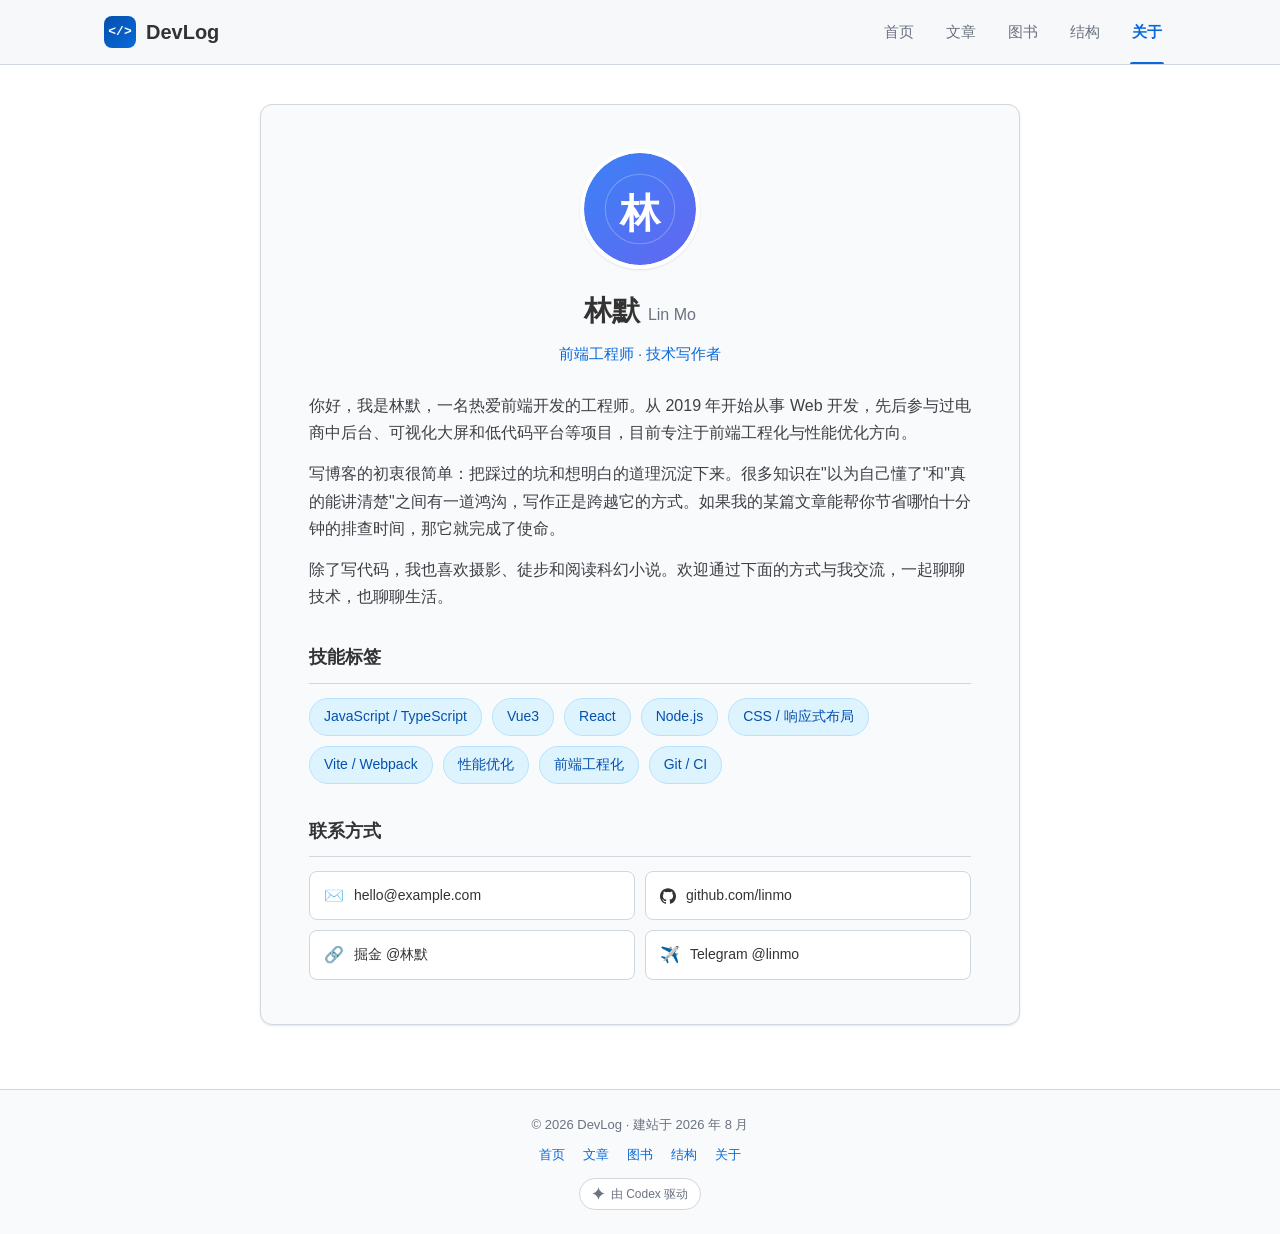
==== about.html @ 09d2078b "feat: 新增图书列表页（5 本书卡片，每行 3 个）" ====
<!DOCTYPE html>
<html lang="zh-CN">
<head>
  <meta charset="UTF-8">
  <meta name="viewport" content="width=device-width, initial-scale=1.0">
  <meta name="description" content="关于 DevLog 博主林默：个人简介、技能标签与联系方式。">
  <title>关于我 - DevLog</title>
  <link rel="icon" type="image/svg+xml" href="images/favicon.svg">
  <link rel="stylesheet" href="css/style.css">
</head>
<body data-page="about">

  <header class="site-header">
    <div class="container header-inner">
      <a class="logo" href="index.html">
        <span class="logo-mark">&lt;/&gt;</span>
        <span class="logo-name">DevLog</span>
      </a>
      <nav class="main-nav" aria-label="主导航">
        <a href="index.html" class="nav-link">首页</a>
        <a href="articles.html" class="nav-link">文章</a>
        <a href="books.html" class="nav-link">图书</a>
        <a href="structure.html" class="nav-link">结构</a>
        <a href="about.html" class="nav-link active">关于</a>
      </nav>
    </div>
  </header>

  <main class="container about-page">
    <article class="about-card">
      <img class="about-avatar" src="images/avatar.svg" alt="林默的头像">
      <h1 class="about-name">林默 <span class="about-en">Lin Mo</span></h1>
      <p class="about-role">前端工程师 · 技术写作者</p>

      <div class="about-intro">
        <p>你好，我是林默，一名热爱前端开发的工程师。从 2019 年开始从事 Web 开发，先后参与过电商中后台、可视化大屏和低代码平台等项目，目前专注于前端工程化与性能优化方向。</p>
        <p>写博客的初衷很简单：把踩过的坑和想明白的道理沉淀下来。很多知识在"以为自己懂了"和"真的能讲清楚"之间有一道鸿沟，写作正是跨越它的方式。如果我的某篇文章能帮你节省哪怕十分钟的排查时间，那它就完成了使命。</p>
        <p>除了写代码，我也喜欢摄影、徒步和阅读科幻小说。欢迎通过下面的方式与我交流，一起聊聊技术，也聊聊生活。</p>
      </div>

      <section class="about-section">
        <h2>技能标签</h2>
        <div class="skill-tags">
          <span class="skill-tag">JavaScript / TypeScript</span>
          <span class="skill-tag">Vue3</span>
          <span class="skill-tag">React</span>
          <span class="skill-tag">Node.js</span>
          <span class="skill-tag">CSS / 响应式布局</span>
          <span class="skill-tag">Vite / Webpack</span>
          <span class="skill-tag">性能优化</span>
          <span class="skill-tag">前端工程化</span>
          <span class="skill-tag">Git / CI</span>
        </div>
      </section>

      <section class="about-section">
        <h2>联系方式</h2>
        <ul class="contact-list">
          <li><span class="contact-icon">✉️</span><a href="mailto:hello@example.com">hello@example.com</a></li>
          <li>
            <span class="contact-icon">
              <svg viewBox="0 0 24 24" width="16" height="16" fill="currentColor" aria-hidden="true">
                <path d="M12 .297c-6.63 0-12 5.373-12 12 0 5.303 3.438 9.8 8.205 11.385.6.113.82-.258.82-.577 0-.285-.01-1.04-.015-2.04-3.338.724-4.042-1.61-4.042-1.61C4.422 18.07 3.633 17.7 3.633 17.7c-1.087-.744.084-.729.084-.729 1.205.084 1.838 1.236 1.838 1.236 1.07 1.835 2.809 1.305 3.495.998.108-.776.417-1.305.76-1.605-2.665-.3-5.466-1.332-5.466-5.93 0-1.31.465-2.38 1.235-3.22-.135-.303-.54-1.523.105-3.176 0 0 1.005-.322 3.3 1.23.96-.267 1.98-.399 3-.405 1.02.006 2.04.138 3 .405 2.28-1.552 3.285-1.23 3.285-1.23.645 1.653.24 2.873.12 3.176.765.84 1.23 1.91 1.23 3.22 0 4.61-2.805 5.625-5.475 5.92.42.36.81 1.096.81 2.22 0 1.606-.015 2.896-.015 3.286 0 .315.21.69.825.57C20.565 22.092 24 17.592 24 12.297c0-6.627-5.373-12-12-12"/>
              </svg>
            </span>
            <a href="https://github.com/" target="_blank" rel="noopener">github.com/linmo</a>
          </li>
          <li><span class="contact-icon">🔗</span><a href="https://juejin.cn/" target="_blank" rel="noopener">掘金 @林默</a></li>
          <li><span class="contact-icon">✈️</span><a href="https://t.me/" target="_blank" rel="noopener">Telegram @linmo</a></li>
        </ul>
      </section>
    </article>
  </main>

  <footer class="site-footer">
    <div class="container">
      <p class="footer-info">© 2026 DevLog · 建站于 2026 年 8 月</p>
      <p class="footer-links">
        <a href="index.html">首页</a>
        <a href="articles.html">文章</a>
        <a href="books.html">图书</a>
        <a href="structure.html">结构</a>
        <a href="about.html">关于</a>
      </p>
      <a class="codex-badge" href="https://openai.com/codex/" target="_blank" rel="noopener" aria-label="由 Codex 驱动">
        <svg viewBox="0 0 24 24" fill="currentColor" aria-hidden="true">
          <path d="M12 0C12.9 6.4 17.6 11.1 24 12 17.6 12.9 12.9 17.6 12 24 11.1 17.6 6.4 12.9 0 12 6.4 11.1 11.1 6.4 12 0Z"/>
        </svg>
        <span>由 Codex 驱动</span>
      </a>
    </div>
  </footer>

  <button id="back-to-top" class="back-to-top" type="button" aria-label="返回顶部" title="返回顶部">
    <svg viewBox="0 0 24 24" aria-hidden="true"><path d="M12 19V5M5 12l7-7 7 7"/></svg>
  </button>

  <script src="js/main.js"></script>
</body>
</html>
---- css/style.css ----
/* ============================================================
   DevLog - 个人技术博客样式表
   风格：简洁、专业、阅读舒适
   配色：白底 #ffffff / 主文字 #333333 / 强调柔和蓝 #0969da（GitHub 风格）
   适配：桌面双栏（7:3），移动端单栏（侧边栏下移）
   ============================================================ */

:root {
  --bg: #ffffff;
  --text: #333333;
  --text-muted: #6b7280;
  --text-light: #9ca3af;
  --accent: #0969da;
  --accent-dark: #0550ae;
  --accent-soft: #ddf4ff;
  --accent-soft-border: #b6e3ff;
  --card-bg: #f9fafb;
  --border: #d0d7de;
  --code-bg: #1f2937;
  --code-text: #e5e7eb;
  --radius: 12px;
  --radius-sm: 8px;
  --header-h: 64px;
  --shadow: 0 1px 3px rgba(17, 24, 39, 0.06), 0 1px 2px rgba(17, 24, 39, 0.04);
  --shadow-hover: 0 10px 24px rgba(17, 24, 39, 0.10);
  --font-stack: -apple-system, BlinkMacSystemFont, "Segoe UI", "PingFang SC",
    "Hiragino Sans GB", "Microsoft YaHei", "Helvetica Neue", Arial, sans-serif;
  --container-w: 1120px;
  --line-height: 1.7;
}

* {
  margin: 0;
  padding: 0;
  box-sizing: border-box;
}

html {
  scroll-behavior: smooth;
  scroll-padding-top: calc(var(--header-h) + 12px);
  -webkit-text-size-adjust: 100%;
}

body {
  padding-top: var(--header-h);
  font-family: var(--font-stack);
  background: var(--bg);
  color: var(--text);
  line-height: var(--line-height);
  font-size: 16px;
  -webkit-font-smoothing: antialiased;
}

img {
  max-width: 100%;
  display: block;
}

a {
  color: var(--accent);
  text-decoration: none;
  transition: color 0.2s ease;
}

a:hover {
  color: var(--accent-dark);
}

.container {
  max-width: var(--container-w);
  margin: 0 auto;
  padding: 0 24px;
}

/* ---------------- 顶部导航 ---------------- */

.site-header {
  position: fixed;
  top: 0;
  left: 0;
  right: 0;
  width: 100%;
  z-index: 50;
  background: rgba(246, 248, 250, 0.92);
  backdrop-filter: blur(8px);
  border-bottom: 1px solid var(--border);
  transition: box-shadow 0.2s ease;
}

.site-header.scrolled {
  box-shadow: 0 2px 10px rgba(17, 24, 39, 0.08);
}

.header-inner {
  display: flex;
  align-items: center;
  justify-content: space-between;
  height: 64px;
}

.logo {
  display: inline-flex;
  align-items: center;
  gap: 10px;
  color: var(--text);
  font-weight: 700;
  font-size: 20px;
}

.logo:hover {
  color: var(--text);
}

.logo-mark {
  display: inline-flex;
  align-items: center;
  justify-content: center;
  width: 32px;
  height: 32px;
  border-radius: 8px;
  background: linear-gradient(135deg, #0550ae, var(--accent));
  color: #fff;
  font-family: ui-monospace, SFMono-Regular, Consolas, monospace;
  font-size: 13px;
}

.main-nav {
  display: flex;
  align-self: stretch;
  align-items: stretch;
  gap: 4px;
}

.nav-link {
  position: relative;
  display: inline-flex;
  align-items: center;
  padding: 0 14px;
  color: var(--text-muted);
  font-size: 15px;
  font-weight: 500;
}

.nav-link::after {
  content: "";
  position: absolute;
  left: 12px;
  right: 12px;
  bottom: 0;
  height: 2px;
  border-radius: 2px 2px 0 0;
  background: transparent;
  transition: background 0.2s ease;
}

.nav-link:hover {
  color: var(--accent);
}

.nav-link:hover::after {
  background: var(--accent-soft-border);
}

.nav-link.active {
  color: var(--accent);
  font-weight: 600;
}

.nav-link.active::after {
  background: var(--accent);
}

/* ---------------- 页面主体：双栏布局 ---------------- */

.page-layout {
  display: grid;
  grid-template-columns: minmax(0, 7fr) minmax(0, 3fr);
  gap: 36px;
  padding-top: 36px;
  padding-bottom: 64px;
  align-items: start;
}

.content-main {
  min-width: 0;
}

.sidebar {
  display: flex;
  flex-direction: column;
  gap: 20px;
  position: sticky;
  top: 88px;
}

.page-heading {
  margin-bottom: 24px;
}

.page-heading h1 {
  font-size: 28px;
  font-weight: 700;
  letter-spacing: 0.5px;
}

.page-subtitle {
  margin-top: 6px;
  color: var(--text-muted);
  font-size: 15px;
}

/* ---------------- 文章卡片 ---------------- */

.post-list {
  display: grid;
  grid-template-columns: repeat(2, minmax(0, 1fr));
  gap: 24px;
  align-items: stretch;
}

.post-card {
  display: flex;
  flex-direction: column;
  background: var(--card-bg);
  border: 1px solid var(--border);
  border-radius: var(--radius);
  overflow: hidden;
  box-shadow: var(--shadow);
  transition: transform 0.2s ease, box-shadow 0.2s ease, border-color 0.2s ease;
}

.post-card:hover {
  transform: translateY(-6px);
  box-shadow: var(--shadow-hover);
  border-color: var(--accent-soft-border);
}

.card-cover {
  display: block;
  aspect-ratio: 16 / 7;
  overflow: hidden;
  background: var(--accent-soft);
}

.card-cover img {
  width: 100%;
  height: 100%;
  object-fit: cover;
  transition: transform 0.35s ease;
}

.post-card:hover .card-cover img {
  transform: scale(1.03);
}

.card-body {
  flex: 1;
  padding: 20px 24px 24px;
}

.card-meta {
  display: flex;
  align-items: center;
  flex-wrap: wrap;
  gap: 10px;
  margin-bottom: 10px;
  font-size: 13px;
  color: var(--text-muted);
}

.tag {
  display: inline-block;
  padding: 3px 10px;
  border-radius: 999px;
  background: var(--accent-soft);
  color: var(--accent);
  font-size: 13px;
  font-weight: 500;
  transition: background 0.2s ease;
}

a.tag:hover {
  background: var(--accent-soft-border);
  color: var(--accent-dark);
}

.card-meta time::before {
  content: "·";
  margin-right: 10px;
  color: var(--text-light);
}

.card-meta .read-time::before {
  content: "·";
  margin-right: 10px;
  color: var(--text-light);
}

.card-title {
  font-size: 20px;
  font-weight: 700;
  line-height: 1.4;
  margin-bottom: 8px;
}

.card-title a {
  color: var(--text);
}

.card-title a:hover {
  color: var(--accent);
}

.card-summary {
  color: var(--text-muted);
  font-size: 15px;
  line-height: 1.7;
  display: -webkit-box;
  -webkit-line-clamp: 3;
  -webkit-box-orient: vertical;
  overflow: hidden;
}

.list-empty {
  padding: 48px 24px;
  text-align: center;
  color: var(--text-muted);
  background: var(--card-bg);
  border: 1px dashed var(--border);
  border-radius: var(--radius);
}

/* ---------------- 侧边栏组件 ---------------- */

.widget {
  background: var(--card-bg);
  border: 1px solid var(--border);
  border-radius: var(--radius);
  padding: 20px;
}

.widget-title {
  font-size: 15px;
  font-weight: 700;
  margin-bottom: 14px;
  padding-bottom: 10px;
  border-bottom: 1px solid var(--border);
}

.profile-card {
  text-align: center;
}

.avatar {
  width: 76px;
  height: 76px;
  margin: 0 auto 12px;
  border-radius: 50%;
  border: 3px solid #fff;
  box-shadow: var(--shadow);
}

.profile-name {
  font-size: 17px;
  font-weight: 700;
}

.profile-bio {
  margin-top: 6px;
  font-size: 13px;
  color: var(--text-muted);
  line-height: 1.6;
}

.profile-links {
  margin-top: 14px;
  display: flex;
  justify-content: center;
  gap: 14px;
  font-size: 13px;
  font-weight: 500;
}

.category-list {
  list-style: none;
  display: flex;
  flex-direction: column;
  gap: 2px;
}

.category-list li a {
  display: flex;
  align-items: center;
  justify-content: space-between;
  padding: 7px 10px;
  border-radius: var(--radius-sm);
  color: var(--text-muted);
  font-size: 14px;
  transition: background 0.15s ease, color 0.15s ease;
}

.category-list li a:hover {
  background: #fff;
  color: var(--accent);
}

.category-list li a.active {
  background: var(--accent-soft);
  color: var(--accent);
  font-weight: 600;
}

.category-list .count {
  font-size: 12px;
  color: var(--text-light);
  background: #fff;
  border-radius: 999px;
  padding: 1px 8px;
}

.recent-list {
  list-style: none;
  display: flex;
  flex-direction: column;
  gap: 12px;
}

.recent-list a {
  display: flex;
  gap: 10px;
  align-items: flex-start;
  color: var(--text);
  font-size: 14px;
  line-height: 1.5;
}

.recent-list a:hover {
  color: var(--accent);
}

.recent-thumb {
  flex: none;
  width: 46px;
  height: 46px;
  border-radius: var(--radius-sm);
  object-fit: cover;
}

.recent-title {
  display: -webkit-box;
  -webkit-line-clamp: 2;
  -webkit-box-orient: vertical;
  overflow: hidden;
}

.recent-date {
  display: block;
  margin-top: 2px;
  font-size: 12px;
  color: var(--text-light);
}

/* ---------------- 文章详情页 ---------------- */

.article-card {
  background: var(--card-bg);
  border: 1px solid var(--border);
  border-radius: var(--radius);
  padding: 32px 36px 28px;
  box-shadow: var(--shadow);
}

.article-header {
  margin-bottom: 24px;
}

.article-header h1 {
  font-size: 28px;
  font-weight: 700;
  line-height: 1.35;
  margin: 14px 0 12px;
}

.article-meta {
  display: flex;
  align-items: center;
  flex-wrap: wrap;
  gap: 12px;
  color: var(--text-muted);
  font-size: 14px;
}

.author-line {
  display: inline-flex;
  align-items: center;
  gap: 8px;
}

.author-line img {
  width: 26px;
  height: 26px;
  border-radius: 50%;
}

.article-meta time::before,
.read-time::before {
  content: "·";
  margin-right: 12px;
  color: var(--text-light);
}

.article-cover {
  aspect-ratio: 16 / 8;
  border-radius: var(--radius-sm);
  overflow: hidden;
  margin-bottom: 24px;
}

.article-cover img {
  width: 100%;
  height: 100%;
  object-fit: cover;
}

.article-body {
  font-size: 16px;
  line-height: var(--line-height);
}

.article-body h2 {
  font-size: 21px;
  font-weight: 700;
  margin: 32px 0 14px;
  padding-left: 12px;
  border-left: 4px solid var(--accent);
  line-height: 1.4;
}

.article-body h3 {
  font-size: 18px;
  font-weight: 700;
  margin: 26px 0 12px;
}

.article-body p {
  margin: 14px 0;
  color: #3f3f46;
}

.article-body ul,
.article-body ol {
  margin: 14px 0 14px 24px;
}

.article-body li {
  margin: 6px 0;
}

.article-body blockquote {
  margin: 20px 0;
  padding: 14px 18px;
  border-left: 4px solid var(--accent);
  background: var(--accent-soft);
  color: #374151;
  border-radius: 0 var(--radius-sm) var(--radius-sm) 0;
}

.article-body blockquote p {
  margin: 0;
}

.article-body strong {
  font-weight: 700;
}

.article-body a {
  border-bottom: 1px dashed var(--accent);
}

/* 项目结构页：目录树与表格 */

.doc-tree {
  list-style: none;
  font-family: ui-monospace, SFMono-Regular, Consolas, "Courier New", monospace;
  font-size: 14px;
  line-height: 1.9;
  margin: 16px 0;
  padding: 18px 20px;
  background: #fff;
  border: 1px solid var(--border);
  border-radius: var(--radius-sm);
  overflow-x: auto;
}

.doc-tree ul {
  list-style: none;
  margin: 0 0 0 18px;
  padding: 0 0 0 16px;
  border-left: 1px dashed var(--border);
}

.doc-tree li {
  padding: 2px 0;
  white-space: nowrap;
}

.doc-tree .tree-icon {
  margin-right: 6px;
}

.doc-tree .note {
  color: var(--text-light);
  font-size: 12px;
  margin-left: 8px;
  font-family: var(--font-stack);
  white-space: normal;
}

.doc-table {
  width: 100%;
  border-collapse: collapse;
  margin: 14px 0 24px;
  font-size: 14px;
}

.doc-table th {
  text-align: left;
  padding: 8px 12px;
  background: var(--accent-soft);
  color: var(--accent-dark);
  font-weight: 600;
  border: 1px solid var(--border);
}

.doc-table td {
  padding: 8px 12px;
  border: 1px solid var(--border);
  vertical-align: top;
  color: #3f3f46;
}

.doc-table tr:nth-child(even) td {
  background: var(--card-bg);
}

.doc-table code {
  font-family: ui-monospace, SFMono-Regular, Consolas, monospace;
  background: #f3f4f6;
  padding: 1px 6px;
  border-radius: 4px;
  font-size: 13px;
}

/* 代码块 */

.code-block {
  margin: 20px 0;
  border-radius: var(--radius-sm);
  overflow: hidden;
  background: var(--code-bg);
  box-shadow: var(--shadow);
}

.code-header {
  display: flex;
  align-items: center;
  justify-content: space-between;
  padding: 8px 14px;
  background: #111827;
  border-bottom: 1px solid #374151;
  font-size: 12px;
  color: #9ca3af;
}

.code-lang {
  font-family: ui-monospace, SFMono-Regular, Consolas, monospace;
  text-transform: uppercase;
  letter-spacing: 0.5px;
}

.copy-btn {
  border: 1px solid #4b5563;
  background: transparent;
  color: #d1d5db;
  border-radius: 6px;
  padding: 3px 10px;
  font-size: 12px;
  cursor: pointer;
  transition: background 0.15s ease, color 0.15s ease;
}

.copy-btn:hover {
  background: #374151;
  color: #fff;
}

.copy-btn.copied {
  border-color: #10b981;
  color: #10b981;
}

.code-block pre {
  padding: 16px 18px;
  overflow-x: auto;
  font-size: 14px;
  line-height: 1.6;
}

.code-block code {
  font-family: ui-monospace, SFMono-Regular, Consolas, "Courier New", monospace;
  color: var(--code-text);
  white-space: pre;
}

.content-img {
  margin: 24px 0;
}

.content-img img {
  border-radius: var(--radius-sm);
  border: 1px solid var(--border);
}

.content-img figcaption {
  margin-top: 8px;
  text-align: center;
  font-size: 13px;
  color: var(--text-muted);
}

/* 上一篇 / 下一篇 */

.post-nav {
  margin-top: 28px;
  display: grid;
  grid-template-columns: 1fr 1fr;
  gap: 16px;
}

.post-nav a {
  background: var(--card-bg);
  border: 1px solid var(--border);
  border-radius: var(--radius);
  padding: 14px 18px;
  transition: border-color 0.2s ease, box-shadow 0.2s ease;
}

.post-nav a:hover {
  border-color: var(--accent);
  box-shadow: var(--shadow);
}

.post-nav .nav-label {
  display: block;
  font-size: 12px;
  color: var(--text-light);
  margin-bottom: 4px;
}

.post-nav .nav-title {
  font-size: 14px;
  font-weight: 600;
  color: var(--text);
  line-height: 1.4;
}

.post-nav a:hover .nav-title {
  color: var(--accent);
}

.post-nav .next {
  text-align: right;
}

.article-error {
  text-align: center;
  padding: 80px 20px;
}

.article-error h1 {
  font-size: 26px;
  margin-bottom: 12px;
}

/* ---------------- 关于我 ---------------- */

.about-page {
  padding-top: 40px;
  padding-bottom: 64px;
}

.about-card {
  max-width: 760px;
  margin: 0 auto;
  background: var(--card-bg);
  border: 1px solid var(--border);
  border-radius: var(--radius);
  padding: 44px 48px;
  box-shadow: var(--shadow);
  text-align: center;
}

.about-avatar {
  width: 120px;
  height: 120px;
  margin: 0 auto 18px;
  border-radius: 50%;
  border: 4px solid #fff;
  box-shadow: var(--shadow);
}

.about-name {
  font-size: 28px;
  font-weight: 700;
}

.about-en {
  font-size: 16px;
  color: var(--text-muted);
  font-weight: 400;
}

.about-role {
  margin-top: 6px;
  color: var(--accent);
  font-size: 15px;
  font-weight: 500;
}

.about-intro {
  margin-top: 26px;
  text-align: left;
  color: #3f3f46;
}

.about-intro p {
  margin: 14px 0;
}

.about-section {
  margin-top: 32px;
  text-align: left;
}

.about-section h2 {
  font-size: 18px;
  font-weight: 700;
  margin-bottom: 14px;
  padding-bottom: 10px;
  border-bottom: 1px solid var(--border);
}

.skill-tags {
  display: flex;
  flex-wrap: wrap;
  gap: 10px;
}

.skill-tag {
  display: inline-block;
  padding: 6px 14px;
  border-radius: 999px;
  background: var(--accent-soft);
  border: 1px solid var(--accent-soft-border);
  color: var(--accent-dark);
  font-size: 14px;
  font-weight: 500;
}

.contact-list {
  list-style: none;
  display: grid;
  grid-template-columns: 1fr 1fr;
  gap: 10px;
}

.contact-list li {
  display: flex;
  align-items: center;
  gap: 10px;
  padding: 10px 14px;
  background: #fff;
  border: 1px solid var(--border);
  border-radius: var(--radius-sm);
  font-size: 14px;
}

.contact-list a {
  color: var(--text);
  word-break: break-all;
}

.contact-list a:hover {
  color: var(--accent);
}

.contact-icon {
  flex: none;
  font-size: 16px;
}

.contact-icon svg {
  display: block;
}

/* ---------------- 页脚 ---------------- */

.site-footer {
  border-top: 1px solid var(--border);
  background: var(--card-bg);
  padding: 24px 0;
  text-align: center;
  color: var(--text-muted);
  font-size: 13px;
}

.site-footer .container {
  display: flex;
  flex-direction: column;
  gap: 8px;
}

.footer-info {
  font-weight: 500;
}

.footer-links {
  display: flex;
  justify-content: center;
  gap: 18px;
}

.codex-badge {
  display: inline-flex;
  align-items: center;
  justify-content: center;
  gap: 6px;
  margin: 4px auto 0;
  padding: 5px 12px;
  border-radius: 999px;
  border: 1px solid var(--border);
  background: #fff;
  color: var(--text-muted);
  font-size: 12px;
  font-weight: 500;
  transition: border-color 0.2s ease, color 0.2s ease, box-shadow 0.2s ease;
}

.codex-badge svg {
  width: 13px;
  height: 13px;
  flex: none;
}

.codex-badge:hover {
  color: var(--accent);
  border-color: var(--accent-soft-border);
  box-shadow: var(--shadow);
}

/* ---------------- 返回顶部按钮 ---------------- */

.back-to-top {
  position: fixed;
  right: 28px;
  bottom: 28px;
  z-index: 60;
  width: 44px;
  height: 44px;
  border: none;
  border-radius: 50%;
  background: var(--accent);
  color: #fff;
  box-shadow: 0 4px 14px rgba(9, 105, 218, 0.35);
  cursor: pointer;
  display: inline-flex;
  align-items: center;
  justify-content: center;
  opacity: 0;
  visibility: hidden;
  transform: translateY(8px);
  transition: opacity 0.25s ease, transform 0.25s ease, background 0.2s ease, visibility 0.25s;
}

.back-to-top svg {
  width: 20px;
  height: 20px;
  fill: none;
  stroke: #fff;
  stroke-width: 2.2;
  stroke-linecap: round;
  stroke-linejoin: round;
}

.back-to-top:hover {
  background: var(--accent-dark);
}

.back-to-top.visible {
  opacity: 1;
  visibility: visible;
  transform: translateY(0);
}

.back-to-top.visible:hover {
  transform: translateY(-2px);
}

.back-to-top:focus-visible {
  outline: 3px solid var(--accent-soft-border);
  outline-offset: 2px;
}

/* ---------------- 首页（落地页） ---------------- */

.hero {
  text-align: center;
  padding: 56px 0 48px;
  background: linear-gradient(180deg, #f8fbff 0%, #ffffff 100%);
  border-bottom: 1px solid var(--border);
}

.hero-avatar {
  width: 96px;
  height: 96px;
  margin: 0 auto 18px;
  border-radius: 50%;
  border: 4px solid #fff;
  box-shadow: var(--shadow-hover);
}

.hero h1 {
  font-size: 34px;
  font-weight: 700;
  letter-spacing: 0.5px;
}

.hero-lead {
  margin-top: 10px;
  font-size: 17px;
  font-weight: 600;
  color: var(--accent-dark);
}

.hero-desc {
  max-width: 560px;
  margin: 14px auto 0;
  color: var(--text-muted);
  font-size: 15px;
}

.hero-actions {
  margin-top: 26px;
  display: flex;
  justify-content: center;
  gap: 14px;
  flex-wrap: wrap;
}

.btn {
  display: inline-flex;
  align-items: center;
  justify-content: center;
  gap: 6px;
  padding: 10px 24px;
  border-radius: 999px;
  font-size: 15px;
  font-weight: 600;
  cursor: pointer;
  transition: background 0.2s ease, color 0.2s ease, border-color 0.2s ease,
    transform 0.2s ease, box-shadow 0.2s ease;
}

.btn-primary {
  background: var(--accent);
  color: #fff;
  border: 1px solid var(--accent);
}

.btn-primary:hover {
  background: var(--accent-dark);
  border-color: var(--accent-dark);
  color: #fff;
  transform: translateY(-1px);
  box-shadow: 0 6px 16px rgba(9, 105, 218, 0.25);
}

.btn-ghost {
  background: #fff;
  color: var(--text);
  border: 1px solid var(--border);
}

.btn-ghost:hover {
  color: var(--accent);
  border-color: var(--accent);
  background: var(--accent-soft);
}

.hero-stats {
  margin-top: 30px;
  display: flex;
  justify-content: center;
  gap: 48px;
}

.hero-stat b {
  display: block;
  font-size: 26px;
  font-weight: 700;
  color: var(--accent-dark);
  line-height: 1.2;
}

.hero-stat span {
  font-size: 13px;
  color: var(--text-muted);
}

.home-main {
  padding: 48px 0 64px;
}

.home-section {
  margin-bottom: 48px;
}

.home-section-head {
  text-align: center;
  margin-bottom: 26px;
}

.home-section h2 {
  font-size: 24px;
  font-weight: 700;
}

.home-section h2::after {
  content: "";
  display: block;
  width: 40px;
  height: 3px;
  border-radius: 2px;
  background: var(--accent);
  margin: 10px auto 0;
}

.home-section .sub {
  margin-top: 8px;
  color: var(--text-muted);
  font-size: 14px;
}

.featured-grid {
  display: grid;
  grid-template-columns: repeat(3, minmax(0, 1fr));
  gap: 24px;
}

.home-latest {
  max-width: 640px;
  margin: 0 auto;
}

.section-more {
  margin-top: 24px;
  text-align: center;
}

.cta-banner {
  background: var(--accent-soft);
  border: 1px solid var(--accent-soft-border);
  border-radius: var(--radius);
  padding: 36px 28px;
  text-align: center;
}

.cta-banner h3 {
  font-size: 20px;
  font-weight: 700;
}

.cta-banner p {
  margin-top: 8px;
  color: var(--text-muted);
  font-size: 14px;
}

/* ---------------- 图书列表页 ---------------- */

.books-main {
  padding: 36px 0 64px;
}

.books-heading {
  text-align: center;
  margin-bottom: 28px;
}

.book-grid {
  display: grid;
  grid-template-columns: repeat(3, minmax(0, 1fr));
  gap: 24px;
}

.book-card {
  display: flex;
  flex-direction: column;
  background: var(--card-bg);
  border: 1px solid var(--border);
  border-radius: var(--radius);
  overflow: hidden;
  box-shadow: var(--shadow);
  transition: transform 0.2s ease, box-shadow 0.2s ease, border-color 0.2s ease;
}

.book-card:hover {
  transform: translateY(-4px);
  box-shadow: var(--shadow-hover);
  border-color: var(--accent-soft-border);
}

.book-cover {
  height: 96px;
  display: flex;
  align-items: center;
  justify-content: center;
}

.book-cover-1 {
  background: linear-gradient(135deg, #ddf4ff, #b6e3ff);
}

.book-cover-2 {
  background: linear-gradient(135deg, #ecfdf5, #a7f3d0);
}

.book-cover-3 {
  background: linear-gradient(135deg, #fef3c7, #fde68a);
}

.book-cover-4 {
  background: linear-gradient(135deg, #fce7f3, #fbcfe8);
}

.book-cover-5 {
  background: linear-gradient(135deg, #ede9fe, #ddd6fe);
}

.book-emoji {
  font-size: 44px;
  line-height: 1;
}

.book-body {
  flex: 1;
  display: flex;
  flex-direction: column;
  padding: 18px 20px 20px;
}

.book-title {
  font-size: 16px;
  font-weight: 700;
  line-height: 1.45;
}

.book-author {
  margin-top: 6px;
  font-size: 13px;
  color: var(--text-muted);
}

.book-desc {
  margin-top: 10px;
  font-size: 14px;
  color: #3f3f46;
  line-height: 1.7;
  display: -webkit-box;
  -webkit-line-clamp: 2;
  -webkit-box-orient: vertical;
  overflow: hidden;
}

.book-footer {
  margin-top: 14px;
  display: flex;
  justify-content: flex-end;
}

.book-price {
  background: var(--accent-soft);
  color: var(--accent-dark);
  border: 1px solid var(--accent-soft-border);
  font-weight: 700;
  font-size: 14px;
  padding: 4px 12px;
  border-radius: 999px;
}

/* ---------------- 响应式适配 ---------------- */

@media (max-width: 920px) {
  .page-layout {
    grid-template-columns: 1fr;
    gap: 28px;
  }

  .featured-grid {
    grid-template-columns: repeat(2, minmax(0, 1fr));
  }

  .book-grid {
    grid-template-columns: repeat(2, minmax(0, 1fr));
  }

  .sidebar {
    position: static;
    order: 2;
    display: grid;
    grid-template-columns: 1fr;
    gap: 16px;
  }
}

@media (max-width: 640px) {
  :root {
    --header-h: 56px;
  }

  .container {
    padding: 0 16px;
  }

  .post-list {
    grid-template-columns: 1fr;
  }

  .featured-grid {
    grid-template-columns: 1fr;
  }

  .book-grid {
    grid-template-columns: 1fr;
  }

  .hero {
    padding: 40px 0 36px;
  }

  .hero h1 {
    font-size: 26px;
  }

  .hero-stats {
    gap: 28px;
  }

  .cta-banner {
    padding: 28px 20px;
  }

  .header-inner {
    height: 56px;
  }

  .logo-name {
    display: none;
  }

  .nav-link {
    padding: 0 10px;
    font-size: 14px;
  }

  .page-heading h1 {
    font-size: 24px;
  }

  .card-body {
    padding: 16px;
  }

  .card-title {
    font-size: 18px;
  }

  .card-cover {
    aspect-ratio: 16 / 8;
  }

  .article-card {
    padding: 22px 18px;
  }

  .article-header h1 {
    font-size: 22px;
  }

  .post-nav {
    grid-template-columns: 1fr;
  }

  .post-nav .next {
    text-align: left;
  }

  .about-card {
    padding: 28px 20px;
  }

  .contact-list {
    grid-template-columns: 1fr;
  }

  .back-to-top {
    right: 16px;
    bottom: 20px;
    width: 40px;
    height: 40px;
  }
}

@media (prefers-reduced-motion: reduce) {
  * {
    animation: none !important;
    transition: none !important;
  }

  html {
    scroll-behavior: auto;
  }
}
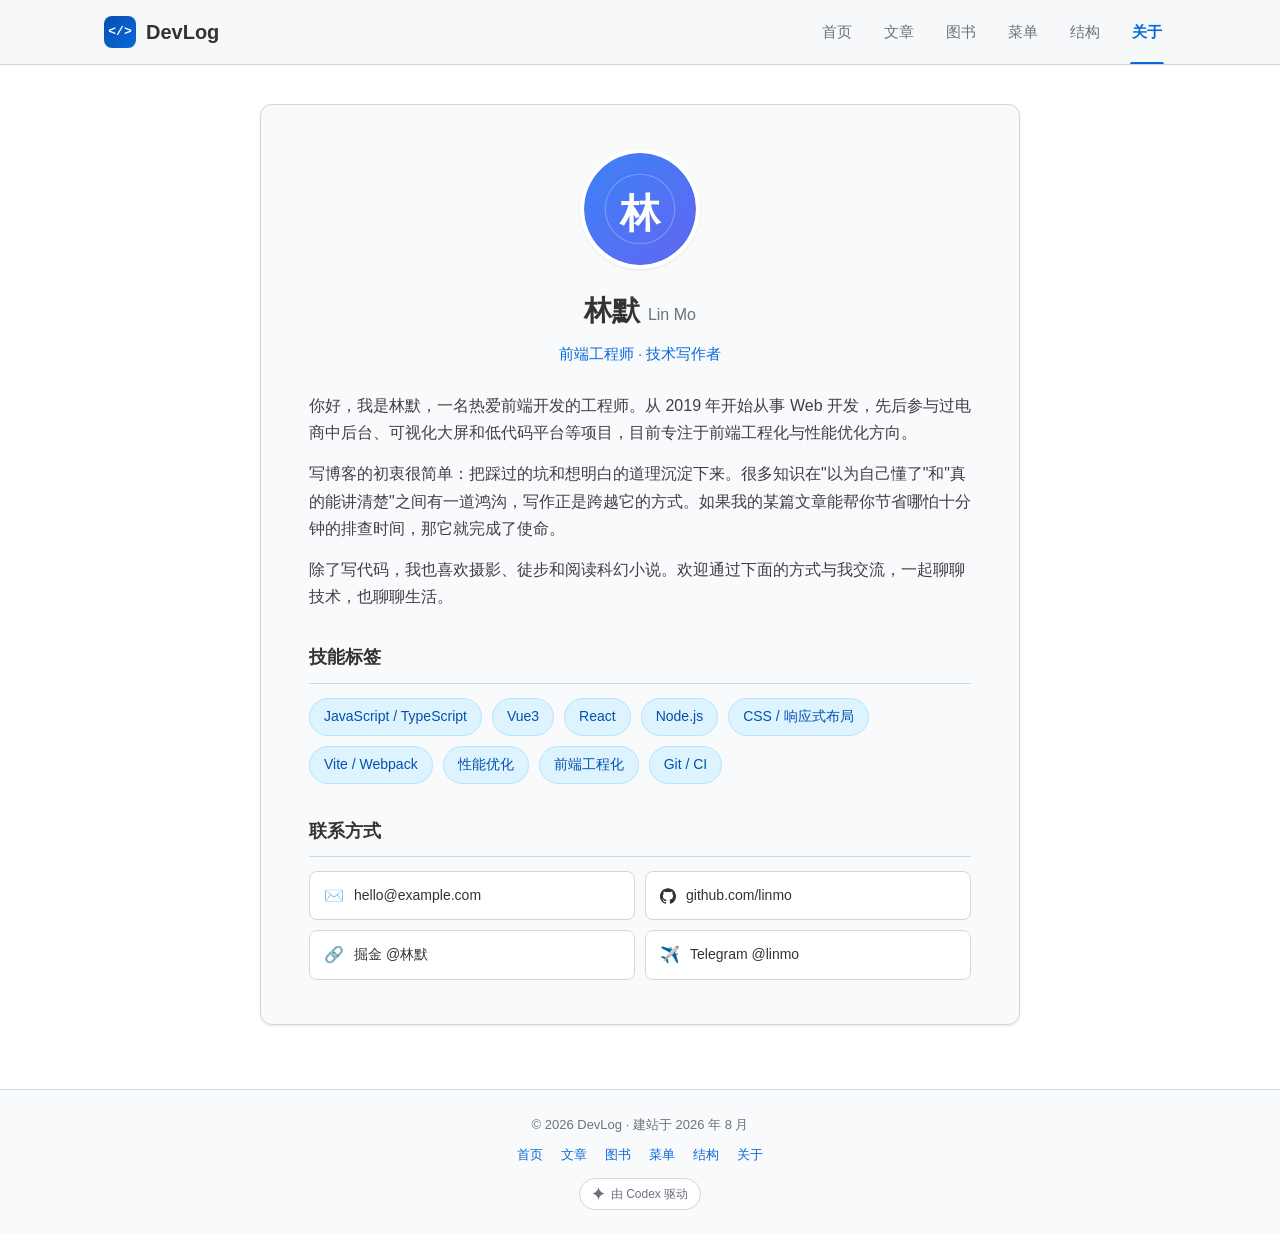
==== commit 5fe9df55: "feat: 新增在线点菜单页面（美味小厨）" ====
--- a/about.html
+++ b/about.html
@@ -20,6 +20,7 @@
         <a href="index.html" class="nav-link">首页</a>
         <a href="articles.html" class="nav-link">文章</a>
         <a href="books.html" class="nav-link">图书</a>
+        <a href="menu.html" class="nav-link">菜单</a>
         <a href="structure.html" class="nav-link">结构</a>
         <a href="about.html" class="nav-link active">关于</a>
       </nav>
@@ -79,6 +80,7 @@
         <a href="index.html">首页</a>
         <a href="articles.html">文章</a>
         <a href="books.html">图书</a>
+        <a href="menu.html">菜单</a>
         <a href="structure.html">结构</a>
         <a href="about.html">关于</a>
       </p>
--- a/css/style.css
+++ b/css/style.css
@@ -226,11 +226,11 @@
   border-radius: var(--radius);
   overflow: hidden;
   box-shadow: var(--shadow);
-  transition: transform 0.2s ease, box-shadow 0.2s ease, border-color 0.2s ease;
+  transition: transform 0.3s ease, box-shadow 0.3s ease, border-color 0.3s ease;
 }
 
 .post-card:hover {
-  transform: translateY(-6px);
+  transform: translateY(-5px);
   box-shadow: var(--shadow-hover);
   border-color: var(--accent-soft-border);
 }
@@ -1188,13 +1188,65 @@
 
 /* ---------------- 图书列表页 ---------------- */
 
+.title-bar {
+  text-align: center;
+  padding: 44px 0 36px;
+  background: linear-gradient(180deg, #f8fbff 0%, #ffffff 100%);
+  border-bottom: 1px solid var(--border);
+}
+
+.title-bar h1 {
+  font-size: 34px;
+  font-weight: 700;
+  letter-spacing: 1px;
+}
+
+.title-bar .title-bar-sub {
+  margin-top: 10px;
+  color: var(--text-muted);
+  font-size: 15px;
+}
+
 .books-main {
-  padding: 36px 0 64px;
-}
-
-.books-heading {
-  text-align: center;
-  margin-bottom: 28px;
+  padding: 32px 0 64px;
+}
+
+.book-search-box {
+  position: relative;
+  width: 100%;
+  max-width: 420px;
+  margin: 0 auto 28px;
+}
+
+.book-search-box .search-icon {
+  position: absolute;
+  left: 16px;
+  top: 50%;
+  transform: translateY(-50%);
+  font-size: 15px;
+  color: var(--text-light);
+  pointer-events: none;
+}
+
+.book-search {
+  width: 100%;
+  padding: 11px 18px 11px 40px;
+  font-size: 14px;
+  color: var(--text);
+  border: 1px solid var(--border);
+  border-radius: 999px;
+  background: #fff;
+  outline: none;
+  transition: border-color 0.2s ease, box-shadow 0.2s ease;
+}
+
+.book-search::placeholder {
+  color: var(--text-light);
+}
+
+.book-search:focus {
+  border-color: var(--accent);
+  box-shadow: 0 0 0 3px var(--accent-soft);
 }
 
 .book-grid {
@@ -1210,12 +1262,12 @@
   border: 1px solid var(--border);
   border-radius: var(--radius);
   overflow: hidden;
-  box-shadow: var(--shadow);
-  transition: transform 0.2s ease, box-shadow 0.2s ease, border-color 0.2s ease;
+  box-shadow: 0 2px 8px rgba(17, 24, 39, 0.08);
+  transition: transform 0.3s ease, box-shadow 0.3s ease, border-color 0.3s ease;
 }
 
 .book-card:hover {
-  transform: translateY(-4px);
+  transform: translateY(-5px);
   box-shadow: var(--shadow-hover);
   border-color: var(--accent-soft-border);
 }
@@ -1283,19 +1335,239 @@
 }
 
 .book-footer {
-  margin-top: 14px;
+  margin-top: auto;
+  padding-top: 14px;
   display: flex;
   justify-content: flex-end;
 }
 
-.book-price {
+.fav-btn {
+  display: inline-flex;
+  align-items: center;
+  gap: 6px;
+  padding: 7px 16px;
+  font-size: 13px;
+  font-weight: 600;
+  color: var(--accent);
+  background: #fff;
+  border: 1px solid var(--accent-soft-border);
+  border-radius: 999px;
+  cursor: pointer;
+  transition: color 0.2s ease, background 0.2s ease, border-color 0.2s ease;
+}
+
+.fav-btn:hover {
+  background: var(--accent-soft);
+  border-color: var(--accent);
+}
+
+.fav-btn.faved {
+  color: #dc2626;
+  border-color: #fecaca;
+  background: #fef2f2;
+}
+
+.fav-btn.faved:hover {
+  background: #fee2e2;
+  border-color: #dc2626;
+}
+
+/* ---------------- 在线点菜单 ---------------- */
+
+.menu-main {
+  padding: 32px 0 64px;
+}
+
+.dish-grid {
+  display: grid;
+  grid-template-columns: repeat(3, minmax(0, 1fr));
+  gap: 24px;
+}
+
+.dish-card {
+  display: flex;
+  flex-direction: column;
+  background: var(--card-bg);
+  border: 1px solid var(--border);
+  border-radius: var(--radius);
+  overflow: hidden;
+  box-shadow: var(--shadow);
+  transition: transform 0.3s ease, box-shadow 0.3s ease, border-color 0.3s ease;
+}
+
+.dish-card:hover {
+  transform: translateY(-5px);
+  box-shadow: var(--shadow-hover);
+  border-color: var(--accent-soft-border);
+}
+
+.dish-cover {
+  height: 92px;
+  display: flex;
+  align-items: center;
+  justify-content: center;
+}
+
+.dish-cover-1 {
+  background: linear-gradient(135deg, #ffedd5, #fdba74);
+}
+
+.dish-cover-2 {
+  background: linear-gradient(135deg, #fef2f2, #fca5a5);
+}
+
+.dish-cover-3 {
+  background: linear-gradient(135deg, #fef9c3, #fde047);
+}
+
+.dish-cover-4 {
+  background: linear-gradient(135deg, #ecfdf5, #6ee7b7);
+}
+
+.dish-emoji {
+  font-size: 40px;
+  line-height: 1;
+}
+
+.dish-body {
+  flex: 1;
+  display: flex;
+  flex-direction: column;
+  padding: 16px 18px 18px;
+}
+
+.dish-name {
+  font-size: 16px;
+  font-weight: 700;
+}
+
+.dish-desc {
+  margin-top: 6px;
+  font-size: 13px;
+  color: var(--text-muted);
+  line-height: 1.6;
+  display: -webkit-box;
+  -webkit-line-clamp: 2;
+  -webkit-box-orient: vertical;
+  overflow: hidden;
+}
+
+.dish-footer {
+  margin-top: auto;
+  padding-top: 12px;
+  display: flex;
+  align-items: center;
+  justify-content: space-between;
+  gap: 10px;
+}
+
+.dish-price {
+  font-size: 15px;
+  font-weight: 700;
+  color: #ea580c;
+}
+
+.add-btn {
+  padding: 7px 14px;
+  border-radius: 999px;
+  background: var(--accent);
+  color: #fff;
+  border: 1px solid var(--accent);
+  font-size: 13px;
+  font-weight: 600;
+  cursor: pointer;
+  transition: background 0.2s ease, border-color 0.2s ease, transform 0.2s ease;
+}
+
+.add-btn:hover {
+  background: var(--accent-dark);
+  border-color: var(--accent-dark);
+}
+
+.add-btn:active {
+  transform: scale(0.96);
+}
+
+.order-section {
+  margin-top: 44px;
+}
+
+.order-head {
+  display: flex;
+  align-items: center;
+  justify-content: space-between;
+  margin-bottom: 16px;
+}
+
+.order-head h2 {
+  font-size: 22px;
+  font-weight: 700;
+}
+
+.order-empty {
+  padding: 36px 24px;
+  text-align: center;
+  color: var(--text-muted);
+  font-size: 14px;
+  background: var(--card-bg);
+  border: 1px dashed var(--border);
+  border-radius: var(--radius);
+}
+
+.order-table-wrap {
+  overflow-x: auto;
+  background: #fff;
+  border: 1px solid var(--border);
+  border-radius: var(--radius);
+}
+
+.order-table {
+  width: 100%;
+  border-collapse: collapse;
+  font-size: 14px;
+  min-width: 520px;
+}
+
+.order-table th,
+.order-table td {
+  padding: 11px 16px;
+  border-bottom: 1px solid var(--border);
+  text-align: left;
+}
+
+.order-table th {
   background: var(--accent-soft);
   color: var(--accent-dark);
-  border: 1px solid var(--accent-soft-border);
-  font-weight: 700;
-  font-size: 14px;
-  padding: 4px 12px;
-  border-radius: 999px;
+  font-weight: 600;
+}
+
+.order-table tbody tr:nth-child(even) td {
+  background: var(--card-bg);
+}
+
+.order-table .order-total-row td {
+  background: var(--accent-soft);
+  font-weight: 700;
+  border-bottom: none;
+}
+
+.order-total {
+  color: #ea580c;
+  font-size: 17px;
+}
+
+.remove-item {
+  border: none;
+  background: none;
+  padding: 0;
+  color: var(--text-muted);
+  font-size: 13px;
+  text-decoration: underline;
+  cursor: pointer;
+}
+
+.remove-item:hover {
+  color: #dc2626;
 }
 
 /* ---------------- 响应式适配 ---------------- */
@@ -1311,6 +1583,10 @@
   }
 
   .book-grid {
+    grid-template-columns: repeat(2, minmax(0, 1fr));
+  }
+
+  .dish-grid {
     grid-template-columns: repeat(2, minmax(0, 1fr));
   }
 
@@ -1344,6 +1620,18 @@
     grid-template-columns: 1fr;
   }
 
+  .dish-grid {
+    grid-template-columns: 1fr;
+  }
+
+  .title-bar {
+    padding: 34px 0 28px;
+  }
+
+  .title-bar h1 {
+    font-size: 26px;
+  }
+
   .hero {
     padding: 40px 0 36px;
   }
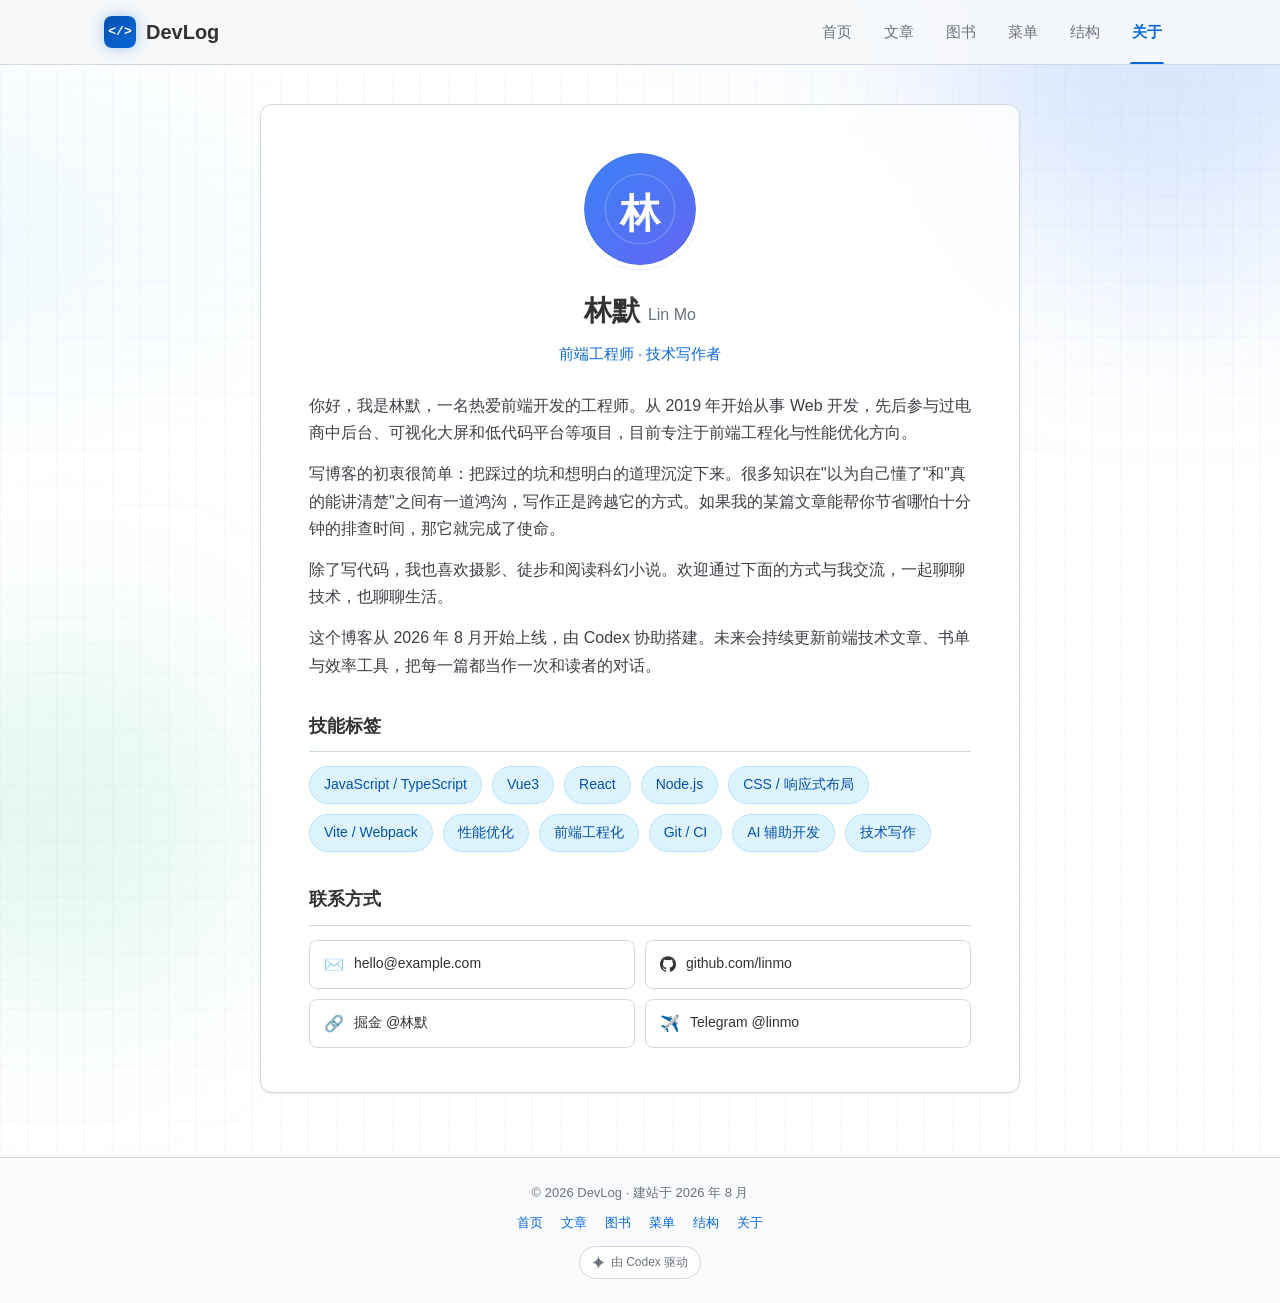
==== commit 977af38f: "feat: 内容更新（新增 2 篇文章/新封面/文案），增强科技感与设计感" ====
--- a/about.html
+++ b/about.html
@@ -28,7 +28,7 @@
   </header>
 
   <main class="container about-page">
-    <article class="about-card">
+    <article class="about-card" data-reveal>
       <img class="about-avatar" src="images/avatar.svg" alt="林默的头像">
       <h1 class="about-name">林默 <span class="about-en">Lin Mo</span></h1>
       <p class="about-role">前端工程师 · 技术写作者</p>
@@ -37,6 +37,7 @@
         <p>你好，我是林默，一名热爱前端开发的工程师。从 2019 年开始从事 Web 开发，先后参与过电商中后台、可视化大屏和低代码平台等项目，目前专注于前端工程化与性能优化方向。</p>
         <p>写博客的初衷很简单：把踩过的坑和想明白的道理沉淀下来。很多知识在"以为自己懂了"和"真的能讲清楚"之间有一道鸿沟，写作正是跨越它的方式。如果我的某篇文章能帮你节省哪怕十分钟的排查时间，那它就完成了使命。</p>
         <p>除了写代码，我也喜欢摄影、徒步和阅读科幻小说。欢迎通过下面的方式与我交流，一起聊聊技术，也聊聊生活。</p>
+        <p>这个博客从 2026 年 8 月开始上线，由 Codex 协助搭建。未来会持续更新前端技术文章、书单与效率工具，把每一篇都当作一次和读者的对话。</p>
       </div>
 
       <section class="about-section">
@@ -51,6 +52,8 @@
           <span class="skill-tag">性能优化</span>
           <span class="skill-tag">前端工程化</span>
           <span class="skill-tag">Git / CI</span>
+          <span class="skill-tag">AI 辅助开发</span>
+          <span class="skill-tag">技术写作</span>
         </div>
       </section>
 
--- a/css/style.css
+++ b/css/style.css
@@ -44,11 +44,22 @@
 body {
   padding-top: var(--header-h);
   font-family: var(--font-stack);
-  background: var(--bg);
+  background-color: var(--bg);
+  background-image:
+    linear-gradient(rgba(148, 163, 184, 0.055) 1px, transparent 1px),
+    linear-gradient(90deg, rgba(148, 163, 184, 0.055) 1px, transparent 1px),
+    radial-gradient(1100px 520px at 88% -8%, rgba(59, 130, 246, 0.10), transparent 60%),
+    radial-gradient(900px 460px at -8% 18%, rgba(14, 165, 233, 0.08), transparent 55%),
+    radial-gradient(700px 400px at 50% 110%, rgba(16, 185, 129, 0.06), transparent 60%);
+  background-size: 28px 28px, 28px 28px, auto, auto, auto;
   color: var(--text);
   line-height: var(--line-height);
   font-size: 16px;
   -webkit-font-smoothing: antialiased;
+}
+
+::selection {
+  background: rgba(9, 105, 218, 0.18);
 }
 
 img {
@@ -119,6 +130,7 @@
   height: 32px;
   border-radius: 8px;
   background: linear-gradient(135deg, #0550ae, var(--accent));
+  box-shadow: 0 0 14px rgba(9, 105, 218, 0.35);
   color: #fff;
   font-family: ui-monospace, SFMono-Regular, Consolas, monospace;
   font-size: 13px;
@@ -219,6 +231,7 @@
 }
 
 .post-card {
+  position: relative;
   display: flex;
   flex-direction: column;
   background: var(--card-bg);
@@ -1035,6 +1048,15 @@
   letter-spacing: 0.5px;
 }
 
+@supports (background-clip: text) {
+  .hero h1 {
+    background: linear-gradient(90deg, #0969da, #06b6d4 60%, #6366f1);
+    -webkit-background-clip: text;
+    background-clip: text;
+    color: transparent;
+  }
+}
+
 .hero-lead {
   margin-top: 10px;
   font-size: 17px;
@@ -1075,6 +1097,7 @@
   background: var(--accent);
   color: #fff;
   border: 1px solid var(--accent);
+  box-shadow: 0 4px 14px rgba(9, 105, 218, 0.25);
 }
 
 .btn-primary:hover {
@@ -1256,6 +1279,7 @@
 }
 
 .book-card {
+  position: relative;
   display: flex;
   flex-direction: column;
   background: var(--card-bg);
@@ -1385,6 +1409,7 @@
 }
 
 .dish-card {
+  position: relative;
   display: flex;
   flex-direction: column;
   background: var(--card-bg);
@@ -1401,32 +1426,12 @@
   border-color: var(--accent-soft-border);
 }
 
-.dish-cover {
-  height: 92px;
-  display: flex;
-  align-items: center;
-  justify-content: center;
-}
-
-.dish-cover-1 {
-  background: linear-gradient(135deg, #ffedd5, #fdba74);
-}
-
-.dish-cover-2 {
-  background: linear-gradient(135deg, #fef2f2, #fca5a5);
-}
-
-.dish-cover-3 {
-  background: linear-gradient(135deg, #fef9c3, #fde047);
-}
-
-.dish-cover-4 {
-  background: linear-gradient(135deg, #ecfdf5, #6ee7b7);
-}
-
-.dish-emoji {
-  font-size: 40px;
-  line-height: 1;
+.dish-img {
+  width: 200px;
+  height: 150px;
+  margin: 16px auto 0;
+  border-radius: var(--radius-sm);
+  object-fit: cover;
 }
 
 .dish-body {
@@ -1570,6 +1575,226 @@
   color: #dc2626;
 }
 
+/* ---------------- 设计增强：科技感与艺术感 ---------------- */
+
+/* 滚动浮现动画 */
+
+[data-reveal] {
+  opacity: 0;
+  transform: translateY(22px);
+  transition: opacity 0.6s ease, transform 0.6s ease;
+}
+
+[data-reveal].revealed {
+  opacity: 1;
+  transform: none;
+}
+
+/* 背景漂浮光晕 */
+
+body::before,
+body::after {
+  content: "";
+  position: fixed;
+  z-index: -1;
+  border-radius: 50%;
+  filter: blur(90px);
+  pointer-events: none;
+}
+
+body::before {
+  width: 420px;
+  height: 420px;
+  top: -120px;
+  right: -100px;
+  background: rgba(59, 130, 246, 0.16);
+  animation: orbFloat 18s ease-in-out infinite alternate;
+}
+
+body::after {
+  width: 360px;
+  height: 360px;
+  bottom: -100px;
+  left: -120px;
+  background: rgba(16, 185, 129, 0.12);
+  animation: orbFloat 22s ease-in-out infinite alternate-reverse;
+}
+
+@keyframes orbFloat {
+  from {
+    transform: translate(0, 0) scale(1);
+  }
+  to {
+    transform: translate(40px, 30px) scale(1.12);
+  }
+}
+
+/* 卡片流光扫过效果 */
+
+.post-card::before,
+.book-card::before,
+.dish-card::before {
+  content: "";
+  position: absolute;
+  top: 0;
+  left: -80%;
+  width: 50%;
+  height: 100%;
+  background: linear-gradient(105deg, transparent, rgba(255, 255, 255, 0.55), transparent);
+  transform: skewX(-20deg);
+  transition: left 0.6s ease;
+  pointer-events: none;
+}
+
+.post-card:hover::before,
+.book-card:hover::before,
+.dish-card:hover::before {
+  left: 130%;
+}
+
+/* 按钮按压反馈 */
+
+.btn:active {
+  transform: scale(0.97);
+}
+
+/* Hero 统计数字渐变 */
+
+.hero-stat b {
+  color: var(--accent-dark);
+}
+
+@supports (background-clip: text) {
+  .hero-stat b {
+    background: linear-gradient(90deg, #0969da, #06b6d4);
+    -webkit-background-clip: text;
+    background-clip: text;
+    color: transparent;
+  }
+}
+
+/* 自定义滚动条 */
+
+::-webkit-scrollbar {
+  width: 10px;
+  height: 10px;
+}
+
+::-webkit-scrollbar-track {
+  background: #f1f5f9;
+}
+
+::-webkit-scrollbar-thumb {
+  background: #cbd5e1;
+  border-radius: 5px;
+}
+
+::-webkit-scrollbar-thumb:hover {
+  background: var(--accent);
+}
+
+html {
+  scrollbar-color: #cbd5e1 #f1f5f9;
+  scrollbar-width: thin;
+}
+
+/* ---------------- 天气预报（首页） ---------------- */
+
+.weather-section {
+  margin-bottom: 48px;
+}
+
+.weather-grid {
+  display: grid;
+  grid-template-columns: repeat(auto-fit, minmax(150px, 1fr));
+  gap: 16px;
+}
+
+.weather-card {
+  position: relative;
+  overflow: hidden;
+  text-align: center;
+  color: #fff;
+  padding: 18px 12px;
+  border-radius: var(--radius);
+  border: 1px solid rgba(255, 255, 255, 0.35);
+  box-shadow: 0 6px 18px rgba(15, 23, 42, 0.12);
+  transition: transform 0.3s ease, box-shadow 0.3s ease;
+}
+
+.weather-card::after {
+  content: "";
+  position: absolute;
+  top: -40px;
+  right: -40px;
+  width: 110px;
+  height: 110px;
+  border-radius: 50%;
+  background: rgba(255, 255, 255, 0.18);
+  pointer-events: none;
+}
+
+.weather-card:hover {
+  transform: translateY(-4px);
+  box-shadow: 0 12px 26px rgba(15, 23, 42, 0.18);
+}
+
+.weather-card:nth-child(1) {
+  background: linear-gradient(160deg, #38bdf8, #0ea5e9);
+}
+
+.weather-card:nth-child(2) {
+  background: linear-gradient(160deg, #34d399, #10b981);
+}
+
+.weather-card:nth-child(3) {
+  background: linear-gradient(160deg, #818cf8, #6366f1);
+}
+
+.weather-card:nth-child(4) {
+  background: linear-gradient(160deg, #22d3ee, #0891b2);
+}
+
+.weather-card:nth-child(5) {
+  background: linear-gradient(160deg, #a3e635, #65a30d);
+}
+
+.weather-date {
+  font-size: 13px;
+  opacity: 0.95;
+}
+
+.weather-icon {
+  font-size: 38px;
+  line-height: 1;
+  margin: 8px 0 6px;
+}
+
+.weather-temp {
+  font-size: 18px;
+  font-weight: 700;
+  letter-spacing: 0.5px;
+}
+
+.weather-desc {
+  margin-top: 4px;
+  font-size: 13px;
+  opacity: 0.95;
+}
+
+/* 科技感：毛玻璃卡片 */
+
+.post-card,
+.book-card,
+.dish-card,
+.widget,
+.article-card,
+.about-card {
+  background: rgba(255, 255, 255, 0.78);
+  backdrop-filter: blur(10px);
+  -webkit-backdrop-filter: blur(10px);
+}
+
 /* ---------------- 响应式适配 ---------------- */
 
 @media (max-width: 920px) {
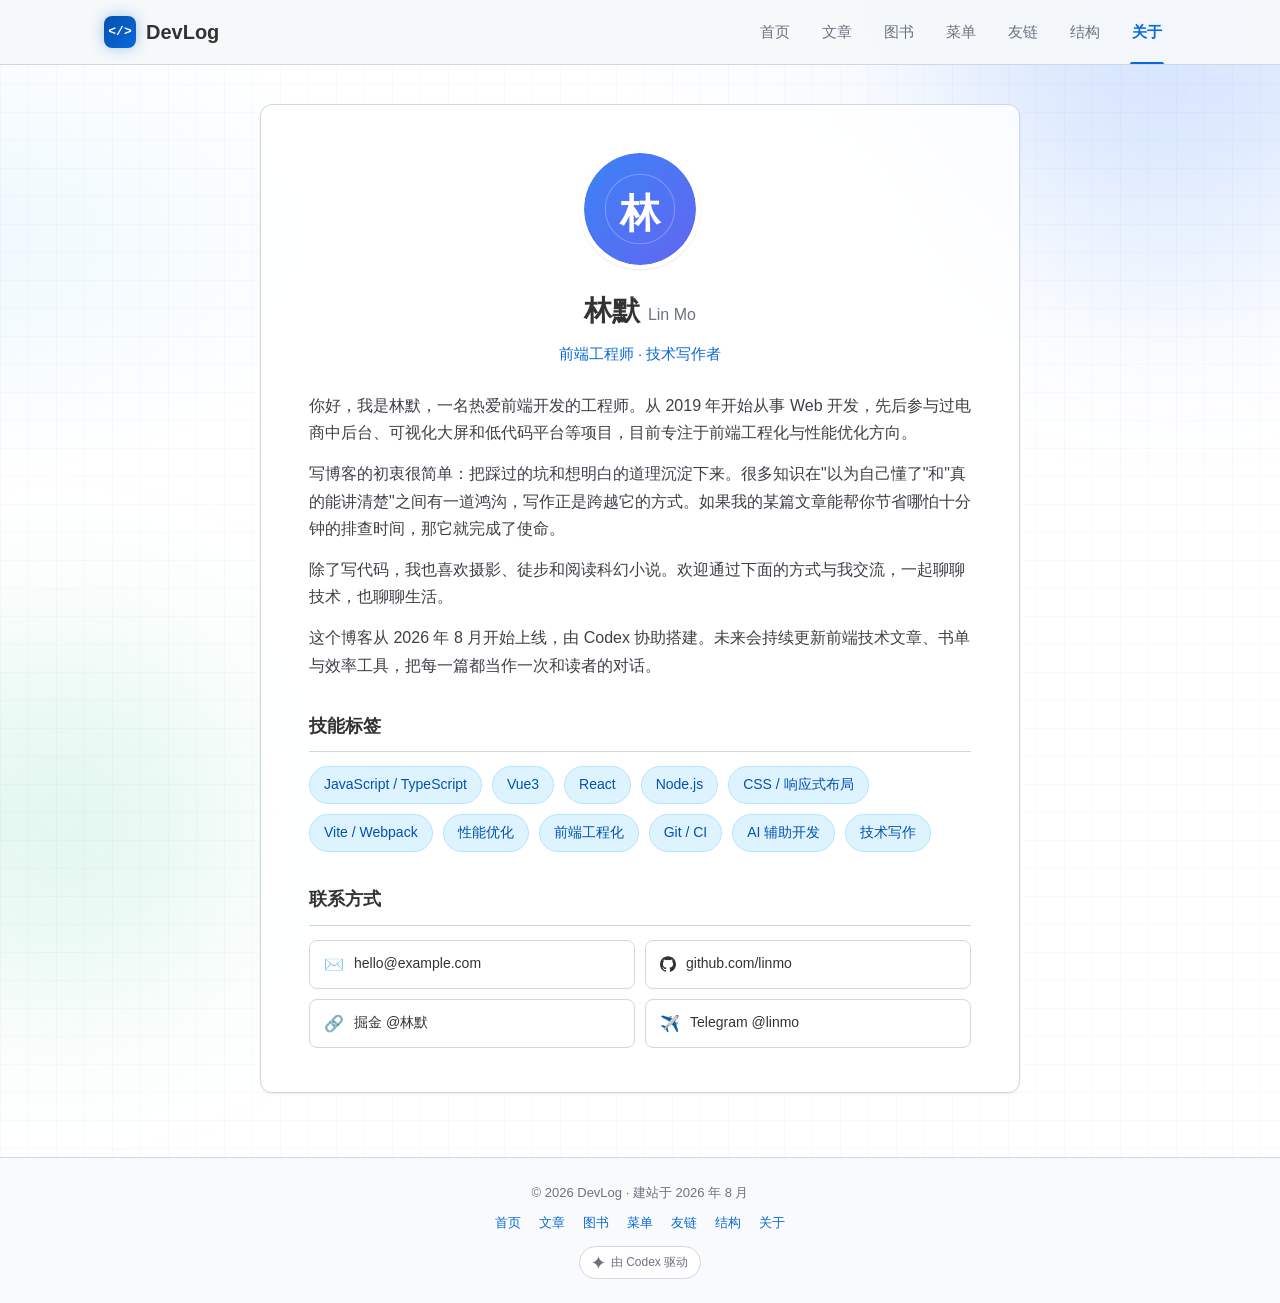
==== commit e65ad9e8: "feat: 新增友情链接页面" ====
--- a/about.html
+++ b/about.html
@@ -21,6 +21,7 @@
         <a href="articles.html" class="nav-link">文章</a>
         <a href="books.html" class="nav-link">图书</a>
         <a href="menu.html" class="nav-link">菜单</a>
+        <a href="links.html" class="nav-link">友链</a>
         <a href="structure.html" class="nav-link">结构</a>
         <a href="about.html" class="nav-link active">关于</a>
       </nav>
@@ -84,6 +85,7 @@
         <a href="articles.html">文章</a>
         <a href="books.html">图书</a>
         <a href="menu.html">菜单</a>
+        <a href="links.html">友链</a>
         <a href="structure.html">结构</a>
         <a href="about.html">关于</a>
       </p>
--- a/css/style.css
+++ b/css/style.css
@@ -162,7 +162,8 @@
   height: 2px;
   border-radius: 2px 2px 0 0;
   background: transparent;
-  transition: background 0.2s ease;
+  transform: scaleX(0);
+  transition: transform 0.25s ease, background 0.2s ease;
 }
 
 .nav-link:hover {
@@ -171,6 +172,7 @@
 
 .nav-link:hover::after {
   background: var(--accent-soft-border);
+  transform: scaleX(1);
 }
 
 .nav-link.active {
@@ -180,6 +182,7 @@
 
 .nav-link.active::after {
   background: var(--accent);
+  transform: scaleX(1);
 }
 
 /* ---------------- 页面主体：双栏布局 ---------------- */
@@ -334,6 +337,22 @@
   overflow: hidden;
 }
 
+.card-more {
+  display: inline-block;
+  margin-top: 12px;
+  font-size: 13px;
+  font-weight: 600;
+  color: var(--accent);
+  opacity: 0;
+  transform: translateY(4px);
+  transition: opacity 0.25s ease, transform 0.25s ease;
+}
+
+.post-card:hover .card-more {
+  opacity: 1;
+  transform: none;
+}
+
 .list-empty {
   padding: 48px 24px;
   text-align: center;
@@ -370,7 +389,7 @@
   margin: 0 auto 12px;
   border-radius: 50%;
   border: 3px solid #fff;
-  box-shadow: var(--shadow);
+  box-shadow: 0 0 0 3px #fff, 0 0 18px rgba(9, 105, 218, 0.35);
 }
 
 .profile-name {
@@ -1027,10 +1046,20 @@
 /* ---------------- 首页（落地页） ---------------- */
 
 .hero {
+  position: relative;
   text-align: center;
-  padding: 56px 0 48px;
-  background: linear-gradient(180deg, #f8fbff 0%, #ffffff 100%);
-  border-bottom: 1px solid var(--border);
+  padding: 56px 0 64px;
+  color: #fff;
+  background-image:
+    radial-gradient(rgba(255, 255, 255, 0.75) 1px, transparent 1.5px),
+    radial-gradient(rgba(255, 255, 255, 0.5) 1px, transparent 1.5px),
+    radial-gradient(rgba(255, 255, 255, 0.3) 1px, transparent 1.5px),
+    radial-gradient(900px 520px at 82% 12%, rgba(99, 102, 241, 0.4), transparent 60%),
+    radial-gradient(760px 460px at 8% 82%, rgba(14, 165, 233, 0.32), transparent 55%),
+    radial-gradient(520px 340px at 55% 110%, rgba(168, 85, 247, 0.22), transparent 60%),
+    linear-gradient(180deg, #020617 0%, #0f172a 46%, #1e1b4b 100%);
+  background-size: 130px 130px, 210px 210px, 320px 320px, auto, auto, auto, auto;
+  border-bottom: 1px solid rgba(148, 163, 184, 0.2);
 }
 
 .hero-avatar {
@@ -1038,8 +1067,8 @@
   height: 96px;
   margin: 0 auto 18px;
   border-radius: 50%;
-  border: 4px solid #fff;
-  box-shadow: var(--shadow-hover);
+  border: 4px solid rgba(255, 255, 255, 0.25);
+  box-shadow: 0 0 0 3px rgba(255, 255, 255, 0.12), 0 0 34px rgba(56, 189, 248, 0.45);
 }
 
 .hero h1 {
@@ -1050,7 +1079,7 @@
 
 @supports (background-clip: text) {
   .hero h1 {
-    background: linear-gradient(90deg, #0969da, #06b6d4 60%, #6366f1);
+    background: linear-gradient(90deg, #7dd3fc, #a5b4fc 55%, #f0abfc);
     -webkit-background-clip: text;
     background-clip: text;
     color: transparent;
@@ -1061,13 +1090,22 @@
   margin-top: 10px;
   font-size: 17px;
   font-weight: 600;
-  color: var(--accent-dark);
+  color: #7dd3fc;
+}
+
+.hero-eyebrow {
+  display: inline-block;
+  margin-bottom: 10px;
+  font-family: ui-monospace, SFMono-Regular, Consolas, monospace;
+  font-size: 11px;
+  letter-spacing: 3px;
+  color: rgba(125, 211, 252, 0.85);
 }
 
 .hero-desc {
   max-width: 560px;
   margin: 14px auto 0;
-  color: var(--text-muted);
+  color: rgba(226, 232, 240, 0.85);
   font-size: 15px;
 }
 
@@ -1120,6 +1158,18 @@
   background: var(--accent-soft);
 }
 
+.hero .btn-ghost {
+  color: #e0f2fe;
+  background: rgba(255, 255, 255, 0.08);
+  border-color: rgba(255, 255, 255, 0.35);
+}
+
+.hero .btn-ghost:hover {
+  color: #fff;
+  background: rgba(255, 255, 255, 0.16);
+  border-color: rgba(255, 255, 255, 0.7);
+}
+
 .hero-stats {
   margin-top: 30px;
   display: flex;
@@ -1137,7 +1187,374 @@
 
 .hero-stat span {
   font-size: 13px;
-  color: var(--text-muted);
+  color: rgba(203, 213, 225, 0.8);
+}
+
+.hero-space {
+  position: absolute;
+  inset: 0;
+  pointer-events: none;
+  overflow: hidden;
+}
+
+.star {
+  position: absolute;
+  width: 3px;
+  height: 3px;
+  border-radius: 50%;
+  background: #fff;
+  animation: twinkle 2.4s ease-in-out infinite;
+}
+
+.s1 {
+  top: 20%;
+  left: 12%;
+}
+
+.s2 {
+  top: 34%;
+  left: 38%;
+  width: 2px;
+  height: 2px;
+  animation-delay: 0.8s;
+}
+
+.s3 {
+  top: 14%;
+  left: 62%;
+  width: 4px;
+  height: 4px;
+  animation-delay: 1.2s;
+}
+
+.s4 {
+  top: 46%;
+  left: 84%;
+  width: 2px;
+  height: 2px;
+  animation-delay: 0.4s;
+}
+
+.s5 {
+  top: 72%;
+  left: 26%;
+  animation-delay: 1.6s;
+}
+
+.s6 {
+  top: 62%;
+  left: 72%;
+  width: 2px;
+  height: 2px;
+  animation-delay: 2s;
+}
+
+@keyframes twinkle {
+  0%,
+  100% {
+    opacity: 0.2;
+    transform: scale(0.8);
+  }
+  50% {
+    opacity: 1;
+    transform: scale(1.3);
+  }
+}
+
+.planet {
+  position: absolute;
+  right: 7%;
+  top: 16%;
+  width: 60px;
+  height: 60px;
+  border-radius: 50%;
+  background: radial-gradient(circle at 32% 30%, #fde68a, #f59e0b 55%, #92400e);
+  box-shadow: 0 0 34px rgba(251, 191, 36, 0.4);
+  animation: planetFloat 12s ease-in-out infinite alternate;
+}
+
+.planet-ring {
+  position: absolute;
+  inset: -9px -16px;
+  border-radius: 50%;
+  border: 3px solid rgba(253, 230, 138, 0.5);
+  transform: rotate(-18deg);
+}
+
+@keyframes planetFloat {
+  from {
+    transform: translateY(0);
+  }
+  to {
+    transform: translateY(-14px);
+  }
+}
+
+.holo-globe {
+  position: absolute;
+  left: 16%;
+  top: 13%;
+  width: 54px;
+  height: 54px;
+  border-radius: 50%;
+  background: radial-gradient(circle at 32% 30%, rgba(125, 211, 252, 0.9), rgba(59, 130, 246, 0.55) 45%, rgba(30, 58, 138, 0.4));
+  box-shadow: 0 0 26px rgba(56, 189, 248, 0.35), inset -8px -10px 20px rgba(2, 6, 23, 0.55);
+  animation: planetFloat 11s ease-in-out infinite alternate;
+}
+
+.holo-globe::before {
+  content: "";
+  position: absolute;
+  inset: -7px -12px;
+  border: 1px solid rgba(125, 211, 252, 0.4);
+  border-radius: 50%;
+  transform: rotate(-20deg);
+}
+
+.holo-globe::after {
+  content: "";
+  position: absolute;
+  left: 50%;
+  top: 2px;
+  bottom: 2px;
+  width: 1px;
+  background: rgba(125, 211, 252, 0.35);
+  transform: translateX(-50%) rotate(14deg);
+}
+
+.orbit-system {
+  position: absolute;
+  left: 4%;
+  bottom: 12%;
+  width: 200px;
+  height: 150px;
+}
+
+.orbit {
+  position: absolute;
+  border: 1px solid rgba(125, 211, 252, 0.45);
+  border-radius: 50%;
+}
+
+.orbit.o1 {
+  inset: 12px 22px;
+  transform: rotate(-18deg);
+}
+
+.orbit.o2 {
+  inset: 36px 48px;
+  transform: rotate(24deg);
+  border-color: rgba(165, 180, 252, 0.35);
+}
+
+.orbit-track {
+  position: absolute;
+  inset: 16px 28px;
+  animation: orbitSpin 9s linear infinite;
+}
+
+.orbit-dot {
+  position: absolute;
+  top: -4px;
+  left: 50%;
+  width: 7px;
+  height: 7px;
+  margin-left: -3.5px;
+  border-radius: 50%;
+  background: #67e8f9;
+  box-shadow: 0 0 12px rgba(103, 232, 249, 0.9);
+}
+
+@keyframes orbitSpin {
+  to {
+    transform: rotate(360deg);
+  }
+}
+
+.constellation {
+  position: absolute;
+  left: -6px;
+  bottom: -8px;
+  width: 170px;
+  height: auto;
+}
+
+.hero-scroll {
+  position: absolute;
+  left: 50%;
+  bottom: 16px;
+  transform: translateX(-50%);
+  opacity: 0.85;
+  display: flex;
+  flex-direction: column;
+  align-items: center;
+  gap: 6px;
+}
+
+.scroll-line {
+  position: relative;
+  width: 1px;
+  height: 34px;
+  background: rgba(148, 163, 184, 0.35);
+  overflow: hidden;
+}
+
+.scroll-line i {
+  position: absolute;
+  left: 0;
+  top: -6px;
+  width: 1px;
+  height: 6px;
+  background: #7dd3fc;
+  animation: scrollDot 1.6s ease-in-out infinite;
+}
+
+@keyframes scrollDot {
+  0% {
+    top: -6px;
+    opacity: 1;
+  }
+  100% {
+    top: 34px;
+    opacity: 0;
+  }
+}
+
+.scroll-text {
+  font-family: ui-monospace, SFMono-Regular, Consolas, monospace;
+  font-size: 10px;
+  letter-spacing: 2px;
+  color: rgba(148, 163, 184, 0.8);
+}
+
+.hero-inner {
+  display: grid;
+  grid-template-columns: 1.05fr 0.95fr;
+  gap: 48px;
+  align-items: center;
+}
+
+.hero-visual {
+  position: relative;
+}
+
+.code-window {
+  text-align: left;
+  background: rgba(17, 24, 39, 0.94);
+  border: 1px solid rgba(255, 255, 255, 0.12);
+  border-radius: 14px;
+  box-shadow: 0 24px 60px rgba(15, 23, 42, 0.35);
+  overflow: hidden;
+  animation: codeFloat 7s ease-in-out infinite alternate;
+}
+
+@keyframes codeFloat {
+  from {
+    transform: translateY(0);
+  }
+  to {
+    transform: translateY(-10px);
+  }
+}
+
+.code-window-bar {
+  display: flex;
+  align-items: center;
+  gap: 7px;
+  padding: 11px 14px;
+  background: rgba(255, 255, 255, 0.06);
+  border-bottom: 1px solid rgba(255, 255, 255, 0.08);
+}
+
+.code-window-bar span {
+  width: 10px;
+  height: 10px;
+  border-radius: 50%;
+}
+
+.code-window-bar .dot-red {
+  background: #f87171;
+}
+
+.code-window-bar .dot-yellow {
+  background: #fbbf24;
+}
+
+.code-window-bar .dot-green {
+  background: #34d399;
+}
+
+.code-window-bar em {
+  margin: 0 auto;
+  font-style: normal;
+  font-size: 12px;
+  color: #94a3b8;
+  font-family: ui-monospace, Consolas, monospace;
+}
+
+.code-window-body {
+  margin: 0;
+  padding: 18px 20px;
+  font-family: ui-monospace, SFMono-Regular, Consolas, monospace;
+  font-size: 13px;
+  line-height: 1.8;
+  color: #e2e8f0;
+  overflow-x: auto;
+}
+
+.c-keyword {
+  color: #93c5fd;
+}
+
+.c-string {
+  color: #86efac;
+}
+
+.c-comment {
+  color: #64748b;
+}
+
+.cursor {
+  display: inline-block;
+  width: 8px;
+  height: 15px;
+  margin-left: 3px;
+  background: #38bdf8;
+  vertical-align: -2px;
+  animation: cursorBlink 1s steps(1) infinite;
+}
+
+@keyframes cursorBlink {
+  50% {
+    opacity: 0;
+  }
+}
+
+.hero-chip {
+  position: absolute;
+  top: -14px;
+  right: 26px;
+  display: inline-flex;
+  align-items: center;
+  gap: 8px;
+  padding: 6px 14px;
+  border-radius: 999px;
+  font-family: ui-monospace, SFMono-Regular, Consolas, monospace;
+  font-size: 11px;
+  letter-spacing: 1.5px;
+  color: rgba(224, 242, 254, 0.9);
+  background: rgba(255, 255, 255, 0.1);
+  border: 1px solid rgba(255, 255, 255, 0.25);
+  box-shadow: 0 8px 20px rgba(15, 23, 42, 0.25);
+  backdrop-filter: blur(8px);
+}
+
+.sys-dot {
+  width: 6px;
+  height: 6px;
+  border-radius: 50%;
+  background: #67e8f9;
+  box-shadow: 0 0 8px rgba(103, 232, 249, 0.9);
 }
 
 .home-main {
@@ -1151,6 +1568,16 @@
 .home-section-head {
   text-align: center;
   margin-bottom: 26px;
+}
+
+.section-eyebrow {
+  display: block;
+  margin-bottom: 8px;
+  font-family: ui-monospace, SFMono-Regular, Consolas, monospace;
+  font-size: 11px;
+  letter-spacing: 2px;
+  text-transform: uppercase;
+  color: var(--accent);
 }
 
 .home-section h2 {
@@ -1246,7 +1673,8 @@
   left: 16px;
   top: 50%;
   transform: translateY(-50%);
-  font-size: 15px;
+  width: 16px;
+  height: 16px;
   color: var(--text-light);
   pointer-events: none;
 }
@@ -1323,9 +1751,12 @@
   background: linear-gradient(135deg, #ede9fe, #ddd6fe);
 }
 
-.book-emoji {
-  font-size: 44px;
-  line-height: 1;
+.book-code {
+  font-family: ui-monospace, SFMono-Regular, Consolas, monospace;
+  font-size: 30px;
+  font-weight: 700;
+  letter-spacing: 3px;
+  color: #334155;
 }
 
 .book-body {
@@ -1396,6 +1827,126 @@
   border-color: #dc2626;
 }
 
+/* ---------------- 友情链接页 ---------------- */
+
+.links-main {
+  padding: 32px 0 64px;
+}
+
+.link-grid {
+  display: grid;
+  grid-template-columns: repeat(3, minmax(0, 1fr));
+  gap: 24px;
+}
+
+.link-card {
+  position: relative;
+  display: flex;
+  gap: 14px;
+  align-items: flex-start;
+  padding: 18px;
+  background: rgba(255, 255, 255, 0.78);
+  backdrop-filter: blur(10px);
+  border: 1px solid var(--border);
+  border-radius: var(--radius);
+  overflow: hidden;
+  box-shadow: var(--shadow);
+  transition: transform 0.3s ease, box-shadow 0.3s ease, border-color 0.3s ease;
+}
+
+.link-card::before {
+  content: "";
+  position: absolute;
+  top: 0;
+  left: -80%;
+  width: 50%;
+  height: 100%;
+  background: linear-gradient(105deg, transparent, rgba(255, 255, 255, 0.55), transparent);
+  transform: skewX(-20deg);
+  transition: left 0.6s ease;
+  pointer-events: none;
+}
+
+.link-card:hover::before {
+  left: 130%;
+}
+
+.link-card:hover {
+  transform: translateY(-5px);
+  box-shadow: var(--shadow-hover);
+  border-color: var(--accent-soft-border);
+}
+
+.link-avatar {
+  flex: none;
+  width: 46px;
+  height: 46px;
+  display: inline-flex;
+  align-items: center;
+  justify-content: center;
+  border-radius: 12px;
+  color: #fff;
+  font-family: ui-monospace, SFMono-Regular, Consolas, monospace;
+  font-size: 18px;
+  font-weight: 700;
+  box-shadow: 0 4px 12px rgba(15, 23, 42, 0.18);
+}
+
+.avatar-1 {
+  background: linear-gradient(135deg, #38bdf8, #1d4ed8);
+}
+
+.avatar-2 {
+  background: linear-gradient(135deg, #818cf8, #4338ca);
+}
+
+.avatar-3 {
+  background: linear-gradient(135deg, #22d3ee, #0e7490);
+}
+
+.avatar-4 {
+  background: linear-gradient(135deg, #2dd4bf, #0f766e);
+}
+
+.avatar-5 {
+  background: linear-gradient(135deg, #60a5fa, #1e40af);
+}
+
+.avatar-6 {
+  background: linear-gradient(135deg, #a78bfa, #5b21b6);
+}
+
+.link-body {
+  display: flex;
+  flex-direction: column;
+  min-width: 0;
+}
+
+.link-name {
+  font-size: 16px;
+  font-weight: 700;
+  color: var(--text);
+  transition: color 0.2s ease;
+}
+
+.link-card:hover .link-name {
+  color: var(--accent);
+}
+
+.link-desc {
+  margin-top: 5px;
+  font-size: 13px;
+  color: var(--text-muted);
+  line-height: 1.6;
+}
+
+.link-domain {
+  margin-top: 8px;
+  font-family: ui-monospace, SFMono-Regular, Consolas, monospace;
+  font-size: 12px;
+  color: var(--accent);
+}
+
 /* ---------------- 在线点菜单 ---------------- */
 
 .menu-main {
@@ -1509,6 +2060,36 @@
   font-weight: 700;
 }
 
+.order-actions {
+  display: flex;
+  gap: 10px;
+}
+
+.order-toast {
+  position: fixed;
+  left: 50%;
+  bottom: 36px;
+  transform: translateX(-50%) translateY(12px);
+  z-index: 80;
+  padding: 12px 22px;
+  border-radius: 999px;
+  background: rgba(17, 24, 39, 0.92);
+  color: #fff;
+  font-size: 14px;
+  font-weight: 500;
+  box-shadow: 0 12px 30px rgba(15, 23, 42, 0.3);
+  opacity: 0;
+  visibility: hidden;
+  backdrop-filter: blur(8px);
+  transition: opacity 0.3s ease, transform 0.3s ease, visibility 0.3s;
+}
+
+.order-toast.show {
+  opacity: 1;
+  visibility: visible;
+  transform: translateX(-50%) translateY(0);
+}
+
 .order-empty {
   padding: 36px 24px;
   text-align: center;
@@ -1588,6 +2169,21 @@
 [data-reveal].revealed {
   opacity: 1;
   transform: none;
+}
+
+/* 阅读进度条 */
+
+.scroll-progress {
+  position: fixed;
+  top: 0;
+  left: 0;
+  height: 3px;
+  width: 0%;
+  z-index: 100;
+  background: linear-gradient(90deg, #38bdf8, #a855f7);
+  box-shadow: 0 0 10px rgba(56, 189, 248, 0.6);
+  pointer-events: none;
+  transition: width 0.1s linear;
 }
 
 /* 背景漂浮光晕 */
@@ -1666,7 +2262,7 @@
 
 @supports (background-clip: text) {
   .hero-stat b {
-    background: linear-gradient(90deg, #0969da, #06b6d4);
+    background: linear-gradient(180deg, #ffffff, #93c5fd);
     -webkit-background-clip: text;
     background-clip: text;
     color: transparent;
@@ -1740,34 +2336,40 @@
 }
 
 .weather-card:nth-child(1) {
-  background: linear-gradient(160deg, #38bdf8, #0ea5e9);
+  background: linear-gradient(160deg, #38bdf8, #0369a1);
 }
 
 .weather-card:nth-child(2) {
-  background: linear-gradient(160deg, #34d399, #10b981);
+  background: linear-gradient(160deg, #22d3ee, #0e7490);
 }
 
 .weather-card:nth-child(3) {
-  background: linear-gradient(160deg, #818cf8, #6366f1);
+  background: linear-gradient(160deg, #818cf8, #4338ca);
 }
 
 .weather-card:nth-child(4) {
-  background: linear-gradient(160deg, #22d3ee, #0891b2);
+  background: linear-gradient(160deg, #0ea5e9, #1d4ed8);
 }
 
 .weather-card:nth-child(5) {
-  background: linear-gradient(160deg, #a3e635, #65a30d);
+  background: linear-gradient(160deg, #2dd4bf, #0f766e);
 }
 
 .weather-date {
+  font-family: ui-monospace, SFMono-Regular, Consolas, monospace;
   font-size: 13px;
+  letter-spacing: 0.5px;
   opacity: 0.95;
 }
 
 .weather-icon {
-  font-size: 38px;
   line-height: 1;
   margin: 8px 0 6px;
+}
+
+.weather-icon svg {
+  width: 36px;
+  height: 36px;
 }
 
 .weather-temp {
@@ -1815,6 +2417,21 @@
     grid-template-columns: repeat(2, minmax(0, 1fr));
   }
 
+  .link-grid {
+    grid-template-columns: repeat(2, minmax(0, 1fr));
+  }
+
+  .hero-inner {
+    grid-template-columns: 1fr;
+    gap: 40px;
+  }
+
+  .hero-visual {
+    width: 100%;
+    max-width: 560px;
+    margin: 0 auto;
+  }
+
   .sidebar {
     position: static;
     order: 2;
@@ -1849,6 +2466,10 @@
     grid-template-columns: 1fr;
   }
 
+  .link-grid {
+    grid-template-columns: 1fr;
+  }
+
   .title-bar {
     padding: 34px 0 28px;
   }
@@ -1859,6 +2480,15 @@
 
   .hero {
     padding: 40px 0 36px;
+  }
+
+  .code-window-body {
+    font-size: 12px;
+    padding: 14px 16px;
+  }
+
+  .hero-chip {
+    right: 12px;
   }
 
   .hero h1 {
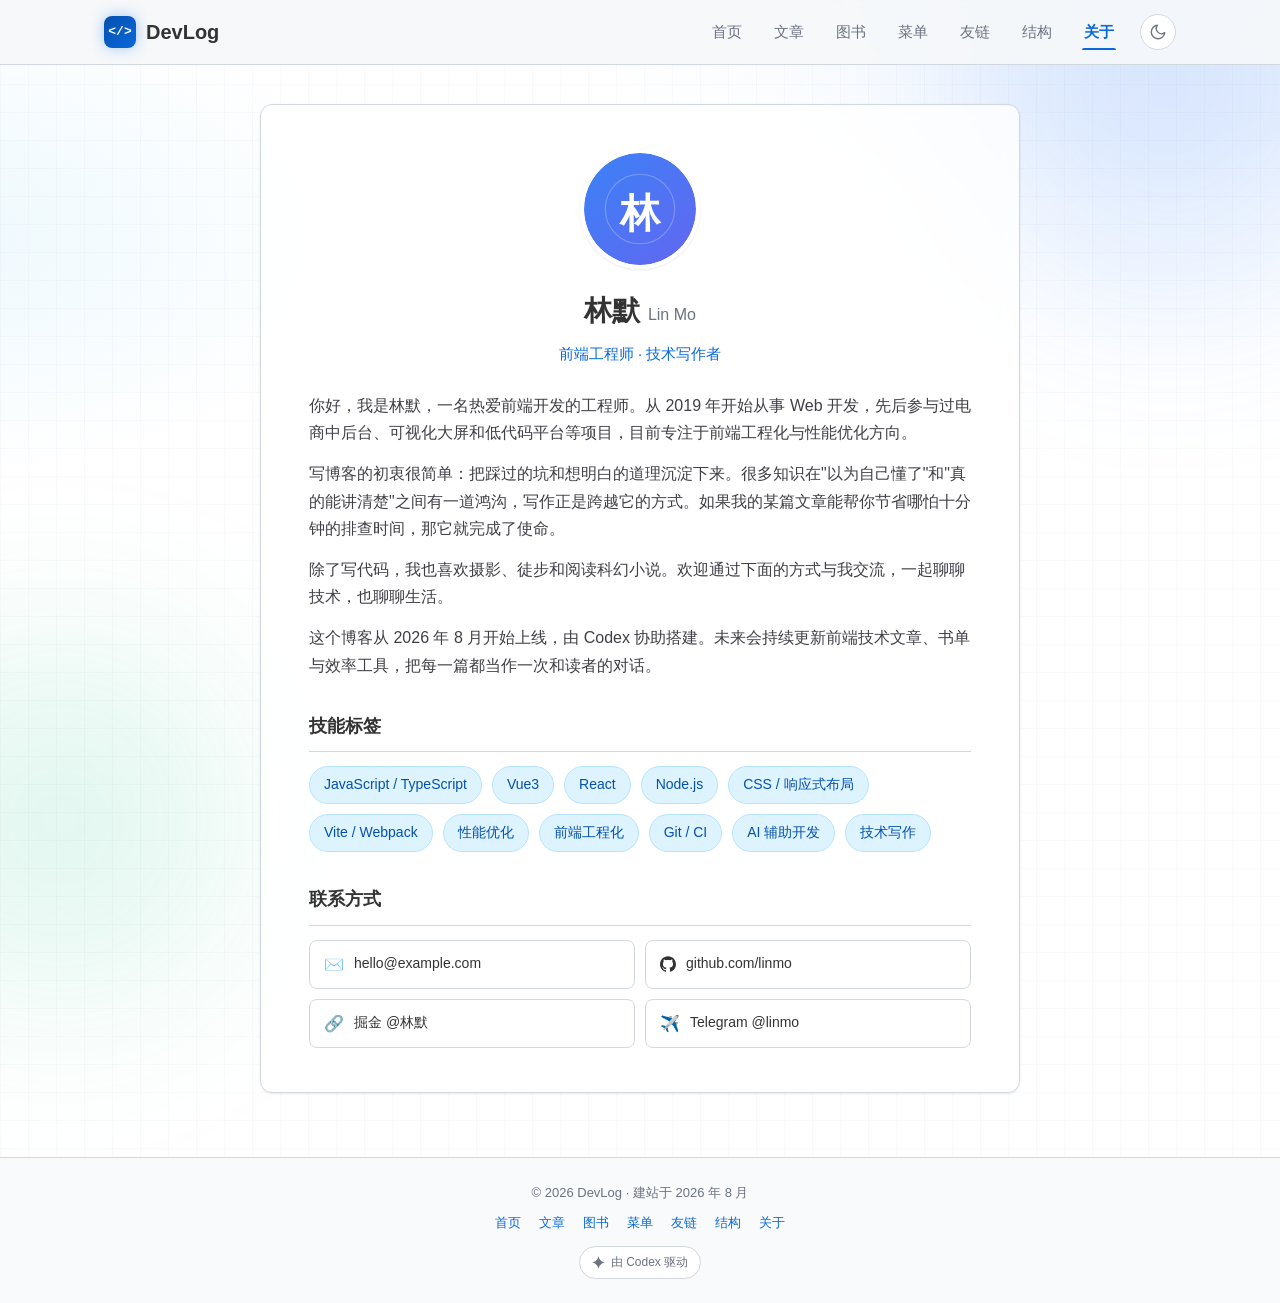
==== commit 1552ed65: "feat: 黑白双主题一键切换（localStorage 记忆，跟随系统）" ====
--- a/about.html
+++ b/about.html
@@ -16,7 +16,8 @@
         <span class="logo-mark">&lt;/&gt;</span>
         <span class="logo-name">DevLog</span>
       </a>
-      <nav class="main-nav" aria-label="主导航">
+      <div class="header-right">
+        <nav class="main-nav" aria-label="主导航">
         <a href="index.html" class="nav-link">首页</a>
         <a href="articles.html" class="nav-link">文章</a>
         <a href="books.html" class="nav-link">图书</a>
@@ -24,7 +25,12 @@
         <a href="links.html" class="nav-link">友链</a>
         <a href="structure.html" class="nav-link">结构</a>
         <a href="about.html" class="nav-link active">关于</a>
-      </nav>
+        </nav>
+        <button id="theme-toggle" class="theme-toggle" type="button" aria-label="切换主题">
+          <svg class="icon-moon" viewBox="0 0 24 24" fill="none" stroke="currentColor" stroke-width="1.8" stroke-linecap="round" stroke-linejoin="round" aria-hidden="true"><path d="M21 12.8A9 9 0 1 1 11.2 3a7 7 0 0 0 9.8 9.8z"/></svg>
+          <svg class="icon-sun" viewBox="0 0 24 24" fill="none" stroke="currentColor" stroke-width="1.8" stroke-linecap="round" aria-hidden="true"><circle cx="12" cy="12" r="4"/><path d="M12 2v2.5M12 19.5V22M2 12h2.5M19.5 12H22M4.6 4.6l1.8 1.8M17.6 17.6l1.8 1.8M19.4 4.6l-1.8 1.8M6.4 17.6l-1.8 1.8"/></svg>
+        </button>
+      </div>
     </div>
   </header>
 
--- a/css/style.css
+++ b/css/style.css
@@ -8,6 +8,7 @@
 :root {
   --bg: #ffffff;
   --text: #333333;
+  --text-soft: #3f3f46;
   --text-muted: #6b7280;
   --text-light: #9ca3af;
   --accent: #0969da;
@@ -15,7 +16,16 @@
   --accent-soft: #ddf4ff;
   --accent-soft-border: #b6e3ff;
   --card-bg: #f9fafb;
+  --card-glass: rgba(255, 255, 255, 0.78);
   --border: #d0d7de;
+  --header-bg: rgba(246, 248, 250, 0.92);
+  --titlebar-bg: linear-gradient(180deg, #f8fbff 0%, #ffffff 100%);
+  --input-bg: #ffffff;
+  --btn-ghost-bg: #ffffff;
+  --code-inline-bg: #f3f4f6;
+  --table-stripe: #f9fafb;
+  --scroll-track: #f1f5f9;
+  --scroll-thumb: #cbd5e1;
   --code-bg: #1f2937;
   --code-text: #e5e7eb;
   --radius: 12px;
@@ -27,6 +37,30 @@
     "Hiragino Sans GB", "Microsoft YaHei", "Helvetica Neue", Arial, sans-serif;
   --container-w: 1120px;
   --line-height: 1.7;
+}
+
+html[data-theme="dark"] {
+  color-scheme: dark;
+  --bg: #0b1220;
+  --text: #e2e8f0;
+  --text-soft: #cbd5e1;
+  --text-muted: #94a3b8;
+  --text-light: #64748b;
+  --accent: #60a5fa;
+  --accent-dark: #93c5fd;
+  --accent-soft: rgba(96, 165, 250, 0.14);
+  --accent-soft-border: rgba(96, 165, 250, 0.35);
+  --card-bg: #111a2e;
+  --card-glass: rgba(17, 26, 46, 0.72);
+  --border: #1e293b;
+  --header-bg: rgba(11, 18, 32, 0.85);
+  --titlebar-bg: linear-gradient(180deg, #0b1220 0%, #0f172a 100%);
+  --input-bg: #0f172a;
+  --btn-ghost-bg: rgba(255, 255, 255, 0.05);
+  --code-inline-bg: #1e293b;
+  --table-stripe: rgba(148, 163, 184, 0.06);
+  --scroll-track: #0f172a;
+  --scroll-thumb: #334155;
 }
 
 * {
@@ -92,7 +126,7 @@
   right: 0;
   width: 100%;
   z-index: 50;
-  background: rgba(246, 248, 250, 0.92);
+  background: var(--header-bg);
   backdrop-filter: blur(8px);
   border-bottom: 1px solid var(--border);
   transition: box-shadow 0.2s ease;
@@ -185,6 +219,49 @@
   transform: scaleX(1);
 }
 
+.header-right {
+  display: flex;
+  align-items: stretch;
+  gap: 12px;
+}
+
+.theme-toggle {
+  display: inline-flex;
+  align-items: center;
+  justify-content: center;
+  width: 36px;
+  height: 36px;
+  align-self: center;
+  border-radius: 50%;
+  border: 1px solid var(--border);
+  background: var(--btn-ghost-bg);
+  color: var(--text-muted);
+  cursor: pointer;
+  transition: color 0.2s ease, border-color 0.2s ease, background 0.2s ease;
+}
+
+.theme-toggle:hover {
+  color: var(--accent);
+  border-color: var(--accent-soft-border);
+}
+
+.theme-toggle svg {
+  width: 18px;
+  height: 18px;
+}
+
+.theme-toggle .icon-sun {
+  display: none;
+}
+
+html[data-theme="dark"] .theme-toggle .icon-sun {
+  display: block;
+}
+
+html[data-theme="dark"] .theme-toggle .icon-moon {
+  display: none;
+}
+
 /* ---------------- 页面主体：双栏布局 ---------------- */
 
 .page-layout {
@@ -432,7 +509,7 @@
 }
 
 .category-list li a:hover {
-  background: #fff;
+  background: var(--btn-ghost-bg);
   color: var(--accent);
 }
 
@@ -445,7 +522,7 @@
 .category-list .count {
   font-size: 12px;
   color: var(--text-light);
-  background: #fff;
+  background: var(--bg);
   border-radius: 999px;
   padding: 1px 8px;
 }
@@ -576,7 +653,7 @@
 
 .article-body p {
   margin: 14px 0;
-  color: #3f3f46;
+  color: var(--text-soft);
 }
 
 .article-body ul,
@@ -618,7 +695,7 @@
   line-height: 1.9;
   margin: 16px 0;
   padding: 18px 20px;
-  background: #fff;
+  background: var(--bg);
   border: 1px solid var(--border);
   border-radius: var(--radius-sm);
   overflow-x: auto;
@@ -668,7 +745,7 @@
   padding: 8px 12px;
   border: 1px solid var(--border);
   vertical-align: top;
-  color: #3f3f46;
+  color: var(--text-soft);
 }
 
 .doc-table tr:nth-child(even) td {
@@ -677,7 +754,7 @@
 
 .doc-table code {
   font-family: ui-monospace, SFMono-Regular, Consolas, monospace;
-  background: #f3f4f6;
+  background: var(--code-inline-bg);
   padding: 1px 6px;
   border-radius: 4px;
   font-size: 13px;
@@ -862,7 +939,7 @@
 .about-intro {
   margin-top: 26px;
   text-align: left;
-  color: #3f3f46;
+  color: var(--text-soft);
 }
 
 .about-intro p {
@@ -911,7 +988,7 @@
   align-items: center;
   gap: 10px;
   padding: 10px 14px;
-  background: #fff;
+  background: var(--btn-ghost-bg);
   border: 1px solid var(--border);
   border-radius: var(--radius-sm);
   font-size: 14px;
@@ -971,7 +1048,7 @@
   padding: 5px 12px;
   border-radius: 999px;
   border: 1px solid var(--border);
-  background: #fff;
+  background: var(--btn-ghost-bg);
   color: var(--text-muted);
   font-size: 12px;
   font-weight: 500;
@@ -1147,7 +1224,7 @@
 }
 
 .btn-ghost {
-  background: #fff;
+  background: var(--btn-ghost-bg);
   color: var(--text);
   border: 1px solid var(--border);
 }
@@ -1641,7 +1718,7 @@
 .title-bar {
   text-align: center;
   padding: 44px 0 36px;
-  background: linear-gradient(180deg, #f8fbff 0%, #ffffff 100%);
+  background: var(--titlebar-bg);
   border-bottom: 1px solid var(--border);
 }
 
@@ -1686,7 +1763,7 @@
   color: var(--text);
   border: 1px solid var(--border);
   border-radius: 999px;
-  background: #fff;
+  background: var(--input-bg);
   outline: none;
   transition: border-color 0.2s ease, box-shadow 0.2s ease;
 }
@@ -1781,7 +1858,7 @@
 .book-desc {
   margin-top: 10px;
   font-size: 14px;
-  color: #3f3f46;
+  color: var(--text-soft);
   line-height: 1.7;
   display: -webkit-box;
   -webkit-line-clamp: 2;
@@ -1804,7 +1881,7 @@
   font-size: 13px;
   font-weight: 600;
   color: var(--accent);
-  background: #fff;
+  background: var(--btn-ghost-bg);
   border: 1px solid var(--accent-soft-border);
   border-radius: 999px;
   cursor: pointer;
@@ -1845,7 +1922,7 @@
   gap: 14px;
   align-items: flex-start;
   padding: 18px;
-  background: rgba(255, 255, 255, 0.78);
+  background: var(--card-glass);
   backdrop-filter: blur(10px);
   border: 1px solid var(--border);
   border-radius: var(--radius);
@@ -2102,7 +2179,7 @@
 
 .order-table-wrap {
   overflow-x: auto;
-  background: #fff;
+  background: var(--bg);
   border: 1px solid var(--border);
   border-radius: var(--radius);
 }
@@ -2128,7 +2205,7 @@
 }
 
 .order-table tbody tr:nth-child(even) td {
-  background: var(--card-bg);
+  background: var(--table-stripe);
 }
 
 .order-table .order-total-row td {
@@ -2277,11 +2354,11 @@
 }
 
 ::-webkit-scrollbar-track {
-  background: #f1f5f9;
+  background: var(--scroll-track);
 }
 
 ::-webkit-scrollbar-thumb {
-  background: #cbd5e1;
+  background: var(--scroll-thumb);
   border-radius: 5px;
 }
 
@@ -2290,8 +2367,21 @@
 }
 
 html {
-  scrollbar-color: #cbd5e1 #f1f5f9;
+  scrollbar-color: var(--scroll-thumb) var(--scroll-track);
   scrollbar-width: thin;
+}
+
+/* 暗色主题细节 */
+
+html[data-theme="dark"] .fav-btn.faved {
+  color: #f87171;
+  background: rgba(220, 38, 38, 0.12);
+  border-color: rgba(220, 38, 38, 0.35);
+}
+
+html[data-theme="dark"] .fav-btn.faved:hover {
+  background: rgba(220, 38, 38, 0.2);
+  border-color: #f87171;
 }
 
 /* ---------------- 天气预报（首页） ---------------- */
@@ -2392,7 +2482,7 @@
 .widget,
 .article-card,
 .about-card {
-  background: rgba(255, 255, 255, 0.78);
+  background: var(--card-glass);
   backdrop-filter: blur(10px);
   -webkit-backdrop-filter: blur(10px);
 }
@@ -2512,8 +2602,17 @@
   }
 
   .nav-link {
-    padding: 0 10px;
-    font-size: 14px;
+    padding: 0 8px;
+    font-size: 13px;
+  }
+
+  .header-right {
+    gap: 6px;
+  }
+
+  .theme-toggle {
+    width: 32px;
+    height: 32px;
   }
 
   .page-heading h1 {
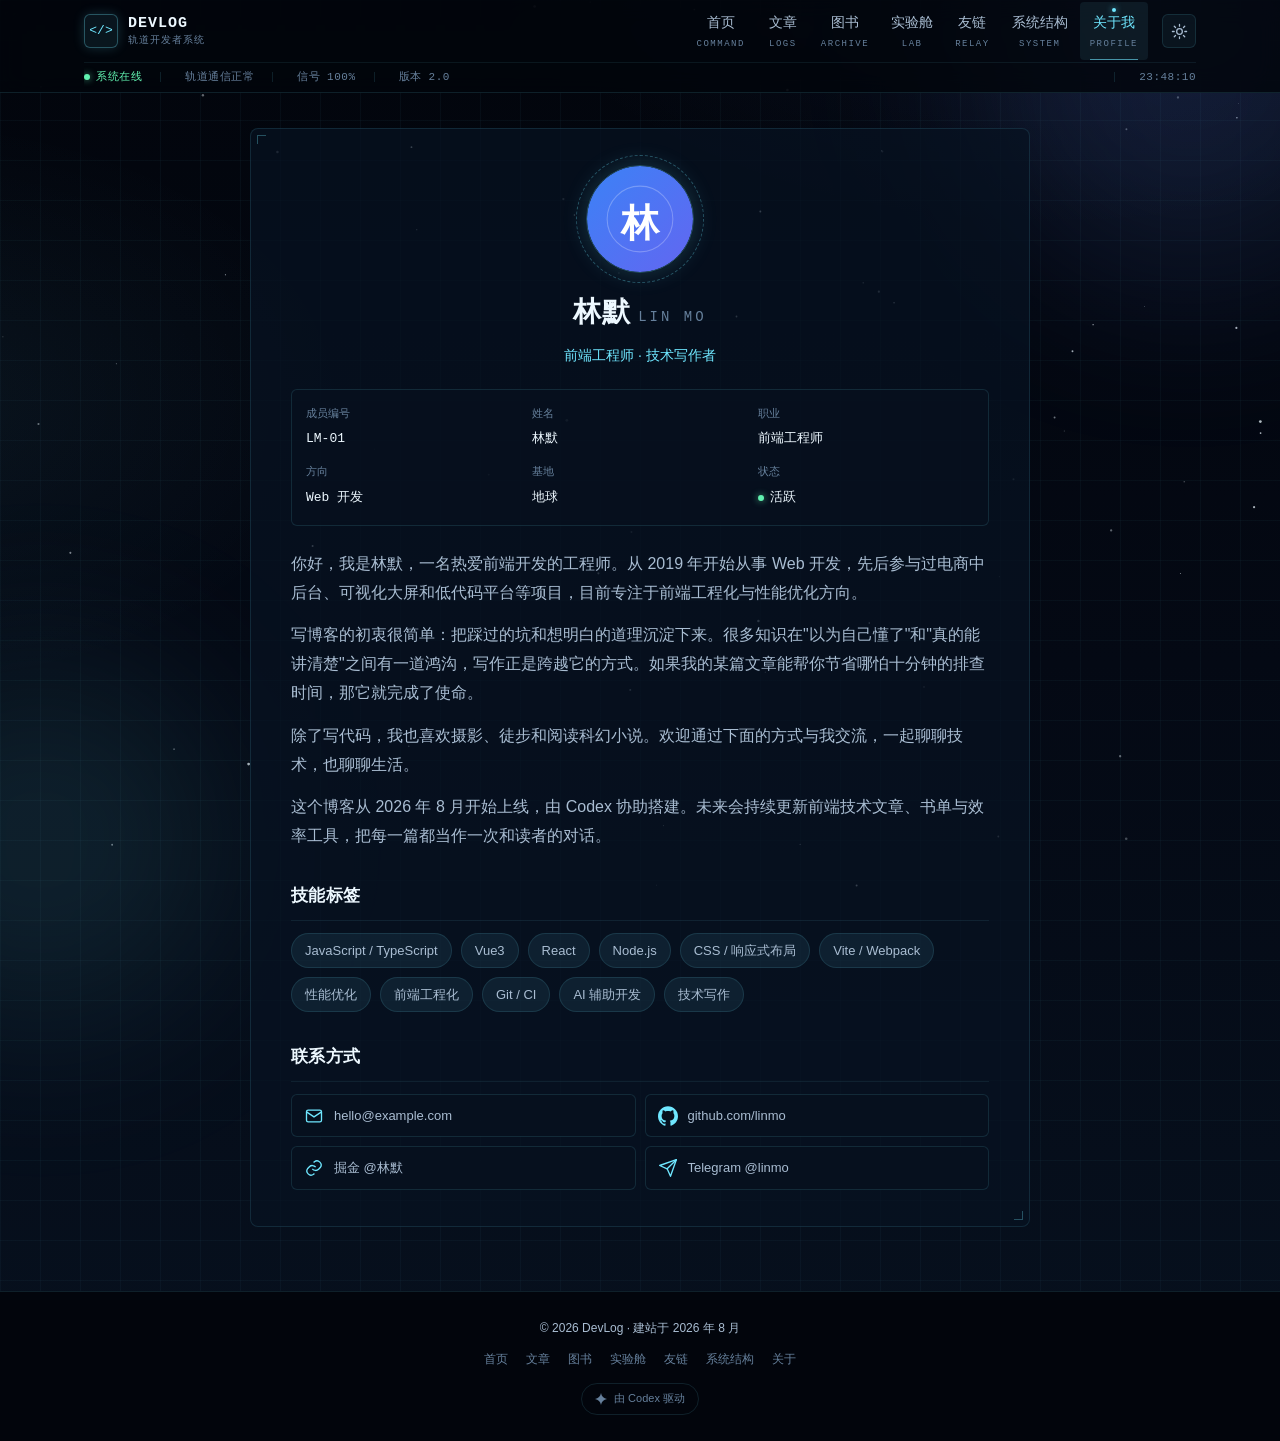
==== commit d69533c7: "feat: 全面升级为个人开发者数字空间站（航天控制中心 UI）" ====
--- a/about.html
+++ b/about.html
@@ -4,41 +4,70 @@
   <meta charset="UTF-8">
   <meta name="viewport" content="width=device-width, initial-scale=1.0">
   <meta name="description" content="关于 DevLog 博主林默：个人简介、技能标签与联系方式。">
-  <title>关于我 - DevLog</title>
+  <title>成员档案 - DEVLOG</title>
   <link rel="icon" type="image/svg+xml" href="images/favicon.svg">
   <link rel="stylesheet" href="css/style.css">
 </head>
 <body data-page="about">
 
   <header class="site-header">
-    <div class="container header-inner">
-      <a class="logo" href="index.html">
-        <span class="logo-mark">&lt;/&gt;</span>
-        <span class="logo-name">DevLog</span>
-      </a>
-      <div class="header-right">
-        <nav class="main-nav" aria-label="主导航">
-        <a href="index.html" class="nav-link">首页</a>
-        <a href="articles.html" class="nav-link">文章</a>
-        <a href="books.html" class="nav-link">图书</a>
-        <a href="menu.html" class="nav-link">菜单</a>
-        <a href="links.html" class="nav-link">友链</a>
-        <a href="structure.html" class="nav-link">结构</a>
-        <a href="about.html" class="nav-link active">关于</a>
-        </nav>
-        <button id="theme-toggle" class="theme-toggle" type="button" aria-label="切换主题">
-          <svg class="icon-moon" viewBox="0 0 24 24" fill="none" stroke="currentColor" stroke-width="1.8" stroke-linecap="round" stroke-linejoin="round" aria-hidden="true"><path d="M21 12.8A9 9 0 1 1 11.2 3a7 7 0 0 0 9.8 9.8z"/></svg>
-          <svg class="icon-sun" viewBox="0 0 24 24" fill="none" stroke="currentColor" stroke-width="1.8" stroke-linecap="round" aria-hidden="true"><circle cx="12" cy="12" r="4"/><path d="M12 2v2.5M12 19.5V22M2 12h2.5M19.5 12H22M4.6 4.6l1.8 1.8M17.6 17.6l1.8 1.8M19.4 4.6l-1.8 1.8M6.4 17.6l-1.8 1.8"/></svg>
-        </button>
+    <div class="container">
+      <div class="header-top">
+        <a class="logo" href="index.html">
+          <span class="logo-mark">&lt;/&gt;</span>
+          <span class="logo-text">
+            <span class="logo-name">DEVLOG</span>
+            <span class="logo-sub">轨道开发者系统</span>
+          </span>
+        </a>
+        <div class="header-right">
+          <nav class="main-nav" aria-label="主导航">
+            <a href="index.html" class="nav-link">首页<span class="nav-en">COMMAND</span></a>
+            <a href="articles.html" class="nav-link">文章<span class="nav-en">LOGS</span></a>
+            <a href="books.html" class="nav-link">图书<span class="nav-en">ARCHIVE</span></a>
+            <a href="menu.html" class="nav-link">实验舱<span class="nav-en">LAB</span></a>
+            <a href="links.html" class="nav-link">友链<span class="nav-en">RELAY</span></a>
+            <a href="structure.html" class="nav-link">系统结构<span class="nav-en">SYSTEM</span></a>
+            <a href="about.html" class="nav-link">关于我<span class="nav-en">PROFILE</span></a>
+          </nav>
+          <button id="theme-toggle" class="theme-toggle" type="button" aria-label="切换主题">
+            <svg class="icon-moon" viewBox="0 0 24 24" fill="none" stroke="currentColor" stroke-width="1.8" stroke-linecap="round" stroke-linejoin="round" aria-hidden="true"><path d="M21 12.8A9 9 0 1 1 11.2 3a7 7 0 0 0 9.8 9.8z"/></svg>
+            <svg class="icon-sun" viewBox="0 0 24 24" fill="none" stroke="currentColor" stroke-width="1.8" stroke-linecap="round" aria-hidden="true"><circle cx="12" cy="12" r="4"/><path d="M12 2v2.5M12 19.5V22M2 12h2.5M19.5 12H22M4.6 4.6l1.8 1.8M17.6 17.6l1.8 1.8M19.4 4.6l-1.8 1.8M6.4 17.6l-1.8 1.8"/></svg>
+          </button>
+          <button id="nav-toggle" class="nav-toggle" type="button" aria-label="打开菜单" aria-expanded="false">
+            <svg viewBox="0 0 24 24" fill="none" stroke="currentColor" stroke-width="1.8" stroke-linecap="round" aria-hidden="true"><path d="M4 7h16M4 12h16M4 17h16"/></svg>
+          </button>
+        </div>
       </div>
+      <div class="status-bar" aria-label="系统状态">
+        <span class="status-item"><i class="signal-dot ok"></i><span class="status-ok">系统在线</span></span>
+        <span class="status-item hide-mobile">轨道通信正常</span>
+        <span class="status-item hide-mobile">信号 100%</span>
+        <span class="status-item hide-mobile">版本 2.0</span>
+        <span class="status-item" id="status-clock"></span>
+        <span class="status-item" id="status-clock-short"></span>
+      </div>
+      <nav class="mobile-menu" id="mobile-menu" aria-label="移动端导航"></nav>
     </div>
   </header>
 
+  <canvas id="starfield" aria-hidden="true"></canvas>
+
   <main class="container about-page">
-    <article class="about-card" data-reveal>
-      <img class="about-avatar" src="images/avatar.svg" alt="林默的头像">
-      <h1 class="about-name">林默 <span class="about-en">Lin Mo</span></h1>
+    <article class="about-card hud-panel" data-reveal>
+      <div class="about-avatar-wrap">
+        <img class="about-avatar" src="images/avatar.svg" alt="林默的头像">
+      </div>
+      <h1 class="about-name">林默 <span class="about-en">LIN MO</span></h1>
       <p class="about-role">前端工程师 · 技术写作者</p>
+      <div class="about-crew-data">
+        <div class="data-item"><span class="telemetry-label">成员编号</span><span class="telemetry-value">LM-01</span></div>
+        <div class="data-item"><span class="telemetry-label">姓名</span><span class="telemetry-value">林默</span></div>
+        <div class="data-item"><span class="telemetry-label">职业</span><span class="telemetry-value">前端工程师</span></div>
+        <div class="data-item"><span class="telemetry-label">方向</span><span class="telemetry-value">Web 开发</span></div>
+        <div class="data-item"><span class="telemetry-label">基地</span><span class="telemetry-value">地球</span></div>
+        <div class="data-item"><span class="telemetry-label">状态</span><span class="telemetry-value"><i class="signal-dot ok"></i> 活跃</span></div>
+      </div>
 
       <div class="about-intro">
         <p>你好，我是林默，一名热爱前端开发的工程师。从 2019 年开始从事 Web 开发，先后参与过电商中后台、可视化大屏和低代码平台等项目，目前专注于前端工程化与性能优化方向。</p>
@@ -67,7 +96,10 @@
       <section class="about-section">
         <h2>联系方式</h2>
         <ul class="contact-list">
-          <li><span class="contact-icon">✉️</span><a href="mailto:hello@example.com">hello@example.com</a></li>
+          <li>
+            <span class="contact-icon"><svg viewBox="0 0 24 24" fill="none" stroke="currentColor" stroke-width="1.6" aria-hidden="true"><rect x="3" y="5" width="18" height="14" rx="2"/><path d="M3 7l9 6 9-6"/></svg></span>
+            <a href="mailto:hello@example.com">hello@example.com</a>
+          </li>
           <li>
             <span class="contact-icon">
               <svg viewBox="0 0 24 24" width="16" height="16" fill="currentColor" aria-hidden="true">
@@ -76,8 +108,14 @@
             </span>
             <a href="https://github.com/" target="_blank" rel="noopener">github.com/linmo</a>
           </li>
-          <li><span class="contact-icon">🔗</span><a href="https://juejin.cn/" target="_blank" rel="noopener">掘金 @林默</a></li>
-          <li><span class="contact-icon">✈️</span><a href="https://t.me/" target="_blank" rel="noopener">Telegram @linmo</a></li>
+          <li>
+            <span class="contact-icon"><svg viewBox="0 0 24 24" fill="none" stroke="currentColor" stroke-width="1.6" aria-hidden="true"><path d="M10 13a5 5 0 0 0 7.5.5l2-2a5 5 0 0 0-7-7l-1 1"/><path d="M14 11a5 5 0 0 0-7.5-.5l-2 2a5 5 0 0 0 7 7l1-1"/></svg></span>
+            <a href="https://juejin.cn/" target="_blank" rel="noopener">掘金 @林默</a>
+          </li>
+          <li>
+            <span class="contact-icon"><svg viewBox="0 0 24 24" fill="none" stroke="currentColor" stroke-width="1.6" stroke-linecap="round" stroke-linejoin="round" aria-hidden="true"><path d="M22 2L11 13"/><path d="M22 2l-7 20-4-9-9-4 20-7z"/></svg></span>
+            <a href="https://t.me/" target="_blank" rel="noopener">Telegram @linmo</a>
+          </li>
         </ul>
       </section>
     </article>
@@ -90,9 +128,9 @@
         <a href="index.html">首页</a>
         <a href="articles.html">文章</a>
         <a href="books.html">图书</a>
-        <a href="menu.html">菜单</a>
+        <a href="menu.html">实验舱</a>
         <a href="links.html">友链</a>
-        <a href="structure.html">结构</a>
+        <a href="structure.html">系统结构</a>
         <a href="about.html">关于</a>
       </p>
       <a class="codex-badge" href="https://openai.com/codex/" target="_blank" rel="noopener" aria-label="由 Codex 驱动">
--- a/css/style.css
+++ b/css/style.css
@@ -1,67 +1,110 @@
 /* ============================================================
-   DevLog - 个人技术博客样式表
-   风格：简洁、专业、阅读舒适
-   配色：白底 #ffffff / 主文字 #333333 / 强调柔和蓝 #0969da（GitHub 风格）
-   适配：桌面双栏（7:3），移动端单栏（侧边栏下移）
+   DEVLOG // 轨道开发者系统
+   个人开发者数字空间站 - 统一设计系统
+   结构：变量 / Reset / 排版 / 深空背景 / 导航 / 状态栏 / HUD
+         / Hero / 遥测控制台 / 地面遥测 / 任务日志 / 能力模块
+         / 最新通讯 / 通信频道 / 文章 / 文章详情 / 图书 / 实验舱
+         / 星链中继 / 系统架构 / 成员档案 / 全局搜索 / 动画
+         / 响应式 / Reduced Motion
    ============================================================ */
 
+/* ---------- 1. 全局变量 ---------- */
+
 :root {
-  --bg: #ffffff;
-  --text: #333333;
-  --text-soft: #3f3f46;
-  --text-muted: #6b7280;
-  --text-light: #9ca3af;
-  --accent: #0969da;
-  --accent-dark: #0550ae;
-  --accent-soft: #ddf4ff;
-  --accent-soft-border: #b6e3ff;
-  --card-bg: #f9fafb;
-  --card-glass: rgba(255, 255, 255, 0.78);
-  --border: #d0d7de;
-  --header-bg: rgba(246, 248, 250, 0.92);
-  --titlebar-bg: linear-gradient(180deg, #f8fbff 0%, #ffffff 100%);
-  --input-bg: #ffffff;
-  --btn-ghost-bg: #ffffff;
-  --code-inline-bg: #f3f4f6;
-  --table-stripe: #f9fafb;
-  --scroll-track: #f1f5f9;
-  --scroll-thumb: #cbd5e1;
-  --code-bg: #1f2937;
-  --code-text: #e5e7eb;
-  --radius: 12px;
-  --radius-sm: 8px;
-  --header-h: 64px;
-  --shadow: 0 1px 3px rgba(17, 24, 39, 0.06), 0 1px 2px rgba(17, 24, 39, 0.04);
-  --shadow-hover: 0 10px 24px rgba(17, 24, 39, 0.10);
+  color-scheme: dark;
+
+  /* 航天深色（默认） */
+  --bg-deep: #02050c;
+  --bg-space: #040914;
+  --bg-panel: #07111f;
+  --bg-elevated: #0a1628;
+  --panel-glass: rgba(8, 19, 34, 0.72);
+  --text: #edf8ff;
+  --text-2: #a9bdd2;
+  --text-3: #66809c;
+  --cyan: #6fe7ff;
+  --blue: #638cff;
+  --purple: #9c8cff;
+  --green: #61f2b0;
+  --warn: #ffc857;
+  --danger: #ff6577;
+  --border: rgba(111, 231, 255, 0.12);
+  --border-strong: rgba(111, 231, 255, 0.3);
+  --line: rgba(111, 231, 255, 0.08);
+  --card: rgba(7, 17, 31, 0.72);
+  --code-bg: #050a14;
+
+  /* 兼容旧组件别名 */
+  --accent: var(--cyan);
+  --accent-dark: var(--blue);
+  --accent-soft: rgba(111, 231, 255, 0.08);
+  --accent-soft-border: rgba(111, 231, 255, 0.28);
+  --bg: var(--bg-space);
+  --text-soft: var(--text-2);
+  --text-muted: var(--text-2);
+  --text-light: var(--text-3);
+  --card-bg: var(--bg-panel);
+  --card-glass: var(--card);
+  --header-bg: rgba(2, 5, 12, 0.82);
+  --titlebar-bg: linear-gradient(180deg, var(--bg-deep), var(--bg-space));
+  --input-bg: var(--bg-elevated);
+  --btn-ghost-bg: rgba(111, 231, 255, 0.05);
+  --code-inline-bg: rgba(111, 231, 255, 0.08);
+  --table-stripe: rgba(111, 231, 255, 0.04);
+  --scroll-track: var(--bg-panel);
+  --scroll-thumb: #1d3a55;
+  --code-text: #d9e8f5;
+
+  --header-h: 62px;
+  --status-h: 30px;
+  --radius: 8px;
+  --radius-sm: 6px;
+  --shadow: 0 10px 34px rgba(0, 0, 0, 0.35);
+  --shadow-hover: 0 16px 40px rgba(0, 0, 0, 0.45);
   --font-stack: -apple-system, BlinkMacSystemFont, "Segoe UI", "PingFang SC",
     "Hiragino Sans GB", "Microsoft YaHei", "Helvetica Neue", Arial, sans-serif;
-  --container-w: 1120px;
-  --line-height: 1.7;
-}
-
-html[data-theme="dark"] {
-  color-scheme: dark;
-  --bg: #0b1220;
-  --text: #e2e8f0;
-  --text-soft: #cbd5e1;
-  --text-muted: #94a3b8;
-  --text-light: #64748b;
-  --accent: #60a5fa;
-  --accent-dark: #93c5fd;
-  --accent-soft: rgba(96, 165, 250, 0.14);
-  --accent-soft-border: rgba(96, 165, 250, 0.35);
-  --card-bg: #111a2e;
-  --card-glass: rgba(17, 26, 46, 0.72);
-  --border: #1e293b;
-  --header-bg: rgba(11, 18, 32, 0.85);
-  --titlebar-bg: linear-gradient(180deg, #0b1220 0%, #0f172a 100%);
-  --input-bg: #0f172a;
-  --btn-ghost-bg: rgba(255, 255, 255, 0.05);
-  --code-inline-bg: #1e293b;
-  --table-stripe: rgba(148, 163, 184, 0.06);
-  --scroll-track: #0f172a;
-  --scroll-thumb: #334155;
-}
+  --font-mono: ui-monospace, SFMono-Regular, Consolas, "Courier New", monospace;
+  --container-w: 1160px;
+  --line-height: 1.8;
+}
+
+html[data-theme="light"] {
+  color-scheme: light;
+
+  /* 航天实验室白 */
+  --bg-deep: #e8eff6;
+  --bg-space: #f4f8fc;
+  --bg-panel: #eaf1f7;
+  --bg-elevated: #ffffff;
+  --panel-glass: rgba(255, 255, 255, 0.75);
+  --text: #0e2138;
+  --text-2: #3d5770;
+  --text-3: #6c8398;
+  --cyan: #0891b2;
+  --blue: #2563eb;
+  --purple: #7c6cf0;
+  --green: #0e9f6e;
+  --warn: #b45309;
+  --danger: #d92d4a;
+  --border: rgba(8, 55, 90, 0.12);
+  --border-strong: rgba(8, 145, 178, 0.35);
+  --line: rgba(8, 55, 90, 0.08);
+  --card: rgba(255, 255, 255, 0.78);
+  --code-bg: #0b1626;
+
+  --accent-soft: rgba(8, 145, 178, 0.08);
+  --accent-soft-border: rgba(8, 145, 178, 0.3);
+  --header-bg: rgba(244, 248, 252, 0.85);
+  --btn-ghost-bg: rgba(8, 55, 90, 0.04);
+  --code-inline-bg: rgba(8, 55, 90, 0.06);
+  --table-stripe: rgba(8, 55, 90, 0.03);
+  --scroll-track: #e6eef5;
+  --scroll-thumb: #b4c7d8;
+  --shadow: 0 8px 24px rgba(14, 33, 56, 0.08);
+  --shadow-hover: 0 14px 34px rgba(14, 33, 56, 0.13);
+}
+
+/* ---------- 2. Reset ---------- */
 
 * {
   margin: 0;
@@ -71,29 +114,36 @@
 
 html {
   scroll-behavior: smooth;
-  scroll-padding-top: calc(var(--header-h) + 12px);
+  scroll-padding-top: calc(var(--header-h) + var(--status-h) + 12px);
+  scrollbar-color: var(--scroll-thumb) var(--scroll-track);
+  scrollbar-width: thin;
   -webkit-text-size-adjust: 100%;
 }
 
 body {
-  padding-top: var(--header-h);
+  padding-top: calc(var(--header-h) + var(--status-h));
   font-family: var(--font-stack);
-  background-color: var(--bg);
+  background-color: var(--bg-space);
   background-image:
-    linear-gradient(rgba(148, 163, 184, 0.055) 1px, transparent 1px),
-    linear-gradient(90deg, rgba(148, 163, 184, 0.055) 1px, transparent 1px),
-    radial-gradient(1100px 520px at 88% -8%, rgba(59, 130, 246, 0.10), transparent 60%),
-    radial-gradient(900px 460px at -8% 18%, rgba(14, 165, 233, 0.08), transparent 55%),
-    radial-gradient(700px 400px at 50% 110%, rgba(16, 185, 129, 0.06), transparent 60%);
-  background-size: 28px 28px, 28px 28px, auto, auto, auto;
+    linear-gradient(rgba(111, 231, 255, 0.035) 1px, transparent 1px),
+    linear-gradient(90deg, rgba(111, 231, 255, 0.035) 1px, transparent 1px),
+    radial-gradient(1000px 620px at 82% -10%, rgba(99, 140, 255, 0.1), transparent 60%),
+    radial-gradient(820px 520px at -8% 28%, rgba(111, 231, 255, 0.06), transparent 55%),
+    linear-gradient(180deg, var(--bg-deep), var(--bg-space) 46%, var(--bg-panel));
+  background-size: 40px 40px, 40px 40px, auto, auto, auto;
   color: var(--text);
   line-height: var(--line-height);
   font-size: 16px;
   -webkit-font-smoothing: antialiased;
 }
 
-::selection {
-  background: rgba(9, 105, 218, 0.18);
+html[data-theme="light"] body {
+  background-image:
+    linear-gradient(rgba(8, 55, 90, 0.04) 1px, transparent 1px),
+    linear-gradient(90deg, rgba(8, 55, 90, 0.04) 1px, transparent 1px),
+    radial-gradient(1000px 620px at 82% -10%, rgba(37, 99, 235, 0.07), transparent 60%),
+    radial-gradient(820px 520px at -8% 28%, rgba(8, 145, 178, 0.05), transparent 55%),
+    linear-gradient(180deg, #edf3f8, var(--bg-space) 46%, #eaf1f7);
 }
 
 img {
@@ -102,14 +152,24 @@
 }
 
 a {
-  color: var(--accent);
+  color: var(--cyan);
   text-decoration: none;
   transition: color 0.2s ease;
 }
 
 a:hover {
-  color: var(--accent-dark);
-}
+  color: var(--text);
+}
+
+button {
+  font-family: inherit;
+}
+
+::selection {
+  background: rgba(111, 231, 255, 0.22);
+}
+
+/* ---------- 3. 基础排版 ---------- */
 
 .container {
   max-width: var(--container-w);
@@ -117,30 +177,128 @@
   padding: 0 24px;
 }
 
-/* ---------------- 顶部导航 ---------------- */
+h1,
+h2,
+h3 {
+  font-weight: 700;
+  letter-spacing: 0.3px;
+}
+
+.mono {
+  font-family: var(--font-mono);
+}
+
+:focus-visible {
+  outline: 2px solid var(--cyan);
+  outline-offset: 2px;
+  border-radius: 2px;
+}
+
+/* 滚动条 */
+
+::-webkit-scrollbar {
+  width: 9px;
+  height: 9px;
+}
+
+::-webkit-scrollbar-track {
+  background: var(--scroll-track);
+}
+
+::-webkit-scrollbar-thumb {
+  background: var(--scroll-thumb);
+  border-radius: 4px;
+}
+
+::-webkit-scrollbar-thumb:hover {
+  background: var(--cyan);
+}
+
+/* ---------- 4. 深空背景 ---------- */
+
+#starfield {
+  position: fixed;
+  inset: 0;
+  z-index: -3;
+  pointer-events: none;
+}
+
+body::before,
+body::after {
+  content: "";
+  position: fixed;
+  z-index: -2;
+  border-radius: 50%;
+  filter: blur(90px);
+  pointer-events: none;
+}
+
+body::before {
+  width: 420px;
+  height: 420px;
+  top: -140px;
+  right: -120px;
+  background: rgba(99, 140, 255, 0.14);
+  animation: orbFloat 30s ease-in-out infinite alternate;
+}
+
+body::after {
+  width: 360px;
+  height: 360px;
+  bottom: -120px;
+  left: -140px;
+  background: rgba(111, 231, 255, 0.1);
+  animation: orbFloat 36s ease-in-out infinite alternate-reverse;
+}
+
+@keyframes orbFloat {
+  from {
+    transform: translate(0, 0) scale(1);
+  }
+  to {
+    transform: translate(36px, 26px) scale(1.08);
+  }
+}
+
+/* 阅读进度条 */
+
+.scroll-progress {
+  position: fixed;
+  top: 0;
+  left: 0;
+  height: 2px;
+  width: 0%;
+  z-index: 120;
+  background: linear-gradient(90deg, var(--cyan), var(--blue));
+  box-shadow: 0 0 8px rgba(111, 231, 255, 0.4);
+  pointer-events: none;
+  transition: width 0.1s linear;
+}
+
+/* ---------- 5. 导航 ---------- */
 
 .site-header {
   position: fixed;
   top: 0;
   left: 0;
   right: 0;
-  width: 100%;
-  z-index: 50;
+  z-index: 90;
   background: var(--header-bg);
-  backdrop-filter: blur(8px);
+  backdrop-filter: blur(12px);
+  -webkit-backdrop-filter: blur(12px);
   border-bottom: 1px solid var(--border);
-  transition: box-shadow 0.2s ease;
 }
 
 .site-header.scrolled {
-  box-shadow: 0 2px 10px rgba(17, 24, 39, 0.08);
-}
-
-.header-inner {
+  box-shadow: 0 8px 30px rgba(0, 0, 0, 0.3);
+}
+
+.header-top {
+  height: var(--header-h);
   display: flex;
   align-items: center;
   justify-content: space-between;
-  height: 64px;
+  gap: 16px;
 }
 
 .logo {
@@ -148,8 +306,6 @@
   align-items: center;
   gap: 10px;
   color: var(--text);
-  font-weight: 700;
-  font-size: 20px;
 }
 
 .logo:hover {
@@ -160,94 +316,127 @@
   display: inline-flex;
   align-items: center;
   justify-content: center;
-  width: 32px;
-  height: 32px;
-  border-radius: 8px;
-  background: linear-gradient(135deg, #0550ae, var(--accent));
-  box-shadow: 0 0 14px rgba(9, 105, 218, 0.35);
-  color: #fff;
-  font-family: ui-monospace, SFMono-Regular, Consolas, monospace;
+  width: 34px;
+  height: 34px;
+  border: 1px solid var(--border-strong);
+  border-radius: var(--radius-sm);
+  background: var(--accent-soft);
+  color: var(--cyan);
+  font-family: var(--font-mono);
   font-size: 13px;
+  box-shadow: 0 0 12px rgba(111, 231, 255, 0.18);
+}
+
+.logo-text {
+  display: flex;
+  flex-direction: column;
+  line-height: 1.25;
+}
+
+.logo-name {
+  font-family: var(--font-mono);
+  font-size: 15px;
+  font-weight: 700;
+  letter-spacing: 1px;
+  color: var(--text);
+}
+
+.logo-sub {
+  font-size: 10px;
+  letter-spacing: 1px;
+  color: var(--text-3);
+}
+
+.header-right {
+  display: flex;
+  align-items: center;
+  gap: 14px;
 }
 
 .main-nav {
   display: flex;
-  align-self: stretch;
   align-items: stretch;
-  gap: 4px;
+  gap: 2px;
 }
 
 .nav-link {
   position: relative;
   display: inline-flex;
-  align-items: center;
-  padding: 0 14px;
-  color: var(--text-muted);
-  font-size: 15px;
+  flex-direction: column;
+  align-items: center;
+  justify-content: center;
+  gap: 1px;
+  min-width: 52px;
+  padding: 8px 10px;
+  color: var(--text-2);
+  font-size: 14px;
   font-weight: 500;
-}
-
-.nav-link::after {
+  border-radius: 4px;
+  transition: color 0.2s ease, background 0.2s ease;
+}
+
+.nav-link:hover {
+  color: var(--text);
+  background: var(--accent-soft);
+}
+
+.nav-en {
+  font-family: var(--font-mono);
+  font-size: 9px;
+  letter-spacing: 1.5px;
+  color: var(--text-3);
+}
+
+.nav-link.active {
+  color: var(--cyan);
+  background: var(--accent-soft);
+}
+
+.nav-link.active::before {
   content: "";
   position: absolute;
-  left: 12px;
-  right: 12px;
+  top: 6px;
+  width: 4px;
+  height: 4px;
+  border-radius: 50%;
+  background: var(--cyan);
+  box-shadow: 0 0 6px rgba(111, 231, 255, 0.8);
+}
+
+.nav-link.active::after {
+  content: "";
+  position: absolute;
+  left: 10px;
+  right: 10px;
   bottom: 0;
-  height: 2px;
-  border-radius: 2px 2px 0 0;
-  background: transparent;
-  transform: scaleX(0);
-  transition: transform 0.25s ease, background 0.2s ease;
-}
-
-.nav-link:hover {
-  color: var(--accent);
-}
-
-.nav-link:hover::after {
-  background: var(--accent-soft-border);
-  transform: scaleX(1);
-}
-
-.nav-link.active {
-  color: var(--accent);
-  font-weight: 600;
-}
-
-.nav-link.active::after {
-  background: var(--accent);
-  transform: scaleX(1);
-}
-
-.header-right {
-  display: flex;
-  align-items: stretch;
-  gap: 12px;
+  height: 1px;
+  background: var(--cyan);
+  opacity: 0.6;
 }
 
 .theme-toggle {
   display: inline-flex;
   align-items: center;
   justify-content: center;
-  width: 36px;
-  height: 36px;
-  align-self: center;
-  border-radius: 50%;
+  width: 34px;
+  height: 34px;
+  flex: none;
+  border-radius: 6px;
   border: 1px solid var(--border);
   background: var(--btn-ghost-bg);
-  color: var(--text-muted);
+  color: var(--text-2);
   cursor: pointer;
   transition: color 0.2s ease, border-color 0.2s ease, background 0.2s ease;
 }
 
 .theme-toggle:hover {
-  color: var(--accent);
-  border-color: var(--accent-soft-border);
+  color: var(--cyan);
+  border-color: var(--border-strong);
 }
 
 .theme-toggle svg {
-  width: 18px;
-  height: 18px;
+  width: 17px;
+  height: 17px;
 }
 
 .theme-toggle .icon-sun {
@@ -262,1009 +451,240 @@
   display: none;
 }
 
-/* ---------------- 页面主体：双栏布局 ---------------- */
-
-.page-layout {
-  display: grid;
-  grid-template-columns: minmax(0, 7fr) minmax(0, 3fr);
-  gap: 36px;
-  padding-top: 36px;
-  padding-bottom: 64px;
-  align-items: start;
-}
-
-.content-main {
-  min-width: 0;
-}
-
-.sidebar {
-  display: flex;
-  flex-direction: column;
-  gap: 20px;
-  position: sticky;
-  top: 88px;
-}
-
-.page-heading {
-  margin-bottom: 24px;
-}
-
-.page-heading h1 {
-  font-size: 28px;
-  font-weight: 700;
+/* 移动菜单 */
+
+.nav-toggle {
+  display: none;
+  width: 38px;
+  height: 38px;
+  align-items: center;
+  justify-content: center;
+  border: 1px solid var(--border);
+  border-radius: 6px;
+  background: var(--btn-ghost-bg);
+  color: var(--text-2);
+  cursor: pointer;
+}
+
+.nav-toggle svg {
+  width: 20px;
+  height: 20px;
+}
+
+.mobile-menu {
+  display: none;
+}
+
+/* ---------- 6. 系统状态栏 ---------- */
+
+.status-bar {
+  height: var(--status-h);
+  display: flex;
+  align-items: center;
+  gap: 18px;
+  border-top: 1px solid var(--line);
+  font-family: var(--font-mono);
+  font-size: 11px;
+  color: var(--text-3);
   letter-spacing: 0.5px;
-}
-
-.page-subtitle {
-  margin-top: 6px;
-  color: var(--text-muted);
-  font-size: 15px;
-}
-
-/* ---------------- 文章卡片 ---------------- */
-
-.post-list {
-  display: grid;
-  grid-template-columns: repeat(2, minmax(0, 1fr));
-  gap: 24px;
-  align-items: stretch;
-}
-
-.post-card {
+  overflow: hidden;
+  white-space: nowrap;
+}
+
+.status-item {
+  display: inline-flex;
+  align-items: center;
+  gap: 6px;
+}
+
+.status-item + .status-item::before {
+  content: "";
+  width: 1px;
+  height: 10px;
+  margin-right: 18px;
+  background: var(--border);
+}
+
+.signal-dot {
+  width: 6px;
+  height: 6px;
+  flex: none;
+  border-radius: 50%;
+  background: var(--text-3);
+}
+
+.signal-dot.ok {
+  background: var(--green);
+  box-shadow: 0 0 7px rgba(97, 242, 176, 0.7);
+  animation: signalPulse 2.6s ease-in-out infinite;
+}
+
+.signal-dot.warn {
+  background: var(--warn);
+}
+
+.signal-dot.err {
+  background: var(--danger);
+}
+
+@keyframes signalPulse {
+  0%,
+  100% {
+    opacity: 1;
+  }
+  50% {
+    opacity: 0.45;
+  }
+}
+
+.status-ok {
+  color: var(--green);
+}
+
+#status-clock,
+#status-clock-short {
+  margin-left: auto;
+}
+
+#status-clock-short {
+  display: none;
+}
+
+/* ---------- 7. HUD 通用组件 ---------- */
+
+.hud-panel {
   position: relative;
-  display: flex;
-  flex-direction: column;
-  background: var(--card-bg);
+  background: var(--panel-glass);
   border: 1px solid var(--border);
   border-radius: var(--radius);
-  overflow: hidden;
-  box-shadow: var(--shadow);
-  transition: transform 0.3s ease, box-shadow 0.3s ease, border-color 0.3s ease;
-}
-
-.post-card:hover {
-  transform: translateY(-5px);
-  box-shadow: var(--shadow-hover);
-  border-color: var(--accent-soft-border);
-}
-
-.card-cover {
-  display: block;
-  aspect-ratio: 16 / 7;
-  overflow: hidden;
-  background: var(--accent-soft);
-}
-
-.card-cover img {
-  width: 100%;
-  height: 100%;
-  object-fit: cover;
-  transition: transform 0.35s ease;
-}
-
-.post-card:hover .card-cover img {
-  transform: scale(1.03);
-}
-
-.card-body {
-  flex: 1;
-  padding: 20px 24px 24px;
-}
-
-.card-meta {
-  display: flex;
-  align-items: center;
-  flex-wrap: wrap;
-  gap: 10px;
-  margin-bottom: 10px;
-  font-size: 13px;
-  color: var(--text-muted);
-}
-
-.tag {
-  display: inline-block;
-  padding: 3px 10px;
-  border-radius: 999px;
-  background: var(--accent-soft);
-  color: var(--accent);
-  font-size: 13px;
-  font-weight: 500;
-  transition: background 0.2s ease;
-}
-
-a.tag:hover {
-  background: var(--accent-soft-border);
-  color: var(--accent-dark);
-}
-
-.card-meta time::before {
-  content: "·";
-  margin-right: 10px;
-  color: var(--text-light);
-}
-
-.card-meta .read-time::before {
-  content: "·";
-  margin-right: 10px;
-  color: var(--text-light);
-}
-
-.card-title {
-  font-size: 20px;
-  font-weight: 700;
-  line-height: 1.4;
-  margin-bottom: 8px;
-}
-
-.card-title a {
-  color: var(--text);
-}
-
-.card-title a:hover {
-  color: var(--accent);
-}
-
-.card-summary {
-  color: var(--text-muted);
-  font-size: 15px;
-  line-height: 1.7;
-  display: -webkit-box;
-  -webkit-line-clamp: 3;
-  -webkit-box-orient: vertical;
-  overflow: hidden;
-}
-
-.card-more {
-  display: inline-block;
-  margin-top: 12px;
-  font-size: 13px;
-  font-weight: 600;
-  color: var(--accent);
-  opacity: 0;
-  transform: translateY(4px);
-  transition: opacity 0.25s ease, transform 0.25s ease;
-}
-
-.post-card:hover .card-more {
-  opacity: 1;
-  transform: none;
-}
-
-.list-empty {
-  padding: 48px 24px;
-  text-align: center;
-  color: var(--text-muted);
-  background: var(--card-bg);
-  border: 1px dashed var(--border);
-  border-radius: var(--radius);
-}
-
-/* ---------------- 侧边栏组件 ---------------- */
-
-.widget {
-  background: var(--card-bg);
-  border: 1px solid var(--border);
-  border-radius: var(--radius);
-  padding: 20px;
-}
-
-.widget-title {
+  backdrop-filter: blur(10px);
+  -webkit-backdrop-filter: blur(10px);
+}
+
+.hud-panel::before,
+.hud-panel::after {
+  content: "";
+  position: absolute;
+  width: 8px;
+  height: 8px;
+  pointer-events: none;
+}
+
+.hud-panel::before {
+  top: 6px;
+  left: 6px;
+  border-top: 1px solid var(--border-strong);
+  border-left: 1px solid var(--border-strong);
+}
+
+.hud-panel::after {
+  right: 6px;
+  bottom: 6px;
+  border-right: 1px solid var(--border-strong);
+  border-bottom: 1px solid var(--border-strong);
+}
+
+.hud-label {
+  font-family: var(--font-mono);
+  font-size: 10px;
+  letter-spacing: 2px;
+  text-transform: uppercase;
+  color: var(--text-3);
+}
+
+.hud-title {
   font-size: 15px;
   font-weight: 700;
-  margin-bottom: 14px;
-  padding-bottom: 10px;
-  border-bottom: 1px solid var(--border);
-}
-
-.profile-card {
-  text-align: center;
-}
-
-.avatar {
-  width: 76px;
-  height: 76px;
-  margin: 0 auto 12px;
-  border-radius: 50%;
-  border: 3px solid #fff;
-  box-shadow: 0 0 0 3px #fff, 0 0 18px rgba(9, 105, 218, 0.35);
-}
-
-.profile-name {
-  font-size: 17px;
-  font-weight: 700;
-}
-
-.profile-bio {
-  margin-top: 6px;
+  color: var(--text);
+}
+
+.mission-id {
+  font-family: var(--font-mono);
+  font-size: 11px;
+  letter-spacing: 1px;
+  color: var(--cyan);
+}
+
+.telemetry-label {
+  font-size: 12px;
+  color: var(--text-3);
+}
+
+.telemetry-value {
+  font-family: var(--font-mono);
   font-size: 13px;
-  color: var(--text-muted);
-  line-height: 1.6;
-}
-
-.profile-links {
-  margin-top: 14px;
-  display: flex;
-  justify-content: center;
-  gap: 14px;
+  color: var(--text);
+}
+
+.data-line {
+  display: flex;
+  align-items: center;
+  justify-content: space-between;
+  gap: 12px;
+  padding: 7px 0;
+  border-bottom: 1px dashed var(--line);
   font-size: 13px;
-  font-weight: 500;
-}
-
-.category-list {
-  list-style: none;
-  display: flex;
-  flex-direction: column;
-  gap: 2px;
-}
-
-.category-list li a {
-  display: flex;
-  align-items: center;
-  justify-content: space-between;
-  padding: 7px 10px;
-  border-radius: var(--radius-sm);
-  color: var(--text-muted);
-  font-size: 14px;
-  transition: background 0.15s ease, color 0.15s ease;
-}
-
-.category-list li a:hover {
-  background: var(--btn-ghost-bg);
-  color: var(--accent);
-}
-
-.category-list li a.active {
-  background: var(--accent-soft);
-  color: var(--accent);
-  font-weight: 600;
-}
-
-.category-list .count {
-  font-size: 12px;
-  color: var(--text-light);
-  background: var(--bg);
-  border-radius: 999px;
-  padding: 1px 8px;
-}
-
-.recent-list {
-  list-style: none;
-  display: flex;
-  flex-direction: column;
-  gap: 12px;
-}
-
-.recent-list a {
-  display: flex;
-  gap: 10px;
-  align-items: flex-start;
-  color: var(--text);
-  font-size: 14px;
-  line-height: 1.5;
-}
-
-.recent-list a:hover {
-  color: var(--accent);
-}
-
-.recent-thumb {
-  flex: none;
-  width: 46px;
-  height: 46px;
-  border-radius: var(--radius-sm);
-  object-fit: cover;
-}
-
-.recent-title {
-  display: -webkit-box;
-  -webkit-line-clamp: 2;
-  -webkit-box-orient: vertical;
-  overflow: hidden;
-}
-
-.recent-date {
-  display: block;
-  margin-top: 2px;
-  font-size: 12px;
-  color: var(--text-light);
-}
-
-/* ---------------- 文章详情页 ---------------- */
-
-.article-card {
-  background: var(--card-bg);
-  border: 1px solid var(--border);
-  border-radius: var(--radius);
-  padding: 32px 36px 28px;
-  box-shadow: var(--shadow);
-}
-
-.article-header {
-  margin-bottom: 24px;
-}
-
-.article-header h1 {
-  font-size: 28px;
-  font-weight: 700;
-  line-height: 1.35;
-  margin: 14px 0 12px;
-}
-
-.article-meta {
-  display: flex;
-  align-items: center;
-  flex-wrap: wrap;
-  gap: 12px;
-  color: var(--text-muted);
-  font-size: 14px;
-}
-
-.author-line {
+}
+
+.data-line:last-child {
+  border-bottom: none;
+}
+
+.data-line .telemetry-label {
   display: inline-flex;
   align-items: center;
   gap: 8px;
 }
 
-.author-line img {
-  width: 26px;
-  height: 26px;
-  border-radius: 50%;
-}
-
-.article-meta time::before,
-.read-time::before {
-  content: "·";
-  margin-right: 12px;
-  color: var(--text-light);
-}
-
-.article-cover {
-  aspect-ratio: 16 / 8;
-  border-radius: var(--radius-sm);
-  overflow: hidden;
-  margin-bottom: 24px;
-}
-
-.article-cover img {
-  width: 100%;
-  height: 100%;
-  object-fit: cover;
-}
-
-.article-body {
-  font-size: 16px;
-  line-height: var(--line-height);
-}
-
-.article-body h2 {
-  font-size: 21px;
-  font-weight: 700;
-  margin: 32px 0 14px;
-  padding-left: 12px;
-  border-left: 4px solid var(--accent);
-  line-height: 1.4;
-}
-
-.article-body h3 {
-  font-size: 18px;
-  font-weight: 700;
-  margin: 26px 0 12px;
-}
-
-.article-body p {
-  margin: 14px 0;
-  color: var(--text-soft);
-}
-
-.article-body ul,
-.article-body ol {
-  margin: 14px 0 14px 24px;
-}
-
-.article-body li {
-  margin: 6px 0;
-}
-
-.article-body blockquote {
-  margin: 20px 0;
-  padding: 14px 18px;
-  border-left: 4px solid var(--accent);
-  background: var(--accent-soft);
-  color: #374151;
-  border-radius: 0 var(--radius-sm) var(--radius-sm) 0;
-}
-
-.article-body blockquote p {
-  margin: 0;
-}
-
-.article-body strong {
-  font-weight: 700;
-}
-
-.article-body a {
-  border-bottom: 1px dashed var(--accent);
-}
-
-/* 项目结构页：目录树与表格 */
-
-.doc-tree {
-  list-style: none;
-  font-family: ui-monospace, SFMono-Regular, Consolas, "Courier New", monospace;
-  font-size: 14px;
-  line-height: 1.9;
-  margin: 16px 0;
-  padding: 18px 20px;
-  background: var(--bg);
-  border: 1px solid var(--border);
-  border-radius: var(--radius-sm);
-  overflow-x: auto;
-}
-
-.doc-tree ul {
-  list-style: none;
-  margin: 0 0 0 18px;
-  padding: 0 0 0 16px;
-  border-left: 1px dashed var(--border);
-}
-
-.doc-tree li {
-  padding: 2px 0;
-  white-space: nowrap;
-}
-
-.doc-tree .tree-icon {
-  margin-right: 6px;
-}
-
-.doc-tree .note {
-  color: var(--text-light);
-  font-size: 12px;
-  margin-left: 8px;
-  font-family: var(--font-stack);
-  white-space: normal;
-}
-
-.doc-table {
-  width: 100%;
-  border-collapse: collapse;
-  margin: 14px 0 24px;
-  font-size: 14px;
-}
-
-.doc-table th {
-  text-align: left;
-  padding: 8px 12px;
-  background: var(--accent-soft);
-  color: var(--accent-dark);
-  font-weight: 600;
-  border: 1px solid var(--border);
-}
-
-.doc-table td {
-  padding: 8px 12px;
-  border: 1px solid var(--border);
-  vertical-align: top;
-  color: var(--text-soft);
-}
-
-.doc-table tr:nth-child(even) td {
-  background: var(--card-bg);
-}
-
-.doc-table code {
-  font-family: ui-monospace, SFMono-Regular, Consolas, monospace;
-  background: var(--code-inline-bg);
-  padding: 1px 6px;
-  border-radius: 4px;
-  font-size: 13px;
-}
-
-/* 代码块 */
-
-.code-block {
-  margin: 20px 0;
-  border-radius: var(--radius-sm);
-  overflow: hidden;
-  background: var(--code-bg);
-  box-shadow: var(--shadow);
-}
-
-.code-header {
-  display: flex;
-  align-items: center;
-  justify-content: space-between;
-  padding: 8px 14px;
-  background: #111827;
-  border-bottom: 1px solid #374151;
-  font-size: 12px;
-  color: #9ca3af;
-}
-
-.code-lang {
-  font-family: ui-monospace, SFMono-Regular, Consolas, monospace;
+.section-eyebrow {
+  display: inline-flex;
+  align-items: baseline;
+  gap: 8px;
+  margin-bottom: 8px;
+  font-family: var(--font-mono);
+  font-size: 11px;
+  letter-spacing: 2px;
+  color: var(--cyan);
+}
+
+.section-eyebrow .eyebrow-en {
+  color: var(--text-3);
   text-transform: uppercase;
-  letter-spacing: 0.5px;
-}
-
-.copy-btn {
-  border: 1px solid #4b5563;
-  background: transparent;
-  color: #d1d5db;
-  border-radius: 6px;
-  padding: 3px 10px;
-  font-size: 12px;
-  cursor: pointer;
-  transition: background 0.15s ease, color 0.15s ease;
-}
-
-.copy-btn:hover {
-  background: #374151;
-  color: #fff;
-}
-
-.copy-btn.copied {
-  border-color: #10b981;
-  color: #10b981;
-}
-
-.code-block pre {
-  padding: 16px 18px;
-  overflow-x: auto;
-  font-size: 14px;
-  line-height: 1.6;
-}
-
-.code-block code {
-  font-family: ui-monospace, SFMono-Regular, Consolas, "Courier New", monospace;
-  color: var(--code-text);
-  white-space: pre;
-}
-
-.content-img {
-  margin: 24px 0;
-}
-
-.content-img img {
-  border-radius: var(--radius-sm);
-  border: 1px solid var(--border);
-}
-
-.content-img figcaption {
-  margin-top: 8px;
-  text-align: center;
-  font-size: 13px;
-  color: var(--text-muted);
-}
-
-/* 上一篇 / 下一篇 */
-
-.post-nav {
-  margin-top: 28px;
-  display: grid;
-  grid-template-columns: 1fr 1fr;
-  gap: 16px;
-}
-
-.post-nav a {
-  background: var(--card-bg);
-  border: 1px solid var(--border);
-  border-radius: var(--radius);
-  padding: 14px 18px;
-  transition: border-color 0.2s ease, box-shadow 0.2s ease;
-}
-
-.post-nav a:hover {
-  border-color: var(--accent);
-  box-shadow: var(--shadow);
-}
-
-.post-nav .nav-label {
-  display: block;
-  font-size: 12px;
-  color: var(--text-light);
-  margin-bottom: 4px;
-}
-
-.post-nav .nav-title {
-  font-size: 14px;
-  font-weight: 600;
-  color: var(--text);
-  line-height: 1.4;
-}
-
-.post-nav a:hover .nav-title {
-  color: var(--accent);
-}
-
-.post-nav .next {
-  text-align: right;
-}
-
-.article-error {
-  text-align: center;
-  padding: 80px 20px;
-}
-
-.article-error h1 {
-  font-size: 26px;
-  margin-bottom: 12px;
-}
-
-/* ---------------- 关于我 ---------------- */
-
-.about-page {
-  padding-top: 40px;
-  padding-bottom: 64px;
-}
-
-.about-card {
-  max-width: 760px;
-  margin: 0 auto;
-  background: var(--card-bg);
-  border: 1px solid var(--border);
-  border-radius: var(--radius);
-  padding: 44px 48px;
-  box-shadow: var(--shadow);
-  text-align: center;
-}
-
-.about-avatar {
-  width: 120px;
-  height: 120px;
-  margin: 0 auto 18px;
-  border-radius: 50%;
-  border: 4px solid #fff;
-  box-shadow: var(--shadow);
-}
-
-.about-name {
-  font-size: 28px;
-  font-weight: 700;
-}
-
-.about-en {
-  font-size: 16px;
-  color: var(--text-muted);
-  font-weight: 400;
-}
-
-.about-role {
-  margin-top: 6px;
-  color: var(--accent);
-  font-size: 15px;
-  font-weight: 500;
-}
-
-.about-intro {
-  margin-top: 26px;
-  text-align: left;
-  color: var(--text-soft);
-}
-
-.about-intro p {
-  margin: 14px 0;
-}
-
-.about-section {
-  margin-top: 32px;
-  text-align: left;
-}
-
-.about-section h2 {
-  font-size: 18px;
-  font-weight: 700;
-  margin-bottom: 14px;
-  padding-bottom: 10px;
-  border-bottom: 1px solid var(--border);
-}
-
-.skill-tags {
-  display: flex;
-  flex-wrap: wrap;
-  gap: 10px;
-}
-
-.skill-tag {
-  display: inline-block;
-  padding: 6px 14px;
-  border-radius: 999px;
-  background: var(--accent-soft);
-  border: 1px solid var(--accent-soft-border);
-  color: var(--accent-dark);
-  font-size: 14px;
-  font-weight: 500;
-}
-
-.contact-list {
-  list-style: none;
-  display: grid;
-  grid-template-columns: 1fr 1fr;
-  gap: 10px;
-}
-
-.contact-list li {
-  display: flex;
-  align-items: center;
-  gap: 10px;
-  padding: 10px 14px;
-  background: var(--btn-ghost-bg);
-  border: 1px solid var(--border);
-  border-radius: var(--radius-sm);
-  font-size: 14px;
-}
-
-.contact-list a {
-  color: var(--text);
-  word-break: break-all;
-}
-
-.contact-list a:hover {
-  color: var(--accent);
-}
-
-.contact-icon {
-  flex: none;
-  font-size: 16px;
-}
-
-.contact-icon svg {
-  display: block;
-}
-
-/* ---------------- 页脚 ---------------- */
-
-.site-footer {
-  border-top: 1px solid var(--border);
-  background: var(--card-bg);
-  padding: 24px 0;
-  text-align: center;
-  color: var(--text-muted);
-  font-size: 13px;
-}
-
-.site-footer .container {
-  display: flex;
-  flex-direction: column;
-  gap: 8px;
-}
-
-.footer-info {
-  font-weight: 500;
-}
-
-.footer-links {
-  display: flex;
-  justify-content: center;
-  gap: 18px;
-}
-
-.codex-badge {
-  display: inline-flex;
-  align-items: center;
-  justify-content: center;
-  gap: 6px;
-  margin: 4px auto 0;
-  padding: 5px 12px;
-  border-radius: 999px;
-  border: 1px solid var(--border);
-  background: var(--btn-ghost-bg);
-  color: var(--text-muted);
-  font-size: 12px;
-  font-weight: 500;
-  transition: border-color 0.2s ease, color 0.2s ease, box-shadow 0.2s ease;
-}
-
-.codex-badge svg {
-  width: 13px;
-  height: 13px;
-  flex: none;
-}
-
-.codex-badge:hover {
-  color: var(--accent);
-  border-color: var(--accent-soft-border);
-  box-shadow: var(--shadow);
-}
-
-/* ---------------- 返回顶部按钮 ---------------- */
-
-.back-to-top {
-  position: fixed;
-  right: 28px;
-  bottom: 28px;
-  z-index: 60;
-  width: 44px;
-  height: 44px;
-  border: none;
-  border-radius: 50%;
-  background: var(--accent);
-  color: #fff;
-  box-shadow: 0 4px 14px rgba(9, 105, 218, 0.35);
-  cursor: pointer;
-  display: inline-flex;
-  align-items: center;
-  justify-content: center;
-  opacity: 0;
-  visibility: hidden;
-  transform: translateY(8px);
-  transition: opacity 0.25s ease, transform 0.25s ease, background 0.2s ease, visibility 0.25s;
-}
-
-.back-to-top svg {
-  width: 20px;
-  height: 20px;
-  fill: none;
-  stroke: #fff;
-  stroke-width: 2.2;
-  stroke-linecap: round;
-  stroke-linejoin: round;
-}
-
-.back-to-top:hover {
-  background: var(--accent-dark);
-}
-
-.back-to-top.visible {
-  opacity: 1;
-  visibility: visible;
+  font-size: 9px;
+}
+
+/* 一次性扫描线 */
+
+.scan-line {
+  position: absolute;
+  left: 0;
+  right: 0;
+  top: -40%;
+  height: 40%;
+  background: linear-gradient(180deg, transparent, rgba(111, 231, 255, 0.12), transparent);
+  pointer-events: none;
   transform: translateY(0);
 }
 
-.back-to-top.visible:hover {
-  transform: translateY(-2px);
-}
-
-.back-to-top:focus-visible {
-  outline: 3px solid var(--accent-soft-border);
-  outline-offset: 2px;
-}
-
-/* ---------------- 首页（落地页） ---------------- */
+.scan-target:hover .scan-line {
+  animation: scanOnce 0.8s ease forwards;
+}
+
+@keyframes scanOnce {
+  to {
+    transform: translateY(420%);
+  }
+}
+
+/* ---------- 8. 首页 Hero ---------- */
 
 .hero {
   position: relative;
-  text-align: center;
-  padding: 56px 0 64px;
-  color: #fff;
-  background-image:
-    radial-gradient(rgba(255, 255, 255, 0.75) 1px, transparent 1.5px),
-    radial-gradient(rgba(255, 255, 255, 0.5) 1px, transparent 1.5px),
-    radial-gradient(rgba(255, 255, 255, 0.3) 1px, transparent 1.5px),
-    radial-gradient(900px 520px at 82% 12%, rgba(99, 102, 241, 0.4), transparent 60%),
-    radial-gradient(760px 460px at 8% 82%, rgba(14, 165, 233, 0.32), transparent 55%),
-    radial-gradient(520px 340px at 55% 110%, rgba(168, 85, 247, 0.22), transparent 60%),
-    linear-gradient(180deg, #020617 0%, #0f172a 46%, #1e1b4b 100%);
-  background-size: 130px 130px, 210px 210px, 320px 320px, auto, auto, auto, auto;
-  border-bottom: 1px solid rgba(148, 163, 184, 0.2);
-}
-
-.hero-avatar {
-  width: 96px;
-  height: 96px;
-  margin: 0 auto 18px;
-  border-radius: 50%;
-  border: 4px solid rgba(255, 255, 255, 0.25);
-  box-shadow: 0 0 0 3px rgba(255, 255, 255, 0.12), 0 0 34px rgba(56, 189, 248, 0.45);
-}
-
-.hero h1 {
-  font-size: 34px;
-  font-weight: 700;
-  letter-spacing: 0.5px;
-}
-
-@supports (background-clip: text) {
-  .hero h1 {
-    background: linear-gradient(90deg, #7dd3fc, #a5b4fc 55%, #f0abfc);
-    -webkit-background-clip: text;
-    background-clip: text;
-    color: transparent;
-  }
-}
-
-.hero-lead {
-  margin-top: 10px;
-  font-size: 17px;
-  font-weight: 600;
-  color: #7dd3fc;
-}
-
-.hero-eyebrow {
-  display: inline-block;
-  margin-bottom: 10px;
-  font-family: ui-monospace, SFMono-Regular, Consolas, monospace;
-  font-size: 11px;
-  letter-spacing: 3px;
-  color: rgba(125, 211, 252, 0.85);
-}
-
-.hero-desc {
-  max-width: 560px;
-  margin: 14px auto 0;
-  color: rgba(226, 232, 240, 0.85);
-  font-size: 15px;
-}
-
-.hero-actions {
-  margin-top: 26px;
-  display: flex;
-  justify-content: center;
-  gap: 14px;
-  flex-wrap: wrap;
-}
-
-.btn {
-  display: inline-flex;
-  align-items: center;
-  justify-content: center;
-  gap: 6px;
-  padding: 10px 24px;
-  border-radius: 999px;
-  font-size: 15px;
-  font-weight: 600;
-  cursor: pointer;
-  transition: background 0.2s ease, color 0.2s ease, border-color 0.2s ease,
-    transform 0.2s ease, box-shadow 0.2s ease;
-}
-
-.btn-primary {
-  background: var(--accent);
-  color: #fff;
-  border: 1px solid var(--accent);
-  box-shadow: 0 4px 14px rgba(9, 105, 218, 0.25);
-}
-
-.btn-primary:hover {
-  background: var(--accent-dark);
-  border-color: var(--accent-dark);
-  color: #fff;
-  transform: translateY(-1px);
-  box-shadow: 0 6px 16px rgba(9, 105, 218, 0.25);
-}
-
-.btn-ghost {
-  background: var(--btn-ghost-bg);
-  color: var(--text);
-  border: 1px solid var(--border);
-}
-
-.btn-ghost:hover {
-  color: var(--accent);
-  border-color: var(--accent);
-  background: var(--accent-soft);
-}
-
-.hero .btn-ghost {
-  color: #e0f2fe;
-  background: rgba(255, 255, 255, 0.08);
-  border-color: rgba(255, 255, 255, 0.35);
-}
-
-.hero .btn-ghost:hover {
-  color: #fff;
-  background: rgba(255, 255, 255, 0.16);
-  border-color: rgba(255, 255, 255, 0.7);
-}
-
-.hero-stats {
-  margin-top: 30px;
-  display: flex;
-  justify-content: center;
-  gap: 48px;
-}
-
-.hero-stat b {
-  display: block;
-  font-size: 26px;
-  font-weight: 700;
-  color: var(--accent-dark);
-  line-height: 1.2;
-}
-
-.hero-stat span {
-  font-size: 13px;
-  color: rgba(203, 213, 225, 0.8);
+  min-height: calc(100svh - var(--header-h) - var(--status-h));
+  display: flex;
+  align-items: center;
+  overflow: hidden;
+  border-bottom: 1px solid var(--border);
 }
 
 .hero-space {
@@ -1272,118 +692,105 @@
   inset: 0;
   pointer-events: none;
   overflow: hidden;
+  will-change: transform;
 }
 
 .star {
   position: absolute;
+  width: 2px;
+  height: 2px;
+  border-radius: 50%;
+  background: var(--text);
+  opacity: 0.5;
+  animation: twinkle 3.4s ease-in-out infinite;
+}
+
+.s1 {
+  top: 18%;
+  left: 10%;
+}
+
+.s2 {
+  top: 30%;
+  left: 36%;
+  animation-delay: 1s;
+}
+
+.s3 {
+  top: 12%;
+  left: 64%;
   width: 3px;
   height: 3px;
-  border-radius: 50%;
-  background: #fff;
-  animation: twinkle 2.4s ease-in-out infinite;
-}
-
-.s1 {
-  top: 20%;
-  left: 12%;
-}
-
-.s2 {
-  top: 34%;
-  left: 38%;
-  width: 2px;
-  height: 2px;
-  animation-delay: 0.8s;
-}
-
-.s3 {
-  top: 14%;
-  left: 62%;
-  width: 4px;
-  height: 4px;
-  animation-delay: 1.2s;
+  animation-delay: 1.6s;
 }
 
 .s4 {
-  top: 46%;
-  left: 84%;
-  width: 2px;
-  height: 2px;
-  animation-delay: 0.4s;
+  top: 44%;
+  left: 86%;
+  animation-delay: 0.5s;
 }
 
 .s5 {
-  top: 72%;
-  left: 26%;
-  animation-delay: 1.6s;
+  top: 70%;
+  left: 22%;
+  animation-delay: 2s;
 }
 
 .s6 {
-  top: 62%;
-  left: 72%;
-  width: 2px;
-  height: 2px;
-  animation-delay: 2s;
+  top: 60%;
+  left: 70%;
+  animation-delay: 2.6s;
 }
 
 @keyframes twinkle {
   0%,
   100% {
-    opacity: 0.2;
+    opacity: 0.15;
     transform: scale(0.8);
   }
   50% {
-    opacity: 1;
-    transform: scale(1.3);
+    opacity: 0.6;
+    transform: scale(1.15);
   }
 }
 
 .planet {
   position: absolute;
-  right: 7%;
-  top: 16%;
-  width: 60px;
-  height: 60px;
-  border-radius: 50%;
-  background: radial-gradient(circle at 32% 30%, #fde68a, #f59e0b 55%, #92400e);
-  box-shadow: 0 0 34px rgba(251, 191, 36, 0.4);
-  animation: planetFloat 12s ease-in-out infinite alternate;
-}
-
-.planet-ring {
-  position: absolute;
-  inset: -9px -16px;
-  border-radius: 50%;
-  border: 3px solid rgba(253, 230, 138, 0.5);
-  transform: rotate(-18deg);
-}
-
-@keyframes planetFloat {
-  from {
-    transform: translateY(0);
-  }
-  to {
-    transform: translateY(-14px);
-  }
-}
-
-.holo-globe {
-  position: absolute;
-  left: 16%;
-  top: 13%;
+  right: 6%;
+  top: 14%;
   width: 54px;
   height: 54px;
   border-radius: 50%;
-  background: radial-gradient(circle at 32% 30%, rgba(125, 211, 252, 0.9), rgba(59, 130, 246, 0.55) 45%, rgba(30, 58, 138, 0.4));
-  box-shadow: 0 0 26px rgba(56, 189, 248, 0.35), inset -8px -10px 20px rgba(2, 6, 23, 0.55);
-  animation: planetFloat 11s ease-in-out infinite alternate;
+  background: radial-gradient(circle at 32% 30%, rgba(255, 200, 87, 0.9), rgba(180, 120, 40, 0.55) 55%, rgba(60, 40, 10, 0.4));
+  box-shadow: 0 0 26px rgba(255, 200, 87, 0.22);
+  animation: planetFloat 24s ease-in-out infinite alternate;
+}
+
+.planet-ring {
+  position: absolute;
+  inset: -8px -14px;
+  border-radius: 50%;
+  border: 1px solid rgba(255, 200, 87, 0.4);
+  transform: rotate(-18deg);
+}
+
+.holo-globe {
+  position: absolute;
+  left: 5%;
+  top: 16%;
+  width: 50px;
+  height: 50px;
+  border-radius: 50%;
+  background: radial-gradient(circle at 32% 30%, rgba(111, 231, 255, 0.85), rgba(99, 140, 255, 0.5) 46%, rgba(20, 40, 90, 0.45));
+  box-shadow: 0 0 22px rgba(111, 231, 255, 0.25);
+  animation: planetFloat 20s ease-in-out infinite alternate;
 }
 
 .holo-globe::before {
   content: "";
   position: absolute;
-  inset: -7px -12px;
-  border: 1px solid rgba(125, 211, 252, 0.4);
+  inset: -6px -11px;
+  border: 1px solid rgba(111, 231, 255, 0.35);
   border-radius: 50%;
   transform: rotate(-20deg);
 }
@@ -1395,51 +802,62 @@
   top: 2px;
   bottom: 2px;
   width: 1px;
-  background: rgba(125, 211, 252, 0.35);
+  background: rgba(111, 231, 255, 0.3);
   transform: translateX(-50%) rotate(14deg);
+}
+
+@keyframes planetFloat {
+  from {
+    transform: translateY(0);
+  }
+  to {
+    transform: translateY(-12px);
+  }
 }
 
 .orbit-system {
   position: absolute;
-  left: 4%;
-  bottom: 12%;
-  width: 200px;
-  height: 150px;
+  left: 3%;
+  bottom: 10%;
+  width: 180px;
+  height: 130px;
 }
 
 .orbit {
   position: absolute;
-  border: 1px solid rgba(125, 211, 252, 0.45);
+  border: 1px solid rgba(111, 231, 255, 0.22);
   border-radius: 50%;
 }
 
 .orbit.o1 {
-  inset: 12px 22px;
+  inset: 10px 20px;
   transform: rotate(-18deg);
+  animation: orbitSpin 30s linear infinite;
 }
 
 .orbit.o2 {
-  inset: 36px 48px;
+  inset: 30px 42px;
   transform: rotate(24deg);
-  border-color: rgba(165, 180, 252, 0.35);
+  border-color: rgba(99, 140, 255, 0.18);
+  animation: orbitSpin 42s linear infinite reverse;
 }
 
 .orbit-track {
   position: absolute;
-  inset: 16px 28px;
-  animation: orbitSpin 9s linear infinite;
+  inset: 12px 24px;
+  animation: orbitSpin 14s linear infinite;
 }
 
 .orbit-dot {
   position: absolute;
   top: -4px;
   left: 50%;
-  width: 7px;
-  height: 7px;
-  margin-left: -3.5px;
+  width: 6px;
+  height: 6px;
+  margin-left: -3px;
   border-radius: 50%;
-  background: #67e8f9;
-  box-shadow: 0 0 12px rgba(103, 232, 249, 0.9);
+  background: var(--cyan);
+  box-shadow: 0 0 10px rgba(111, 231, 255, 0.9);
 }
 
 @keyframes orbitSpin {
@@ -1450,29 +868,202 @@
 
 .constellation {
   position: absolute;
-  left: -6px;
-  bottom: -8px;
-  width: 170px;
+  left: -4px;
+  bottom: -6px;
+  width: 150px;
   height: auto;
+  opacity: 0.7;
+}
+
+.hero-inner {
+  position: relative;
+  z-index: 1;
+  width: 100%;
+  display: grid;
+  grid-template-columns: 1.02fr 0.98fr;
+  gap: 48px;
+  align-items: center;
+  padding-top: 40px;
+  padding-bottom: 48px;
+}
+
+.hero-visual {
+  position: relative;
+  will-change: transform;
+}
+
+.hero-eyebrow {
+  display: inline-flex;
+  align-items: center;
+  gap: 10px;
+  margin-bottom: 14px;
+  font-family: var(--font-mono);
+  font-size: 11px;
+  letter-spacing: 2px;
+  color: var(--cyan);
+}
+
+.hero-eyebrow::before {
+  content: "";
+  width: 22px;
+  height: 1px;
+  background: var(--border-strong);
+}
+
+.hero h1 {
+  font-size: 44px;
+  font-weight: 800;
+  letter-spacing: 2px;
+  color: var(--text);
+}
+
+.hero-name-en {
+  font-family: var(--font-mono);
+  font-size: 13px;
+  letter-spacing: 4px;
+  color: var(--text-3);
+  margin-top: 4px;
+}
+
+.hero-role {
+  display: flex;
+  flex-wrap: wrap;
+  gap: 8px 18px;
+  margin-top: 16px;
+  font-size: 15px;
+  font-weight: 600;
+  color: var(--text-2);
+}
+
+.hero-role .role-en {
+  font-family: var(--font-mono);
+  font-size: 10px;
+  letter-spacing: 1.5px;
+  color: var(--text-3);
+  font-weight: 400;
+}
+
+.hero-slogan {
+  margin-top: 22px;
+  font-size: 21px;
+  font-weight: 700;
+  color: var(--text);
+}
+
+.hero-desc {
+  max-width: 520px;
+  margin-top: 12px;
+  color: var(--text-2);
+  font-size: 15px;
+}
+
+.hero-status {
+  display: grid;
+  grid-template-columns: repeat(2, minmax(0, 1fr));
+  gap: 10px 28px;
+  max-width: 480px;
+  margin-top: 24px;
+  padding: 14px 18px;
+  border: 1px solid var(--border);
+  border-radius: var(--radius-sm);
+  background: var(--card);
+}
+
+.hero-status .data-line {
+  padding: 2px 0;
+  border-bottom: none;
+}
+
+.hero-actions {
+  display: flex;
+  flex-wrap: wrap;
+  gap: 14px;
+  margin-top: 28px;
+}
+
+.btn {
+  position: relative;
+  display: inline-flex;
+  align-items: center;
+  justify-content: center;
+  gap: 8px;
+  min-height: 44px;
+  padding: 10px 22px;
+  border-radius: 6px;
+  font-size: 15px;
+  font-weight: 600;
+  cursor: pointer;
+  overflow: hidden;
+  transition: color 0.2s ease, background 0.2s ease, border-color 0.2s ease, transform 0.2s ease;
+}
+
+.btn::after {
+  content: "";
+  position: absolute;
+  left: -80%;
+  top: 0;
+  width: 45%;
+  height: 100%;
+  background: linear-gradient(105deg, transparent, rgba(255, 255, 255, 0.18), transparent);
+  transform: skewX(-20deg);
+  transition: left 0.4s ease;
+}
+
+.btn:hover::after {
+  left: 130%;
+}
+
+.btn:active {
+  transform: scale(0.98);
+}
+
+.btn .btn-en {
+  font-family: var(--font-mono);
+  font-size: 9px;
+  letter-spacing: 1px;
+  opacity: 0.7;
+}
+
+.btn-primary {
+  background: rgba(111, 231, 255, 0.12);
+  color: var(--cyan);
+  border: 1px solid var(--border-strong);
+}
+
+.btn-primary:hover {
+  background: rgba(111, 231, 255, 0.2);
+  color: var(--text);
+  border-color: var(--cyan);
+}
+
+.btn-ghost {
+  background: var(--btn-ghost-bg);
+  color: var(--text-2);
+  border: 1px solid var(--border);
+}
+
+.btn-ghost:hover {
+  color: var(--text);
+  border-color: var(--border-strong);
 }
 
 .hero-scroll {
   position: absolute;
   left: 50%;
-  bottom: 16px;
+  bottom: 14px;
   transform: translateX(-50%);
-  opacity: 0.85;
   display: flex;
   flex-direction: column;
   align-items: center;
-  gap: 6px;
+  gap: 5px;
+  opacity: 0.75;
 }
 
 .scroll-line {
   position: relative;
   width: 1px;
-  height: 34px;
-  background: rgba(148, 163, 184, 0.35);
+  height: 30px;
+  background: var(--border);
   overflow: hidden;
 }
 
@@ -1482,8 +1073,8 @@
   top: -6px;
   width: 1px;
   height: 6px;
-  background: #7dd3fc;
-  animation: scrollDot 1.6s ease-in-out infinite;
+  background: var(--cyan);
+  animation: scrollDot 1.8s ease-in-out infinite;
 }
 
 @keyframes scrollDot {
@@ -1492,111 +1083,230 @@
     opacity: 1;
   }
   100% {
-    top: 34px;
+    top: 30px;
     opacity: 0;
   }
 }
 
 .scroll-text {
-  font-family: ui-monospace, SFMono-Regular, Consolas, monospace;
-  font-size: 10px;
+  font-family: var(--font-mono);
+  font-size: 9px;
   letter-spacing: 2px;
-  color: rgba(148, 163, 184, 0.8);
-}
-
-.hero-inner {
+  color: var(--text-3);
+}
+
+/* ---------- 9. 轨道遥测控制台 ---------- */
+
+.telemetry-console {
+  border: 1px solid var(--border);
+  border-radius: var(--radius);
+  background: rgba(5, 10, 20, 0.6);
+  backdrop-filter: blur(10px);
+  overflow: hidden;
+}
+
+html[data-theme="light"] .telemetry-console {
+  background: rgba(255, 255, 255, 0.72);
+}
+
+.console-head {
+  display: flex;
+  align-items: center;
+  justify-content: space-between;
+  padding: 11px 16px;
+  border-bottom: 1px solid var(--line);
+}
+
+.console-title {
+  font-family: var(--font-mono);
+  font-size: 11px;
+  letter-spacing: 2px;
+  color: var(--text-2);
+}
+
+.console-status {
+  display: inline-flex;
+  align-items: center;
+  gap: 6px;
+  font-size: 11px;
+  color: var(--text-3);
+}
+
+.console-body {
   display: grid;
-  grid-template-columns: 1.05fr 0.95fr;
-  gap: 48px;
-  align-items: center;
-}
-
-.hero-visual {
+  grid-template-columns: 1fr 1fr;
+  gap: 0;
+}
+
+.console-module {
+  padding: 14px 16px;
+  border-right: 1px solid var(--line);
+  border-bottom: 1px solid var(--line);
+}
+
+.console-module:nth-child(even) {
+  border-right: none;
+}
+
+.console-module:nth-child(3),
+.console-module:nth-child(4) {
+  border-bottom: none;
+}
+
+.module-head {
+  display: flex;
+  align-items: center;
+  justify-content: space-between;
+  margin-bottom: 10px;
+}
+
+.module-head .hud-label {
+  font-size: 9px;
+}
+
+/* 轨道球 */
+
+.orbit-globe {
   position: relative;
-}
+  width: 150px;
+  height: 150px;
+  margin: 0 auto;
+}
+
+.orbit-globe svg {
+  width: 100%;
+  height: 100%;
+}
+
+.globe-ring {
+  animation: orbitSpin 26s linear infinite;
+  transform-origin: 75px 75px;
+}
+
+.globe-sat {
+  animation: orbitSpin 12s linear infinite;
+  transform-origin: 75px 75px;
+}
+
+.globe-scan {
+  transform-origin: 75px 75px;
+  animation: globeScan 6s ease-in-out infinite;
+}
+
+@keyframes globeScan {
+  from {
+    transform: rotate(0deg);
+    opacity: 0.5;
+  }
+  50% {
+    opacity: 0.15;
+  }
+  to {
+    transform: rotate(360deg);
+    opacity: 0.5;
+  }
+}
+
+.globe-coords {
+  position: absolute;
+  font-family: var(--font-mono);
+  font-size: 9px;
+  letter-spacing: 1px;
+  color: var(--text-3);
+}
+
+.globe-coords.tl {
+  top: -4px;
+  left: 4px;
+}
+
+.globe-coords.br {
+  right: 4px;
+  bottom: -4px;
+}
+
+/* 代码终端 */
 
 .code-window {
-  text-align: left;
-  background: rgba(17, 24, 39, 0.94);
-  border: 1px solid rgba(255, 255, 255, 0.12);
-  border-radius: 14px;
-  box-shadow: 0 24px 60px rgba(15, 23, 42, 0.35);
   overflow: hidden;
-  animation: codeFloat 7s ease-in-out infinite alternate;
-}
-
-@keyframes codeFloat {
-  from {
-    transform: translateY(0);
-  }
-  to {
-    transform: translateY(-10px);
-  }
 }
 
 .code-window-bar {
   display: flex;
   align-items: center;
   gap: 7px;
-  padding: 11px 14px;
-  background: rgba(255, 255, 255, 0.06);
-  border-bottom: 1px solid rgba(255, 255, 255, 0.08);
+  padding: 8px 12px;
+  border-bottom: 1px solid var(--line);
 }
 
 .code-window-bar span {
-  width: 10px;
-  height: 10px;
+  width: 8px;
+  height: 8px;
   border-radius: 50%;
 }
 
-.code-window-bar .dot-red {
-  background: #f87171;
-}
-
-.code-window-bar .dot-yellow {
-  background: #fbbf24;
-}
-
-.code-window-bar .dot-green {
-  background: #34d399;
+.dot-red {
+  background: var(--danger);
+  opacity: 0.8;
+}
+
+.dot-yellow {
+  background: var(--warn);
+  opacity: 0.8;
+}
+
+.dot-green {
+  background: var(--green);
+  opacity: 0.8;
 }
 
 .code-window-bar em {
   margin: 0 auto;
   font-style: normal;
+  font-family: var(--font-mono);
+  font-size: 10px;
+  color: var(--text-3);
+}
+
+.code-window-body {
+  padding: 12px 14px;
+  font-family: var(--font-mono);
   font-size: 12px;
-  color: #94a3b8;
-  font-family: ui-monospace, Consolas, monospace;
-}
-
-.code-window-body {
-  margin: 0;
-  padding: 18px 20px;
-  font-family: ui-monospace, SFMono-Regular, Consolas, monospace;
-  font-size: 13px;
-  line-height: 1.8;
-  color: #e2e8f0;
+  line-height: 1.85;
+  color: var(--code-text);
   overflow-x: auto;
 }
 
+.code-line {
+  opacity: 0;
+  transform: translateY(3px);
+  transition: opacity 0.25s ease, transform 0.25s ease;
+  white-space: pre;
+}
+
+.code-line.shown {
+  opacity: 1;
+  transform: none;
+}
+
 .c-keyword {
-  color: #93c5fd;
+  color: var(--blue);
 }
 
 .c-string {
-  color: #86efac;
+  color: var(--green);
 }
 
 .c-comment {
-  color: #64748b;
+  color: var(--text-3);
 }
 
 .cursor {
   display: inline-block;
-  width: 8px;
-  height: 15px;
-  margin-left: 3px;
-  background: #38bdf8;
+  width: 7px;
+  height: 13px;
+  margin-left: 2px;
+  background: var(--cyan);
   vertical-align: -2px;
   animation: cursorBlink 1s steps(1) infinite;
 }
@@ -1607,258 +1317,1190 @@
   }
 }
 
-.hero-chip {
-  position: absolute;
-  top: -14px;
-  right: 26px;
-  display: inline-flex;
+/* 控制台底部状态 */
+
+.console-foot {
+  display: flex;
   align-items: center;
   gap: 8px;
-  padding: 6px 14px;
-  border-radius: 999px;
-  font-family: ui-monospace, SFMono-Regular, Consolas, monospace;
-  font-size: 11px;
+  padding: 10px 16px;
+  border-top: 1px solid var(--line);
+  font-size: 12px;
+  color: var(--text-2);
+}
+
+.console-foot .foot-en {
+  margin-left: auto;
+  font-family: var(--font-mono);
+  font-size: 9px;
   letter-spacing: 1.5px;
-  color: rgba(224, 242, 254, 0.9);
-  background: rgba(255, 255, 255, 0.1);
-  border: 1px solid rgba(255, 255, 255, 0.25);
-  box-shadow: 0 8px 20px rgba(15, 23, 42, 0.25);
-  backdrop-filter: blur(8px);
-}
-
-.sys-dot {
-  width: 6px;
-  height: 6px;
-  border-radius: 50%;
-  background: #67e8f9;
-  box-shadow: 0 0 8px rgba(103, 232, 249, 0.9);
+  color: var(--text-3);
+}
+
+/* ---------- 10. 天气遥测（地面环境） ---------- */
+
+.home-section {
+  margin-bottom: 52px;
 }
 
 .home-main {
-  padding: 48px 0 64px;
-}
-
-.home-section {
-  margin-bottom: 48px;
+  padding: 44px 0 64px;
 }
 
 .home-section-head {
-  text-align: center;
-  margin-bottom: 26px;
-}
-
-.section-eyebrow {
-  display: block;
-  margin-bottom: 8px;
-  font-family: ui-monospace, SFMono-Regular, Consolas, monospace;
-  font-size: 11px;
-  letter-spacing: 2px;
-  text-transform: uppercase;
-  color: var(--accent);
+  margin-bottom: 24px;
 }
 
 .home-section h2 {
   font-size: 24px;
   font-weight: 700;
-}
-
-.home-section h2::after {
+  color: var(--text);
+}
+
+.home-section .sub {
+  margin-top: 6px;
+  color: var(--text-3);
+  font-size: 13px;
+}
+
+.weather-grid {
+  display: grid;
+  grid-template-columns: repeat(auto-fit, minmax(160px, 1fr));
+  gap: 14px;
+}
+
+.weather-card {
+  position: relative;
+  padding: 14px;
+  border: 1px solid var(--border);
+  border-radius: var(--radius-sm);
+  background: var(--card);
+  overflow: hidden;
+  text-align: center;
+  transition: transform 0.25s ease, border-color 0.25s ease;
+}
+
+.weather-card:hover {
+  transform: translateY(-4px);
+  border-color: var(--border-strong);
+}
+
+.weather-card::before {
   content: "";
-  display: block;
-  width: 40px;
-  height: 3px;
-  border-radius: 2px;
-  background: var(--accent);
-  margin: 10px auto 0;
-}
-
-.home-section .sub {
-  margin-top: 8px;
-  color: var(--text-muted);
-  font-size: 14px;
-}
+  position: absolute;
+  inset: 0;
+  background-image:
+    linear-gradient(rgba(111, 231, 255, 0.04) 1px, transparent 1px),
+    linear-gradient(90deg, rgba(111, 231, 255, 0.04) 1px, transparent 1px);
+  background-size: 18px 18px;
+  pointer-events: none;
+}
+
+.weather-date {
+  font-family: var(--font-mono);
+  font-size: 11px;
+  letter-spacing: 0.5px;
+  color: var(--text-3);
+}
+
+.weather-icon {
+  margin: 8px 0 6px;
+  line-height: 1;
+}
+
+.weather-icon svg {
+  width: 32px;
+  height: 32px;
+  color: var(--cyan);
+  stroke: currentColor;
+}
+
+.weather-temp {
+  font-family: var(--font-mono);
+  font-size: 15px;
+  font-weight: 700;
+  color: var(--text);
+}
+
+.weather-meta {
+  margin-top: 4px;
+  font-size: 12px;
+  color: var(--text-2);
+}
+
+.weather-desc {
+  display: inline-block;
+  margin-top: 6px;
+  padding: 2px 10px;
+  border: 1px solid var(--line);
+  border-radius: 999px;
+  font-size: 11px;
+  color: var(--text-2);
+}
+
+/* ---------- 11. 任务日志卡片 ---------- */
 
 .featured-grid {
   display: grid;
   grid-template-columns: repeat(3, minmax(0, 1fr));
-  gap: 24px;
-}
-
-.home-latest {
-  max-width: 640px;
+  gap: 20px;
+}
+
+.post-card {
+  position: relative;
+  display: flex;
+  flex-direction: column;
+  border: 1px solid var(--border);
+  border-radius: var(--radius);
+  background: var(--card);
+  overflow: hidden;
+  transition: transform 0.25s ease, border-color 0.25s ease, box-shadow 0.25s ease;
+}
+
+.post-card:hover {
+  transform: translateY(-4px);
+  border-color: var(--border-strong);
+  box-shadow: var(--shadow);
+}
+
+.card-head {
+  display: flex;
+  align-items: center;
+  justify-content: space-between;
+  padding: 10px 14px;
+  border-bottom: 1px solid var(--line);
+  font-size: 11px;
+  color: var(--text-3);
+}
+
+.card-head .read-time {
+  font-family: var(--font-mono);
+  color: var(--text-2);
+}
+
+.card-cover {
+  display: block;
+  aspect-ratio: 16 / 8;
+  overflow: hidden;
+  background: var(--accent-soft);
+}
+
+.card-cover img {
+  width: 100%;
+  height: 100%;
+  object-fit: cover;
+  transition: transform 0.35s ease;
+}
+
+.post-card:hover .card-cover img {
+  transform: scale(1.03);
+}
+
+.card-body {
+  flex: 1;
+  display: flex;
+  flex-direction: column;
+  padding: 14px 16px 16px;
+}
+
+.card-meta {
+  display: flex;
+  align-items: center;
+  flex-wrap: wrap;
+  gap: 8px;
+  margin-bottom: 8px;
+  font-size: 12px;
+  color: var(--text-3);
+}
+
+.tag {
+  display: inline-block;
+  padding: 2px 9px;
+  border: 1px solid var(--border);
+  border-radius: 999px;
+  font-size: 11px;
+  color: var(--cyan);
+  background: var(--accent-soft);
+}
+
+a.tag:hover {
+  color: var(--text);
+  border-color: var(--border-strong);
+}
+
+.card-title {
+  font-size: 17px;
+  font-weight: 700;
+  line-height: 1.45;
+  margin-bottom: 8px;
+}
+
+.card-title a {
+  color: var(--text);
+}
+
+.card-title a:hover {
+  color: var(--cyan);
+}
+
+.card-summary {
+  color: var(--text-2);
+  font-size: 13px;
+  line-height: 1.75;
+  display: -webkit-box;
+  -webkit-line-clamp: 3;
+  -webkit-box-orient: vertical;
+  overflow: hidden;
+}
+
+.card-more {
+  margin-top: auto;
+  padding-top: 12px;
+  font-size: 13px;
+  font-weight: 600;
+  color: var(--cyan);
+  opacity: 0;
+  transform: translateY(3px);
+  transition: opacity 0.25s ease, transform 0.25s ease;
+}
+
+.post-card:hover .card-more {
+  opacity: 1;
+  transform: none;
+}
+
+.list-empty {
+  padding: 44px 20px;
+  text-align: center;
+  color: var(--text-3);
+  border: 1px dashed var(--border);
+  border-radius: var(--radius);
+}
+
+/* ---------- 12. 系统能力模块 ---------- */
+
+.module-grid {
+  display: grid;
+  grid-template-columns: repeat(3, minmax(0, 1fr));
+  gap: 16px;
+}
+
+.module-card {
+  padding: 16px;
+  border: 1px solid var(--border);
+  border-radius: var(--radius-sm);
+  background: var(--card);
+  transition: transform 0.25s ease, border-color 0.25s ease;
+}
+
+.module-card:hover {
+  transform: translateY(-3px);
+  border-color: var(--border-strong);
+}
+
+.module-top {
+  display: flex;
+  align-items: flex-start;
+  justify-content: space-between;
+  gap: 10px;
+}
+
+.module-name {
+  font-size: 15px;
+  font-weight: 700;
+  color: var(--text);
+}
+
+.module-type {
+  margin-top: 3px;
+  font-size: 12px;
+  color: var(--text-3);
+}
+
+.module-status {
+  flex: none;
+  display: inline-flex;
+  align-items: center;
+  gap: 5px;
+  padding: 3px 9px;
+  border: 1px solid var(--line);
+  border-radius: 999px;
+  font-size: 11px;
+  color: var(--text-2);
+}
+
+.module-status .signal-dot {
+  width: 5px;
+  height: 5px;
+}
+
+.module-bars {
+  display: flex;
+  align-items: flex-end;
+  gap: 3px;
+  height: 22px;
+  margin-top: 12px;
+}
+
+.module-bars i {
+  flex: 1;
+  background: var(--accent-soft-border);
+  border-radius: 1px;
+  opacity: 0.55;
+}
+
+.module-bars i:nth-child(1) {
+  height: 30%;
+}
+
+.module-bars i:nth-child(2) {
+  height: 55%;
+}
+
+.module-bars i:nth-child(3) {
+  height: 75%;
+}
+
+.module-bars i:nth-child(4) {
+  height: 45%;
+}
+
+.module-bars i:nth-child(5) {
+  height: 90%;
+}
+
+.module-bars i:nth-child(6) {
+  height: 60%;
+}
+
+.module-bars i:nth-child(7) {
+  height: 80%;
+}
+
+.module-status.primary {
+  color: var(--green);
+  border-color: rgba(97, 242, 176, 0.25);
+}
+
+.module-status.primary .signal-dot {
+  background: var(--green);
+}
+
+/* ---------- 13. 最新通讯 ---------- */
+
+.transmission-wrap {
+  border: 1px solid var(--border);
+  border-radius: var(--radius);
+  background: var(--card);
+  overflow: hidden;
+}
+
+.transmission-row {
+  display: grid;
+  grid-template-columns: 64px 1fr 120px 90px 76px;
+  align-items: center;
+  gap: 12px;
+  padding: 12px 16px;
+  border-bottom: 1px solid var(--line);
+  transition: background 0.2s ease;
+}
+
+.transmission-row:last-child {
+  border-bottom: none;
+}
+
+.transmission-row:hover {
+  background: var(--accent-soft);
+}
+
+.tx-id {
+  font-family: var(--font-mono);
+  font-size: 11px;
+  color: var(--cyan);
+}
+
+.tx-title {
+  font-size: 14px;
+  font-weight: 600;
+  color: var(--text);
+  overflow: hidden;
+  text-overflow: ellipsis;
+  white-space: nowrap;
+}
+
+.tx-cat,
+.tx-date {
+  font-size: 12px;
+  color: var(--text-3);
+}
+
+.tx-status {
+  display: inline-flex;
+  align-items: center;
+  gap: 5px;
+  font-size: 11px;
+  color: var(--green);
+}
+
+.tx-right {
+  display: inline-flex;
+  align-items: center;
+  justify-content: flex-end;
+  gap: 10px;
+}
+
+.tx-open {
+  font-size: 12px;
+  color: var(--cyan);
+  opacity: 0;
+  transform: translateX(4px);
+  transition: opacity 0.2s ease, transform 0.2s ease;
+}
+
+.transmission-row:hover .tx-open {
+  opacity: 1;
+  transform: none;
+}
+
+/* ---------- 14. 通信频道（CTA） ---------- */
+
+.comms-panel {
+  position: relative;
+  padding: 34px 30px;
+  border: 1px solid var(--border);
+  border-radius: var(--radius);
+  background: var(--card);
+  text-align: center;
+  overflow: hidden;
+}
+
+.comms-panel::before {
+  content: "";
+  position: absolute;
+  left: 0;
+  right: 0;
+  top: 0;
+  height: 2px;
+  background: linear-gradient(90deg, transparent, var(--cyan), transparent);
+  opacity: 0.5;
+}
+
+.comms-title {
+  font-size: 17px;
+  font-weight: 700;
+  color: var(--text);
+}
+
+.comms-en {
+  margin-top: 4px;
+  font-family: var(--font-mono);
+  font-size: 10px;
+  letter-spacing: 2px;
+  color: var(--text-3);
+}
+
+.comms-main {
+  margin-top: 18px;
+  font-size: 26px;
+  font-weight: 800;
+  color: var(--text);
+}
+
+.comms-desc {
+  max-width: 520px;
+  margin: 10px auto 0;
+  color: var(--text-2);
+  font-size: 14px;
+}
+
+.comms-actions {
+  display: flex;
+  justify-content: center;
+  flex-wrap: wrap;
+  gap: 14px;
+  margin-top: 24px;
+}
+
+.comms-foot {
+  display: flex;
+  align-items: center;
+  justify-content: center;
+  gap: 26px;
+  margin-top: 26px;
+  padding-top: 16px;
+  border-top: 1px dashed var(--line);
+  font-family: var(--font-mono);
+  font-size: 11px;
+  color: var(--text-3);
+}
+
+.comms-foot .signal-dot {
+  width: 7px;
+  height: 7px;
+}
+
+.comms-wave {
+  width: 120px;
+  height: 22px;
+  color: var(--cyan);
+  opacity: 0.5;
+}
+
+/* ---------- 15. 文章页面 ---------- */
+
+.page-layout {
+  display: grid;
+  grid-template-columns: minmax(0, 7fr) minmax(0, 3fr);
+  gap: 28px;
+  padding-top: 32px;
+  padding-bottom: 64px;
+  align-items: start;
+}
+
+.content-main {
+  min-width: 0;
+}
+
+.page-heading {
+  margin-bottom: 22px;
+}
+
+.page-heading h1 {
+  font-size: 28px;
+  color: var(--text);
+}
+
+.page-subtitle {
+  margin-top: 6px;
+  color: var(--text-3);
+  font-size: 14px;
+}
+
+.post-list {
+  display: grid;
+  grid-template-columns: repeat(2, minmax(0, 1fr));
+  gap: 20px;
+}
+
+.filter-row {
+  display: flex;
+  flex-wrap: wrap;
+  align-items: center;
+  gap: 8px;
+  margin-bottom: 22px;
+}
+
+.filter-row .filter-label {
+  margin-right: 6px;
+  font-family: var(--font-mono);
+  font-size: 10px;
+  letter-spacing: 1.5px;
+  color: var(--text-3);
+}
+
+.filter-chip {
+  padding: 5px 14px;
+  border: 1px solid var(--border);
+  border-radius: 999px;
+  font-size: 13px;
+  color: var(--text-2);
+  cursor: pointer;
+  transition: color 0.2s ease, border-color 0.2s ease, background 0.2s ease;
+}
+
+.filter-chip:hover,
+.filter-chip.active {
+  color: var(--cyan);
+  border-color: var(--border-strong);
+  background: var(--accent-soft);
+}
+
+/* 侧边栏 */
+
+.sidebar {
+  display: flex;
+  flex-direction: column;
+  gap: 16px;
+  position: sticky;
+  top: calc(var(--header-h) + var(--status-h) + 16px);
+}
+
+.widget {
+  padding: 16px;
+}
+
+.widget-title {
+  display: flex;
+  align-items: center;
+  gap: 8px;
+  margin-bottom: 12px;
+  padding-bottom: 8px;
+  border-bottom: 1px solid var(--line);
+  font-size: 14px;
+  font-weight: 700;
+  color: var(--text);
+}
+
+.widget-title::before {
+  content: "";
+  width: 3px;
+  height: 12px;
+  background: var(--cyan);
+}
+
+.profile-card {
+  text-align: center;
+}
+
+.avatar {
+  width: 72px;
+  height: 72px;
+  margin: 0 auto 10px;
+  border-radius: 50%;
+  border: 1px solid var(--border-strong);
+  box-shadow: 0 0 0 4px var(--accent-soft), 0 0 18px rgba(111, 231, 255, 0.2);
+}
+
+.profile-name {
+  font-size: 16px;
+  font-weight: 700;
+  color: var(--text);
+}
+
+.profile-role {
+  margin-top: 3px;
+  font-size: 12px;
+  color: var(--text-3);
+}
+
+.profile-online {
+  display: inline-flex;
+  align-items: center;
+  gap: 6px;
+  margin-top: 8px;
+  font-size: 11px;
+  color: var(--green);
+}
+
+.profile-links {
+  margin-top: 12px;
+  display: flex;
+  justify-content: center;
+  gap: 14px;
+  font-size: 12px;
+}
+
+.category-list {
+  list-style: none;
+  display: flex;
+  flex-direction: column;
+  gap: 2px;
+}
+
+.category-list li a {
+  display: flex;
+  align-items: center;
+  justify-content: space-between;
+  padding: 6px 8px;
+  border-radius: 4px;
+  color: var(--text-2);
+  font-size: 13px;
+  transition: background 0.15s ease, color 0.15s ease;
+}
+
+.category-list li a:hover {
+  background: var(--accent-soft);
+  color: var(--text);
+}
+
+.category-list li a.active {
+  background: var(--accent-soft);
+  color: var(--cyan);
+  font-weight: 600;
+}
+
+.category-list .count {
+  font-size: 11px;
+  color: var(--text-3);
+  background: var(--btn-ghost-bg);
+  border-radius: 999px;
+  padding: 1px 8px;
+}
+
+.recent-list {
+  list-style: none;
+  display: flex;
+  flex-direction: column;
+  gap: 10px;
+}
+
+.recent-list a {
+  display: flex;
+  gap: 10px;
+  align-items: flex-start;
+  color: var(--text-2);
+  font-size: 13px;
+  line-height: 1.5;
+}
+
+.recent-list a:hover {
+  color: var(--cyan);
+}
+
+.recent-thumb {
+  flex: none;
+  width: 44px;
+  height: 44px;
+  border-radius: var(--radius-sm);
+  object-fit: cover;
+  border: 1px solid var(--line);
+}
+
+.recent-title {
+  display: -webkit-box;
+  -webkit-line-clamp: 2;
+  -webkit-box-orient: vertical;
+  overflow: hidden;
+}
+
+.recent-date {
+  display: block;
+  margin-top: 2px;
+  font-family: var(--font-mono);
+  font-size: 10px;
+  color: var(--text-3);
+}
+
+/* ---------- 16. 文章详情 ---------- */
+
+.article-card {
+  padding: 28px 32px;
+}
+
+.article-header {
+  margin-bottom: 22px;
+}
+
+.article-eyebrow {
+  display: flex;
+  align-items: center;
+  gap: 10px;
+  margin-bottom: 10px;
+  font-family: var(--font-mono);
+  font-size: 11px;
+  letter-spacing: 1.5px;
+  color: var(--cyan);
+}
+
+.article-header h1 {
+  font-size: 28px;
+  line-height: 1.4;
+  color: var(--text);
+}
+
+.article-data {
+  display: grid;
+  grid-template-columns: repeat(auto-fit, minmax(110px, 1fr));
+  gap: 10px 20px;
+  margin-top: 18px;
+  padding: 12px 14px;
+  border: 1px solid var(--border);
+  border-radius: var(--radius-sm);
+  background: var(--card);
+}
+
+.article-data .data-item .telemetry-label {
+  display: block;
+  font-size: 11px;
+}
+
+.article-data .data-item .telemetry-value {
+  font-size: 13px;
+}
+
+.data-item .telemetry-label {
+  display: block;
+  font-size: 11px;
+  color: var(--text-3);
+}
+
+.data-item .telemetry-value {
+  font-size: 13px;
+  color: var(--text);
+}
+
+.article-cover {
+  aspect-ratio: 16 / 7;
+  border-radius: var(--radius-sm);
+  overflow: hidden;
+  margin-bottom: 22px;
+  border: 1px solid var(--line);
+}
+
+.article-cover img {
+  width: 100%;
+  height: 100%;
+  object-fit: cover;
+}
+
+.article-body {
+  max-width: 780px;
   margin: 0 auto;
-}
-
-.section-more {
-  margin-top: 24px;
+  font-size: 17px;
+  line-height: 1.85;
+  color: var(--text);
+}
+
+.article-body h2 {
+  font-size: 21px;
+  margin: 34px 0 14px;
+  padding-left: 12px;
+  border-left: 2px solid var(--cyan);
+  line-height: 1.4;
+}
+
+.article-body h3 {
+  font-size: 17px;
+  margin: 26px 0 10px;
+}
+
+.article-body p {
+  margin: 14px 0;
+  color: var(--text-2);
+}
+
+.article-body ul,
+.article-body ol {
+  margin: 14px 0 14px 22px;
+}
+
+.article-body li {
+  margin: 6px 0;
+}
+
+.article-body blockquote {
+  margin: 20px 0;
+  padding: 12px 16px;
+  border-left: 2px solid var(--cyan);
+  background: var(--accent-soft);
+  color: var(--text-2);
+  border-radius: 0 var(--radius-sm) var(--radius-sm) 0;
+}
+
+.article-body blockquote p {
+  margin: 0;
+}
+
+.article-body a {
+  border-bottom: 1px dashed var(--cyan);
+}
+
+.code-block {
+  margin: 20px 0;
+  border: 1px solid var(--border);
+  border-radius: var(--radius-sm);
+  overflow: hidden;
+  background: var(--code-bg);
+}
+
+.code-header {
+  display: flex;
+  align-items: center;
+  justify-content: space-between;
+  padding: 8px 12px;
+  background: rgba(111, 231, 255, 0.05);
+  border-bottom: 1px solid var(--line);
+  font-size: 11px;
+  color: var(--text-3);
+}
+
+.code-lang {
+  font-family: var(--font-mono);
+  text-transform: uppercase;
+  letter-spacing: 1px;
+}
+
+.copy-btn {
+  padding: 4px 12px;
+  border: 1px solid var(--border);
+  border-radius: 4px;
+  background: transparent;
+  color: var(--text-2);
+  font-size: 12px;
+  cursor: pointer;
+  transition: color 0.15s ease, border-color 0.15s ease;
+}
+
+.copy-btn:hover {
+  color: var(--cyan);
+  border-color: var(--border-strong);
+}
+
+.copy-btn.copied {
+  color: var(--green);
+  border-color: rgba(97, 242, 176, 0.4);
+}
+
+.code-block pre {
+  padding: 14px 16px;
+  overflow-x: auto;
+  font-size: 13px;
+  line-height: 1.7;
+}
+
+.code-block code {
+  font-family: var(--font-mono);
+  color: var(--code-text);
+  white-space: pre;
+}
+
+.content-img {
+  margin: 24px 0;
+}
+
+.content-img img {
+  border: 1px solid var(--border);
+  border-radius: var(--radius-sm);
+}
+
+.content-img figcaption {
+  margin-top: 8px;
   text-align: center;
-}
-
-.cta-banner {
-  background: var(--accent-soft);
-  border: 1px solid var(--accent-soft-border);
-  border-radius: var(--radius);
-  padding: 36px 28px;
+  font-size: 12px;
+  color: var(--text-3);
+}
+
+.post-nav {
+  margin-top: 28px;
+  display: grid;
+  grid-template-columns: 1fr 1fr;
+  gap: 14px;
+}
+
+.post-nav a {
+  padding: 12px 16px;
+  border: 1px solid var(--border);
+  border-radius: var(--radius-sm);
+  background: var(--card);
+  transition: border-color 0.2s ease, transform 0.2s ease;
+}
+
+.post-nav a:hover {
+  border-color: var(--border-strong);
+  transform: translateY(-2px);
+}
+
+.post-nav .nav-label {
+  display: block;
+  font-size: 11px;
+  color: var(--text-3);
+  margin-bottom: 3px;
+}
+
+.post-nav .nav-title {
+  font-size: 13px;
+  font-weight: 600;
+  color: var(--text-2);
+  line-height: 1.4;
+}
+
+.post-nav .next {
+  text-align: right;
+}
+
+.article-error {
   text-align: center;
-}
-
-.cta-banner h3 {
-  font-size: 20px;
-  font-weight: 700;
-}
-
-.cta-banner p {
-  margin-top: 8px;
-  color: var(--text-muted);
-  font-size: 14px;
-}
-
-/* ---------------- 图书列表页 ---------------- */
+  padding: 70px 20px;
+}
+
+.article-error h1 {
+  font-size: 24px;
+  margin-bottom: 10px;
+}
+
+/* ---------- 17. 图书档案 ---------- */
 
 .title-bar {
   text-align: center;
-  padding: 44px 0 36px;
+  padding: 42px 0 34px;
   background: var(--titlebar-bg);
   border-bottom: 1px solid var(--border);
 }
 
 .title-bar h1 {
-  font-size: 34px;
-  font-weight: 700;
-  letter-spacing: 1px;
-}
-
-.title-bar .title-bar-sub {
-  margin-top: 10px;
-  color: var(--text-muted);
-  font-size: 15px;
-}
-
-.books-main {
-  padding: 32px 0 64px;
+  font-size: 32px;
+  color: var(--text);
+}
+
+.title-bar-sub {
+  margin-top: 8px;
+  color: var(--text-3);
+  font-size: 14px;
+}
+
+.books-main,
+.links-main,
+.menu-main {
+  padding: 30px 0 64px;
 }
 
 .book-search-box {
   position: relative;
   width: 100%;
   max-width: 420px;
-  margin: 0 auto 28px;
+  margin: 0 auto 26px;
 }
 
 .book-search-box .search-icon {
   position: absolute;
-  left: 16px;
+  left: 14px;
   top: 50%;
   transform: translateY(-50%);
   width: 16px;
   height: 16px;
-  color: var(--text-light);
+  color: var(--text-3);
   pointer-events: none;
 }
 
 .book-search {
   width: 100%;
-  padding: 11px 18px 11px 40px;
+  min-height: 44px;
+  padding: 10px 16px 10px 38px;
   font-size: 14px;
   color: var(--text);
   border: 1px solid var(--border);
-  border-radius: 999px;
+  border-radius: 6px;
   background: var(--input-bg);
   outline: none;
   transition: border-color 0.2s ease, box-shadow 0.2s ease;
 }
 
 .book-search::placeholder {
-  color: var(--text-light);
+  color: var(--text-3);
 }
 
 .book-search:focus {
-  border-color: var(--accent);
+  border-color: var(--border-strong);
   box-shadow: 0 0 0 3px var(--accent-soft);
 }
 
 .book-grid {
   display: grid;
   grid-template-columns: repeat(3, minmax(0, 1fr));
-  gap: 24px;
+  gap: 20px;
 }
 
 .book-card {
   position: relative;
   display: flex;
   flex-direction: column;
-  background: var(--card-bg);
   border: 1px solid var(--border);
   border-radius: var(--radius);
+  background: var(--card);
   overflow: hidden;
-  box-shadow: 0 2px 8px rgba(17, 24, 39, 0.08);
-  transition: transform 0.3s ease, box-shadow 0.3s ease, border-color 0.3s ease;
+  transition: transform 0.25s ease, border-color 0.25s ease, box-shadow 0.25s ease;
 }
 
 .book-card:hover {
-  transform: translateY(-5px);
-  box-shadow: var(--shadow-hover);
-  border-color: var(--accent-soft-border);
+  transform: translateY(-4px);
+  border-color: var(--border-strong);
+  box-shadow: var(--shadow);
+}
+
+.book-top {
+  display: flex;
+  align-items: center;
+  justify-content: space-between;
+  padding: 9px 14px;
+  border-bottom: 1px solid var(--line);
+}
+
+.book-id {
+  font-family: var(--font-mono);
+  font-size: 10px;
+  letter-spacing: 1px;
+  color: var(--text-3);
 }
 
 .book-cover {
-  height: 96px;
+  height: 92px;
   display: flex;
   align-items: center;
   justify-content: center;
 }
 
 .book-cover-1 {
-  background: linear-gradient(135deg, #ddf4ff, #b6e3ff);
+  background: linear-gradient(135deg, rgba(111, 231, 255, 0.18), rgba(8, 24, 44, 0.4));
 }
 
 .book-cover-2 {
-  background: linear-gradient(135deg, #ecfdf5, #a7f3d0);
+  background: linear-gradient(135deg, rgba(99, 140, 255, 0.18), rgba(8, 24, 44, 0.4));
 }
 
 .book-cover-3 {
-  background: linear-gradient(135deg, #fef3c7, #fde68a);
+  background: linear-gradient(135deg, rgba(97, 242, 176, 0.16), rgba(8, 24, 44, 0.4));
 }
 
 .book-cover-4 {
-  background: linear-gradient(135deg, #fce7f3, #fbcfe8);
+  background: linear-gradient(135deg, rgba(255, 200, 87, 0.16), rgba(8, 24, 44, 0.4));
 }
 
 .book-cover-5 {
-  background: linear-gradient(135deg, #ede9fe, #ddd6fe);
+  background: linear-gradient(135deg, rgba(156, 140, 255, 0.18), rgba(8, 24, 44, 0.4));
+}
+
+html[data-theme="light"] .book-cover-1 {
+  background: linear-gradient(135deg, rgba(8, 145, 178, 0.12), rgba(234, 241, 247, 0.6));
+}
+
+html[data-theme="light"] .book-cover-2 {
+  background: linear-gradient(135deg, rgba(37, 99, 235, 0.12), rgba(234, 241, 247, 0.6));
+}
+
+html[data-theme="light"] .book-cover-3 {
+  background: linear-gradient(135deg, rgba(14, 159, 110, 0.12), rgba(234, 241, 247, 0.6));
+}
+
+html[data-theme="light"] .book-cover-4 {
+  background: linear-gradient(135deg, rgba(180, 83, 9, 0.12), rgba(234, 241, 247, 0.6));
+}
+
+html[data-theme="light"] .book-cover-5 {
+  background: linear-gradient(135deg, rgba(124, 108, 240, 0.12), rgba(234, 241, 247, 0.6));
 }
 
 .book-code {
-  font-family: ui-monospace, SFMono-Regular, Consolas, monospace;
-  font-size: 30px;
+  font-family: var(--font-mono);
+  font-size: 26px;
   font-weight: 700;
   letter-spacing: 3px;
-  color: #334155;
+  color: var(--cyan);
 }
 
 .book-body {
   flex: 1;
   display: flex;
   flex-direction: column;
-  padding: 18px 20px 20px;
+  padding: 14px 16px 16px;
 }
 
 .book-title {
-  font-size: 16px;
+  font-size: 15px;
   font-weight: 700;
   line-height: 1.45;
+  color: var(--text);
 }
 
 .book-author {
-  margin-top: 6px;
+  margin-top: 5px;
+  font-size: 12px;
+  color: var(--text-3);
+}
+
+.book-desc {
+  margin-top: 9px;
   font-size: 13px;
-  color: var(--text-muted);
-}
-
-.book-desc {
-  margin-top: 10px;
-  font-size: 14px;
-  color: var(--text-soft);
+  color: var(--text-2);
   line-height: 1.7;
   display: -webkit-box;
   -webkit-line-clamp: 2;
@@ -1868,217 +2510,86 @@
 
 .book-footer {
   margin-top: auto;
-  padding-top: 14px;
+  padding-top: 12px;
   display: flex;
   justify-content: flex-end;
 }
 
 .fav-btn {
-  display: inline-flex;
-  align-items: center;
-  gap: 6px;
-  padding: 7px 16px;
-  font-size: 13px;
+  min-height: 36px;
+  padding: 6px 14px;
+  font-size: 12px;
   font-weight: 600;
-  color: var(--accent);
+  color: var(--cyan);
   background: var(--btn-ghost-bg);
-  border: 1px solid var(--accent-soft-border);
-  border-radius: 999px;
+  border: 1px solid var(--border);
+  border-radius: 6px;
   cursor: pointer;
-  transition: color 0.2s ease, background 0.2s ease, border-color 0.2s ease;
+  transition: color 0.2s ease, border-color 0.2s ease, background 0.2s ease;
 }
 
 .fav-btn:hover {
-  background: var(--accent-soft);
-  border-color: var(--accent);
+  border-color: var(--border-strong);
 }
 
 .fav-btn.faved {
-  color: #dc2626;
-  border-color: #fecaca;
-  background: #fef2f2;
-}
-
-.fav-btn.faved:hover {
-  background: #fee2e2;
-  border-color: #dc2626;
-}
-
-/* ---------------- 友情链接页 ---------------- */
-
-.links-main {
-  padding: 32px 0 64px;
-}
-
-.link-grid {
-  display: grid;
-  grid-template-columns: repeat(3, minmax(0, 1fr));
-  gap: 24px;
-}
-
-.link-card {
-  position: relative;
-  display: flex;
-  gap: 14px;
-  align-items: flex-start;
-  padding: 18px;
-  background: var(--card-glass);
-  backdrop-filter: blur(10px);
-  border: 1px solid var(--border);
-  border-radius: var(--radius);
-  overflow: hidden;
-  box-shadow: var(--shadow);
-  transition: transform 0.3s ease, box-shadow 0.3s ease, border-color 0.3s ease;
-}
-
-.link-card::before {
-  content: "";
-  position: absolute;
-  top: 0;
-  left: -80%;
-  width: 50%;
-  height: 100%;
-  background: linear-gradient(105deg, transparent, rgba(255, 255, 255, 0.55), transparent);
-  transform: skewX(-20deg);
-  transition: left 0.6s ease;
-  pointer-events: none;
-}
-
-.link-card:hover::before {
-  left: 130%;
-}
-
-.link-card:hover {
-  transform: translateY(-5px);
-  box-shadow: var(--shadow-hover);
-  border-color: var(--accent-soft-border);
-}
-
-.link-avatar {
-  flex: none;
-  width: 46px;
-  height: 46px;
-  display: inline-flex;
-  align-items: center;
-  justify-content: center;
-  border-radius: 12px;
-  color: #fff;
-  font-family: ui-monospace, SFMono-Regular, Consolas, monospace;
-  font-size: 18px;
-  font-weight: 700;
-  box-shadow: 0 4px 12px rgba(15, 23, 42, 0.18);
-}
-
-.avatar-1 {
-  background: linear-gradient(135deg, #38bdf8, #1d4ed8);
-}
-
-.avatar-2 {
-  background: linear-gradient(135deg, #818cf8, #4338ca);
-}
-
-.avatar-3 {
-  background: linear-gradient(135deg, #22d3ee, #0e7490);
-}
-
-.avatar-4 {
-  background: linear-gradient(135deg, #2dd4bf, #0f766e);
-}
-
-.avatar-5 {
-  background: linear-gradient(135deg, #60a5fa, #1e40af);
-}
-
-.avatar-6 {
-  background: linear-gradient(135deg, #a78bfa, #5b21b6);
-}
-
-.link-body {
-  display: flex;
-  flex-direction: column;
-  min-width: 0;
-}
-
-.link-name {
-  font-size: 16px;
-  font-weight: 700;
-  color: var(--text);
-  transition: color 0.2s ease;
-}
-
-.link-card:hover .link-name {
-  color: var(--accent);
-}
-
-.link-desc {
-  margin-top: 5px;
-  font-size: 13px;
-  color: var(--text-muted);
-  line-height: 1.6;
-}
-
-.link-domain {
-  margin-top: 8px;
-  font-family: ui-monospace, SFMono-Regular, Consolas, monospace;
-  font-size: 12px;
-  color: var(--accent);
-}
-
-/* ---------------- 在线点菜单 ---------------- */
-
-.menu-main {
-  padding: 32px 0 64px;
-}
+  color: var(--green);
+  border-color: rgba(97, 242, 176, 0.35);
+  background: rgba(97, 242, 176, 0.08);
+}
+
+/* ---------- 18. 实验舱（点餐） ---------- */
 
 .dish-grid {
   display: grid;
   grid-template-columns: repeat(3, minmax(0, 1fr));
-  gap: 24px;
+  gap: 20px;
 }
 
 .dish-card {
   position: relative;
   display: flex;
   flex-direction: column;
-  background: var(--card-bg);
   border: 1px solid var(--border);
   border-radius: var(--radius);
+  background: var(--card);
   overflow: hidden;
+  transition: transform 0.25s ease, border-color 0.25s ease, box-shadow 0.25s ease;
+}
+
+.dish-card:hover {
+  transform: translateY(-4px);
+  border-color: var(--border-strong);
   box-shadow: var(--shadow);
-  transition: transform 0.3s ease, box-shadow 0.3s ease, border-color 0.3s ease;
-}
-
-.dish-card:hover {
-  transform: translateY(-5px);
-  box-shadow: var(--shadow-hover);
-  border-color: var(--accent-soft-border);
 }
 
 .dish-img {
-  width: 200px;
-  height: 150px;
-  margin: 16px auto 0;
+  width: 190px;
+  height: 142px;
+  margin: 14px auto 0;
   border-radius: var(--radius-sm);
   object-fit: cover;
+  border: 1px solid var(--line);
 }
 
 .dish-body {
   flex: 1;
   display: flex;
   flex-direction: column;
-  padding: 16px 18px 18px;
+  padding: 13px 16px 16px;
 }
 
 .dish-name {
-  font-size: 16px;
+  font-size: 15px;
   font-weight: 700;
+  color: var(--text);
 }
 
 .dish-desc {
-  margin-top: 6px;
-  font-size: 13px;
-  color: var(--text-muted);
-  line-height: 1.6;
+  margin-top: 5px;
+  font-size: 12px;
+  color: var(--text-2);
+  line-height: 1.65;
   display: -webkit-box;
   -webkit-line-clamp: 2;
   -webkit-box-orient: vertical;
@@ -2095,30 +2606,32 @@
 }
 
 .dish-price {
-  font-size: 15px;
+  font-family: var(--font-mono);
+  font-size: 14px;
   font-weight: 700;
-  color: #ea580c;
+  color: var(--warn);
 }
 
 .add-btn {
+  min-height: 38px;
   padding: 7px 14px;
-  border-radius: 999px;
-  background: var(--accent);
-  color: #fff;
-  border: 1px solid var(--accent);
-  font-size: 13px;
+  border-radius: 6px;
+  background: rgba(111, 231, 255, 0.1);
+  color: var(--cyan);
+  border: 1px solid var(--border-strong);
+  font-size: 12px;
   font-weight: 600;
   cursor: pointer;
-  transition: background 0.2s ease, border-color 0.2s ease, transform 0.2s ease;
+  transition: background 0.2s ease, color 0.2s ease;
 }
 
 .add-btn:hover {
-  background: var(--accent-dark);
-  border-color: var(--accent-dark);
+  background: rgba(111, 231, 255, 0.18);
+  color: var(--text);
 }
 
 .add-btn:active {
-  transform: scale(0.96);
+  transform: scale(0.97);
 }
 
 .order-section {
@@ -2129,35 +2642,101 @@
   display: flex;
   align-items: center;
   justify-content: space-between;
-  margin-bottom: 16px;
+  margin-bottom: 14px;
 }
 
 .order-head h2 {
-  font-size: 22px;
+  font-size: 20px;
+  color: var(--text);
+}
+
+.order-actions {
+  display: flex;
+  gap: 10px;
+}
+
+.order-empty {
+  padding: 34px 20px;
+  text-align: center;
+  color: var(--text-3);
+  font-size: 13px;
+  border: 1px dashed var(--border);
+  border-radius: var(--radius);
+}
+
+.order-table-wrap {
+  overflow-x: auto;
+  border: 1px solid var(--border);
+  border-radius: var(--radius);
+  background: var(--card);
+}
+
+.order-table {
+  width: 100%;
+  border-collapse: collapse;
+  font-size: 13px;
+  min-width: 520px;
+}
+
+.order-table th,
+.order-table td {
+  padding: 10px 14px;
+  border-bottom: 1px solid var(--line);
+  text-align: left;
+}
+
+.order-table th {
+  font-size: 11px;
+  letter-spacing: 1px;
+  color: var(--text-3);
+  font-weight: 600;
+}
+
+.order-table tbody tr:nth-child(even) td {
+  background: var(--table-stripe);
+}
+
+.order-table .order-total-row td {
   font-weight: 700;
-}
-
-.order-actions {
-  display: flex;
-  gap: 10px;
+  color: var(--text);
+  border-bottom: none;
+  background: var(--accent-soft);
+}
+
+.order-total {
+  color: var(--cyan);
+  font-size: 16px;
+}
+
+.remove-item {
+  border: none;
+  background: none;
+  padding: 0;
+  color: var(--text-3);
+  font-size: 12px;
+  text-decoration: underline;
+  cursor: pointer;
+}
+
+.remove-item:hover {
+  color: var(--danger);
 }
 
 .order-toast {
   position: fixed;
   left: 50%;
-  bottom: 36px;
+  bottom: 32px;
   transform: translateX(-50%) translateY(12px);
-  z-index: 80;
+  z-index: 110;
   padding: 12px 22px;
-  border-radius: 999px;
-  background: rgba(17, 24, 39, 0.92);
-  color: #fff;
+  border-radius: 6px;
+  background: rgba(5, 10, 20, 0.92);
+  border: 1px solid var(--border-strong);
+  color: var(--text);
   font-size: 14px;
-  font-weight: 500;
-  box-shadow: 0 12px 30px rgba(15, 23, 42, 0.3);
+  box-shadow: var(--shadow);
   opacity: 0;
   visibility: hidden;
-  backdrop-filter: blur(8px);
   transition: opacity 0.3s ease, transform 0.3s ease, visibility 0.3s;
 }
 
@@ -2167,79 +2746,527 @@
   transform: translateX(-50%) translateY(0);
 }
 
-.order-empty {
-  padding: 36px 24px;
-  text-align: center;
-  color: var(--text-muted);
-  font-size: 14px;
-  background: var(--card-bg);
-  border: 1px dashed var(--border);
-  border-radius: var(--radius);
-}
-
-.order-table-wrap {
-  overflow-x: auto;
-  background: var(--bg);
+/* ---------- 19. 星链中继（友链） ---------- */
+
+.link-grid {
+  display: grid;
+  grid-template-columns: repeat(3, minmax(0, 1fr));
+  gap: 20px;
+}
+
+.link-card {
+  position: relative;
+  display: flex;
+  gap: 14px;
+  align-items: flex-start;
+  padding: 16px;
   border: 1px solid var(--border);
   border-radius: var(--radius);
-}
-
-.order-table {
+  background: var(--card);
+  overflow: hidden;
+  transition: transform 0.25s ease, border-color 0.25s ease, box-shadow 0.25s ease;
+}
+
+.link-card:hover {
+  transform: translateY(-4px);
+  border-color: var(--border-strong);
+  box-shadow: var(--shadow);
+}
+
+.link-avatar {
+  flex: none;
+  width: 42px;
+  height: 42px;
+  display: inline-flex;
+  align-items: center;
+  justify-content: center;
+  border-radius: 6px;
+  color: var(--text);
+  font-family: var(--font-mono);
+  font-size: 16px;
+  font-weight: 700;
+  border: 1px solid var(--border-strong);
+  background: var(--accent-soft);
+}
+
+.link-body {
+  display: flex;
+  flex-direction: column;
+  min-width: 0;
+}
+
+.link-node-id {
+  font-family: var(--font-mono);
+  font-size: 9px;
+  letter-spacing: 1px;
+  color: var(--text-3);
+}
+
+.link-name {
+  margin-top: 3px;
+  font-size: 15px;
+  font-weight: 700;
+  color: var(--text);
+}
+
+.link-desc {
+  margin-top: 4px;
+  font-size: 12px;
+  color: var(--text-2);
+  line-height: 1.65;
+}
+
+.link-meta {
+  display: flex;
+  flex-wrap: wrap;
+  align-items: center;
+  gap: 8px;
+  margin-top: 8px;
+  font-size: 11px;
+}
+
+.link-domain {
+  font-family: var(--font-mono);
+  color: var(--cyan);
+}
+
+.link-type {
+  color: var(--text-3);
+}
+
+.link-status {
+  color: var(--green);
+}
+
+.link-open {
+  margin-top: 8px;
+  font-size: 12px;
+  color: var(--cyan);
+  opacity: 0;
+  transform: translateY(3px);
+  transition: opacity 0.25s ease, transform 0.25s ease;
+}
+
+.link-card:hover .link-open {
+  opacity: 1;
+  transform: none;
+}
+
+/* ---------- 20. 系统架构 ---------- */
+
+.doc-tree {
+  list-style: none;
+  font-family: var(--font-mono);
+  font-size: 13px;
+  line-height: 1.9;
+  margin: 16px 0;
+  padding: 16px 18px;
+  background: var(--card);
+  border: 1px solid var(--border);
+  border-radius: var(--radius-sm);
+  overflow-x: auto;
+}
+
+.doc-tree ul {
+  list-style: none;
+  margin: 0 0 0 18px;
+  padding: 0 0 0 14px;
+  border-left: 1px dashed var(--border);
+}
+
+.doc-tree li {
+  padding: 1px 0;
+  white-space: nowrap;
+}
+
+.doc-tree .tree-icon {
+  margin-right: 6px;
+  opacity: 0.8;
+}
+
+.doc-tree .note {
+  color: var(--text-3);
+  font-size: 11px;
+  margin-left: 8px;
+  font-family: var(--font-stack);
+  white-space: normal;
+}
+
+.doc-table {
   width: 100%;
   border-collapse: collapse;
+  margin: 14px 0 24px;
+  font-size: 13px;
+}
+
+.doc-table th,
+.doc-table td {
+  padding: 8px 12px;
+  border: 1px solid var(--border);
+  text-align: left;
+}
+
+.doc-table th {
+  background: var(--accent-soft);
+  color: var(--cyan);
+  font-weight: 600;
+  font-size: 12px;
+}
+
+.doc-table td {
+  color: var(--text-2);
+}
+
+.doc-table tr:nth-child(even) td {
+  background: var(--table-stripe);
+}
+
+.doc-table code {
+  font-family: var(--font-mono);
+  background: var(--code-inline-bg);
+  padding: 1px 6px;
+  border-radius: 4px;
+  font-size: 12px;
+}
+
+.topology {
+  display: flex;
+  flex-direction: column;
+  align-items: center;
+  gap: 6px;
+  margin: 20px 0 30px;
+  padding: 20px;
+  border: 1px solid var(--border);
+  border-radius: var(--radius);
+  background: var(--card);
+}
+
+.topo-node {
+  padding: 7px 18px;
+  border: 1px solid var(--border-strong);
+  border-radius: 6px;
+  background: var(--accent-soft);
+  font-size: 13px;
+  font-weight: 600;
+  color: var(--text);
+}
+
+.topo-node small {
+  display: block;
+  font-family: var(--font-mono);
+  font-size: 9px;
+  color: var(--text-3);
+  font-weight: 400;
+}
+
+.topo-flow {
+  display: flex;
+  align-items: center;
+  gap: 10px;
+  font-family: var(--font-mono);
+  font-size: 11px;
+  color: var(--text-3);
+}
+
+.topo-siblings {
+  display: flex;
+  flex-wrap: wrap;
+  justify-content: center;
+  gap: 10px;
+}
+
+/* ---------- 21. 成员档案 ---------- */
+
+.about-page {
+  padding-top: 36px;
+  padding-bottom: 64px;
+}
+
+.about-card {
+  max-width: 780px;
+  margin: 0 auto;
+  padding: 36px 40px;
+  text-align: center;
+}
+
+.about-avatar-wrap {
+  position: relative;
+  width: 108px;
+  height: 108px;
+  margin: 0 auto 14px;
+}
+
+.about-avatar-wrap::before {
+  content: "";
+  position: absolute;
+  inset: -10px;
+  border: 1px dashed var(--border-strong);
+  border-radius: 50%;
+  animation: orbitSpin 40s linear infinite;
+}
+
+.about-avatar {
+  width: 100%;
+  height: 100%;
+  border-radius: 50%;
+  border: 1px solid var(--border-strong);
+  box-shadow: 0 0 24px rgba(111, 231, 255, 0.18);
+}
+
+.about-name {
+  font-size: 28px;
+  color: var(--text);
+}
+
+.about-en {
   font-size: 14px;
-  min-width: 520px;
-}
-
-.order-table th,
-.order-table td {
-  padding: 11px 16px;
-  border-bottom: 1px solid var(--border);
+  font-family: var(--font-mono);
+  letter-spacing: 3px;
+  color: var(--text-3);
+  font-weight: 400;
+}
+
+.about-role {
+  margin-top: 6px;
+  color: var(--cyan);
+  font-size: 14px;
+}
+
+.about-crew-data {
+  display: grid;
+  grid-template-columns: repeat(3, minmax(0, 1fr));
+  gap: 10px;
+  margin-top: 20px;
+  padding: 14px;
+  border: 1px solid var(--border);
+  border-radius: var(--radius-sm);
+  background: var(--card);
   text-align: left;
 }
 
-.order-table th {
+.about-crew-data .telemetry-value {
+  display: inline-flex;
+  align-items: center;
+  gap: 6px;
+}
+
+.about-intro {
+  margin-top: 24px;
+  text-align: left;
+  color: var(--text-2);
+}
+
+.about-intro p {
+  margin: 14px 0;
+}
+
+.about-section {
+  margin-top: 30px;
+  text-align: left;
+}
+
+.about-section h2 {
+  font-size: 17px;
+  margin-bottom: 12px;
+  padding-bottom: 8px;
+  border-bottom: 1px solid var(--line);
+  color: var(--text);
+}
+
+.skill-tags {
+  display: flex;
+  flex-wrap: wrap;
+  gap: 9px;
+}
+
+.skill-tag {
+  display: inline-block;
+  padding: 5px 13px;
+  border: 1px solid var(--border);
+  border-radius: 999px;
+  font-size: 13px;
+  color: var(--text-2);
   background: var(--accent-soft);
-  color: var(--accent-dark);
-  font-weight: 600;
-}
-
-.order-table tbody tr:nth-child(even) td {
-  background: var(--table-stripe);
-}
-
-.order-table .order-total-row td {
+}
+
+.contact-list {
+  list-style: none;
+  display: grid;
+  grid-template-columns: 1fr 1fr;
+  gap: 9px;
+}
+
+.contact-list li {
+  display: flex;
+  align-items: center;
+  gap: 10px;
+  padding: 9px 12px;
+  background: var(--card);
+  border: 1px solid var(--border);
+  border-radius: var(--radius-sm);
+  font-size: 13px;
+}
+
+.contact-list a {
+  color: var(--text-2);
+  word-break: break-all;
+}
+
+.contact-list a:hover {
+  color: var(--cyan);
+}
+
+.contact-icon {
+  flex: none;
+  width: 20px;
+  height: 20px;
+  color: var(--cyan);
+}
+
+.contact-icon svg {
+  width: 100%;
+  height: 100%;
+}
+
+/* ---------- 22. 全局搜索（指令面板） ---------- */
+
+.palette-overlay {
+  position: fixed;
+  inset: 0;
+  z-index: 200;
+  display: flex;
+  align-items: flex-start;
+  justify-content: center;
+  padding: 12vh 20px 20px;
+  background: rgba(2, 5, 12, 0.72);
+  backdrop-filter: blur(6px);
+  opacity: 0;
+  visibility: hidden;
+  transition: opacity 0.2s ease, visibility 0.2s;
+}
+
+.palette-overlay.open {
+  opacity: 1;
+  visibility: visible;
+}
+
+.palette-panel {
+  width: 100%;
+  max-width: 560px;
+  border: 1px solid var(--border-strong);
+  border-radius: var(--radius);
+  background: var(--bg-elevated);
+  box-shadow: var(--shadow);
+  overflow: hidden;
+  transform: translateY(-8px);
+  transition: transform 0.2s ease;
+}
+
+.palette-overlay.open .palette-panel {
+  transform: none;
+}
+
+.palette-head {
+  display: flex;
+  align-items: center;
+  gap: 8px;
+  padding: 12px 14px;
+  border-bottom: 1px solid var(--line);
+}
+
+.palette-head .hud-label {
+  font-size: 9px;
+}
+
+.palette-input {
+  flex: 1;
+  border: none;
+  outline: none;
+  background: transparent;
+  color: var(--text);
+  font-size: 15px;
+  padding: 2px 4px;
+}
+
+.palette-input::placeholder {
+  color: var(--text-3);
+}
+
+.palette-kbd {
+  font-family: var(--font-mono);
+  font-size: 10px;
+  color: var(--text-3);
+  border: 1px solid var(--border);
+  border-radius: 4px;
+  padding: 2px 6px;
+}
+
+.palette-list {
+  max-height: 380px;
+  overflow-y: auto;
+  padding: 8px;
+}
+
+.palette-section {
+  padding: 6px 10px 4px;
+  font-family: var(--font-mono);
+  font-size: 10px;
+  letter-spacing: 1.5px;
+  color: var(--text-3);
+}
+
+.palette-item {
+  display: flex;
+  align-items: center;
+  justify-content: space-between;
+  gap: 10px;
+  padding: 9px 10px;
+  border-radius: 6px;
+  cursor: pointer;
+  color: var(--text-2);
+  font-size: 14px;
+}
+
+.palette-item .palette-en {
+  font-family: var(--font-mono);
+  font-size: 9px;
+  letter-spacing: 1px;
+  color: var(--text-3);
+}
+
+.palette-item.selected,
+.palette-item:hover {
   background: var(--accent-soft);
-  font-weight: 700;
-  border-bottom: none;
-}
-
-.order-total {
-  color: #ea580c;
-  font-size: 17px;
-}
-
-.remove-item {
-  border: none;
-  background: none;
-  padding: 0;
-  color: var(--text-muted);
+  color: var(--text);
+}
+
+.palette-empty {
+  padding: 22px;
+  text-align: center;
+  color: var(--text-3);
   font-size: 13px;
-  text-decoration: underline;
-  cursor: pointer;
-}
-
-.remove-item:hover {
-  color: #dc2626;
-}
-
-/* ---------------- 设计增强：科技感与艺术感 ---------------- */
-
-/* 滚动浮现动画 */
+}
+
+/* ---------- 23. 动画 ---------- */
+
+main {
+  animation: pageIn 0.45s ease both;
+}
+
+@keyframes pageIn {
+  from {
+    opacity: 0;
+    transform: translateY(10px);
+  }
+  to {
+    opacity: 1;
+    transform: none;
+  }
+}
 
 [data-reveal] {
   opacity: 0;
-  transform: translateY(22px);
+  transform: translateY(18px);
   transition: opacity 0.6s ease, transform 0.6s ease;
 }
 
@@ -2248,278 +3275,183 @@
   transform: none;
 }
 
-/* 阅读进度条 */
-
-.scroll-progress {
+/* ---------- 通用：页脚 / 返回顶部 ---------- */
+
+.site-footer {
+  border-top: 1px solid var(--border);
+  background: var(--bg-deep);
+  padding: 26px 0;
+  text-align: center;
+  color: var(--text-3);
+  font-size: 12px;
+}
+
+.site-footer .container {
+  display: flex;
+  flex-direction: column;
+  gap: 10px;
+}
+
+.footer-info {
+  color: var(--text-2);
+}
+
+.footer-links {
+  display: flex;
+  justify-content: center;
+  flex-wrap: wrap;
+  gap: 18px;
+}
+
+.footer-links a {
+  color: var(--text-3);
+}
+
+.footer-links a:hover {
+  color: var(--cyan);
+}
+
+.codex-badge {
+  display: inline-flex;
+  align-items: center;
+  gap: 7px;
+  margin: 2px auto 0;
+  padding: 5px 13px;
+  border: 1px solid var(--border);
+  border-radius: 999px;
+  color: var(--text-3);
+  font-size: 11px;
+}
+
+.codex-badge:hover {
+  color: var(--cyan);
+  border-color: var(--border-strong);
+}
+
+.codex-badge svg {
+  width: 12px;
+  height: 12px;
+}
+
+.back-to-top {
   position: fixed;
-  top: 0;
-  left: 0;
-  height: 3px;
-  width: 0%;
-  z-index: 100;
-  background: linear-gradient(90deg, #38bdf8, #a855f7);
-  box-shadow: 0 0 10px rgba(56, 189, 248, 0.6);
-  pointer-events: none;
-  transition: width 0.1s linear;
-}
-
-/* 背景漂浮光晕 */
-
-body::before,
-body::after {
-  content: "";
-  position: fixed;
-  z-index: -1;
-  border-radius: 50%;
-  filter: blur(90px);
-  pointer-events: none;
-}
-
-body::before {
-  width: 420px;
-  height: 420px;
-  top: -120px;
-  right: -100px;
-  background: rgba(59, 130, 246, 0.16);
-  animation: orbFloat 18s ease-in-out infinite alternate;
-}
-
-body::after {
-  width: 360px;
-  height: 360px;
-  bottom: -100px;
-  left: -120px;
-  background: rgba(16, 185, 129, 0.12);
-  animation: orbFloat 22s ease-in-out infinite alternate-reverse;
-}
-
-@keyframes orbFloat {
-  from {
-    transform: translate(0, 0) scale(1);
-  }
-  to {
-    transform: translate(40px, 30px) scale(1.12);
-  }
-}
-
-/* 卡片流光扫过效果 */
-
-.post-card::before,
-.book-card::before,
-.dish-card::before {
-  content: "";
-  position: absolute;
-  top: 0;
-  left: -80%;
-  width: 50%;
-  height: 100%;
-  background: linear-gradient(105deg, transparent, rgba(255, 255, 255, 0.55), transparent);
-  transform: skewX(-20deg);
-  transition: left 0.6s ease;
-  pointer-events: none;
-}
-
-.post-card:hover::before,
-.book-card:hover::before,
-.dish-card:hover::before {
-  left: 130%;
-}
-
-/* 按钮按压反馈 */
-
-.btn:active {
-  transform: scale(0.97);
-}
-
-/* Hero 统计数字渐变 */
-
-.hero-stat b {
-  color: var(--accent-dark);
-}
-
-@supports (background-clip: text) {
-  .hero-stat b {
-    background: linear-gradient(180deg, #ffffff, #93c5fd);
-    -webkit-background-clip: text;
-    background-clip: text;
-    color: transparent;
-  }
-}
-
-/* 自定义滚动条 */
-
-::-webkit-scrollbar {
-  width: 10px;
-  height: 10px;
-}
-
-::-webkit-scrollbar-track {
-  background: var(--scroll-track);
-}
-
-::-webkit-scrollbar-thumb {
-  background: var(--scroll-thumb);
-  border-radius: 5px;
-}
-
-::-webkit-scrollbar-thumb:hover {
-  background: var(--accent);
-}
-
-html {
-  scrollbar-color: var(--scroll-thumb) var(--scroll-track);
-  scrollbar-width: thin;
-}
-
-/* 暗色主题细节 */
-
-html[data-theme="dark"] .fav-btn.faved {
-  color: #f87171;
-  background: rgba(220, 38, 38, 0.12);
-  border-color: rgba(220, 38, 38, 0.35);
-}
-
-html[data-theme="dark"] .fav-btn.faved:hover {
-  background: rgba(220, 38, 38, 0.2);
-  border-color: #f87171;
-}
-
-/* ---------------- 天气预报（首页） ---------------- */
-
-.weather-section {
-  margin-bottom: 48px;
-}
-
-.weather-grid {
-  display: grid;
-  grid-template-columns: repeat(auto-fit, minmax(150px, 1fr));
-  gap: 16px;
-}
-
-.weather-card {
-  position: relative;
-  overflow: hidden;
-  text-align: center;
-  color: #fff;
-  padding: 18px 12px;
-  border-radius: var(--radius);
-  border: 1px solid rgba(255, 255, 255, 0.35);
-  box-shadow: 0 6px 18px rgba(15, 23, 42, 0.12);
-  transition: transform 0.3s ease, box-shadow 0.3s ease;
-}
-
-.weather-card::after {
-  content: "";
-  position: absolute;
-  top: -40px;
-  right: -40px;
-  width: 110px;
-  height: 110px;
-  border-radius: 50%;
-  background: rgba(255, 255, 255, 0.18);
-  pointer-events: none;
-}
-
-.weather-card:hover {
-  transform: translateY(-4px);
-  box-shadow: 0 12px 26px rgba(15, 23, 42, 0.18);
-}
-
-.weather-card:nth-child(1) {
-  background: linear-gradient(160deg, #38bdf8, #0369a1);
-}
-
-.weather-card:nth-child(2) {
-  background: linear-gradient(160deg, #22d3ee, #0e7490);
-}
-
-.weather-card:nth-child(3) {
-  background: linear-gradient(160deg, #818cf8, #4338ca);
-}
-
-.weather-card:nth-child(4) {
-  background: linear-gradient(160deg, #0ea5e9, #1d4ed8);
-}
-
-.weather-card:nth-child(5) {
-  background: linear-gradient(160deg, #2dd4bf, #0f766e);
-}
-
-.weather-date {
-  font-family: ui-monospace, SFMono-Regular, Consolas, monospace;
-  font-size: 13px;
-  letter-spacing: 0.5px;
-  opacity: 0.95;
-}
-
-.weather-icon {
-  line-height: 1;
-  margin: 8px 0 6px;
-}
-
-.weather-icon svg {
-  width: 36px;
-  height: 36px;
-}
-
-.weather-temp {
-  font-size: 18px;
-  font-weight: 700;
-  letter-spacing: 0.5px;
-}
-
-.weather-desc {
-  margin-top: 4px;
-  font-size: 13px;
-  opacity: 0.95;
-}
-
-/* 科技感：毛玻璃卡片 */
-
-.post-card,
-.book-card,
-.dish-card,
-.widget,
-.article-card,
-.about-card {
-  background: var(--card-glass);
-  backdrop-filter: blur(10px);
-  -webkit-backdrop-filter: blur(10px);
-}
-
-/* ---------------- 响应式适配 ---------------- */
+  right: 22px;
+  bottom: 22px;
+  z-index: 80;
+  width: 42px;
+  height: 42px;
+  border: 1px solid var(--border-strong);
+  border-radius: 6px;
+  background: var(--card);
+  color: var(--cyan);
+  cursor: pointer;
+  display: inline-flex;
+  align-items: center;
+  justify-content: center;
+  opacity: 0;
+  visibility: hidden;
+  transform: translateY(8px);
+  transition: opacity 0.25s ease, transform 0.25s ease, visibility 0.25s, border-color 0.2s ease;
+}
+
+.back-to-top svg {
+  width: 18px;
+  height: 18px;
+  fill: none;
+  stroke: currentColor;
+  stroke-width: 2;
+  stroke-linecap: round;
+  stroke-linejoin: round;
+}
+
+.back-to-top:hover {
+  border-color: var(--cyan);
+}
+
+.back-to-top.visible {
+  opacity: 1;
+  visibility: visible;
+  transform: none;
+}
+
+/* ---------- 24. 响应式 ---------- */
+
+@media (max-width: 1080px) {
+  .featured-grid,
+  .module-grid,
+  .book-grid,
+  .dish-grid,
+  .link-grid {
+    grid-template-columns: repeat(2, minmax(0, 1fr));
+  }
+}
 
 @media (max-width: 920px) {
+  :root {
+    --header-h: 56px;
+    --status-h: 26px;
+  }
+
+  .main-nav,
+  .nav-en {
+    display: none;
+  }
+
+  .nav-toggle {
+    display: inline-flex;
+  }
+
+  .mobile-menu {
+    display: none;
+    position: absolute;
+    top: calc(var(--header-h) + var(--status-h));
+    left: 0;
+    right: 0;
+    padding: 10px 16px 16px;
+    background: var(--header-bg);
+    backdrop-filter: blur(14px);
+    border-bottom: 1px solid var(--border);
+  }
+
+  .mobile-menu.open {
+    display: block;
+  }
+
+  .mobile-menu a {
+    display: flex;
+    align-items: center;
+    justify-content: space-between;
+    min-height: 44px;
+    padding: 10px 8px;
+    border-bottom: 1px solid var(--line);
+    color: var(--text-2);
+    font-size: 15px;
+  }
+
+  .mobile-menu a:last-child {
+    border-bottom: none;
+  }
+
+  .mobile-menu a .nav-en {
+    display: inline;
+  }
+
+  .mobile-menu a.active {
+    color: var(--cyan);
+  }
+
+  .hero-inner {
+    grid-template-columns: 1fr;
+    gap: 36px;
+    padding-top: 34px;
+  }
+
+  .hero {
+    min-height: auto;
+  }
+
   .page-layout {
     grid-template-columns: 1fr;
-    gap: 28px;
-  }
-
-  .featured-grid {
-    grid-template-columns: repeat(2, minmax(0, 1fr));
-  }
-
-  .book-grid {
-    grid-template-columns: repeat(2, minmax(0, 1fr));
-  }
-
-  .dish-grid {
-    grid-template-columns: repeat(2, minmax(0, 1fr));
-  }
-
-  .link-grid {
-    grid-template-columns: repeat(2, minmax(0, 1fr));
-  }
-
-  .hero-inner {
-    grid-template-columns: 1fr;
-    gap: 40px;
-  }
-
-  .hero-visual {
-    width: 100%;
-    max-width: 560px;
-    margin: 0 auto;
   }
 
   .sidebar {
@@ -2527,116 +3459,96 @@
     order: 2;
     display: grid;
     grid-template-columns: 1fr;
-    gap: 16px;
+    gap: 14px;
+  }
+
+  .console-body {
+    grid-template-columns: 1fr;
+  }
+
+  .console-module {
+    border-right: none;
+    border-bottom: 1px solid var(--line);
+  }
+
+  .console-module:nth-child(3) {
+    border-bottom: 1px solid var(--line);
+  }
+
+  .console-module:last-child {
+    border-bottom: none;
+  }
+
+  .transmission-row {
+    grid-template-columns: 52px 1fr 80px 60px;
+  }
+
+  .tx-date {
+    display: none;
   }
 }
 
 @media (max-width: 640px) {
-  :root {
-    --header-h: 56px;
-  }
-
   .container {
     padding: 0 16px;
   }
 
+  .logo-sub {
+    display: none;
+  }
+
+  .status-item.hide-mobile {
+    display: none;
+  }
+
+  #status-clock {
+    display: none;
+  }
+
+  #status-clock-short {
+    display: inline;
+  }
+
+  .hero h1 {
+    font-size: 32px;
+  }
+
+  .hero-status {
+    grid-template-columns: 1fr;
+  }
+
+  .featured-grid,
+  .module-grid,
+  .book-grid,
+  .dish-grid,
+  .link-grid {
+    grid-template-columns: 1fr;
+  }
+
   .post-list {
     grid-template-columns: 1fr;
   }
 
-  .featured-grid {
-    grid-template-columns: 1fr;
-  }
-
-  .book-grid {
-    grid-template-columns: 1fr;
-  }
-
-  .dish-grid {
-    grid-template-columns: 1fr;
-  }
-
-  .link-grid {
-    grid-template-columns: 1fr;
-  }
-
-  .title-bar {
-    padding: 34px 0 28px;
-  }
-
-  .title-bar h1 {
-    font-size: 26px;
-  }
-
-  .hero {
-    padding: 40px 0 36px;
-  }
-
-  .code-window-body {
-    font-size: 12px;
-    padding: 14px 16px;
-  }
-
-  .hero-chip {
-    right: 12px;
-  }
-
-  .hero h1 {
-    font-size: 26px;
-  }
-
-  .hero-stats {
-    gap: 28px;
-  }
-
-  .cta-banner {
-    padding: 28px 20px;
-  }
-
-  .header-inner {
-    height: 56px;
-  }
-
-  .logo-name {
+  .transmission-row {
+    grid-template-columns: 44px 1fr 54px;
+    padding: 11px 12px;
+  }
+
+  .tx-cat {
     display: none;
   }
 
-  .nav-link {
-    padding: 0 8px;
-    font-size: 13px;
-  }
-
-  .header-right {
-    gap: 6px;
-  }
-
-  .theme-toggle {
-    width: 32px;
-    height: 32px;
-  }
-
-  .page-heading h1 {
-    font-size: 24px;
-  }
-
-  .card-body {
-    padding: 16px;
-  }
-
-  .card-title {
-    font-size: 18px;
-  }
-
-  .card-cover {
-    aspect-ratio: 16 / 8;
+  .tx-open {
+    opacity: 1;
+    transform: none;
   }
 
   .article-card {
-    padding: 22px 18px;
-  }
-
-  .article-header h1 {
-    font-size: 22px;
+    padding: 20px 16px;
+  }
+
+  .article-body {
+    font-size: 16px;
   }
 
   .post-nav {
@@ -2648,23 +3560,49 @@
   }
 
   .about-card {
-    padding: 28px 20px;
+    padding: 26px 18px;
+  }
+
+  .about-crew-data {
+    grid-template-columns: 1fr 1fr;
   }
 
   .contact-list {
     grid-template-columns: 1fr;
   }
 
+  .comms-panel {
+    padding: 26px 18px;
+  }
+
+  .comms-foot {
+    flex-wrap: wrap;
+    gap: 14px;
+  }
+
+  .hero-space .orbit-system {
+    opacity: 0.5;
+  }
+
+  .hero-space .planet,
+  .hero-space .holo-globe {
+    opacity: 0.7;
+  }
+
   .back-to-top {
-    right: 16px;
-    bottom: 20px;
+    right: 14px;
+    bottom: 16px;
     width: 40px;
     height: 40px;
   }
 }
 
+/* ---------- 25. Reduced Motion ---------- */
+
 @media (prefers-reduced-motion: reduce) {
-  * {
+  *,
+  *::before,
+  *::after {
     animation: none !important;
     transition: none !important;
   }
@@ -2672,4 +3610,9 @@
   html {
     scroll-behavior: auto;
   }
-}
+
+  [data-reveal] {
+    opacity: 1;
+    transform: none;
+  }
+}
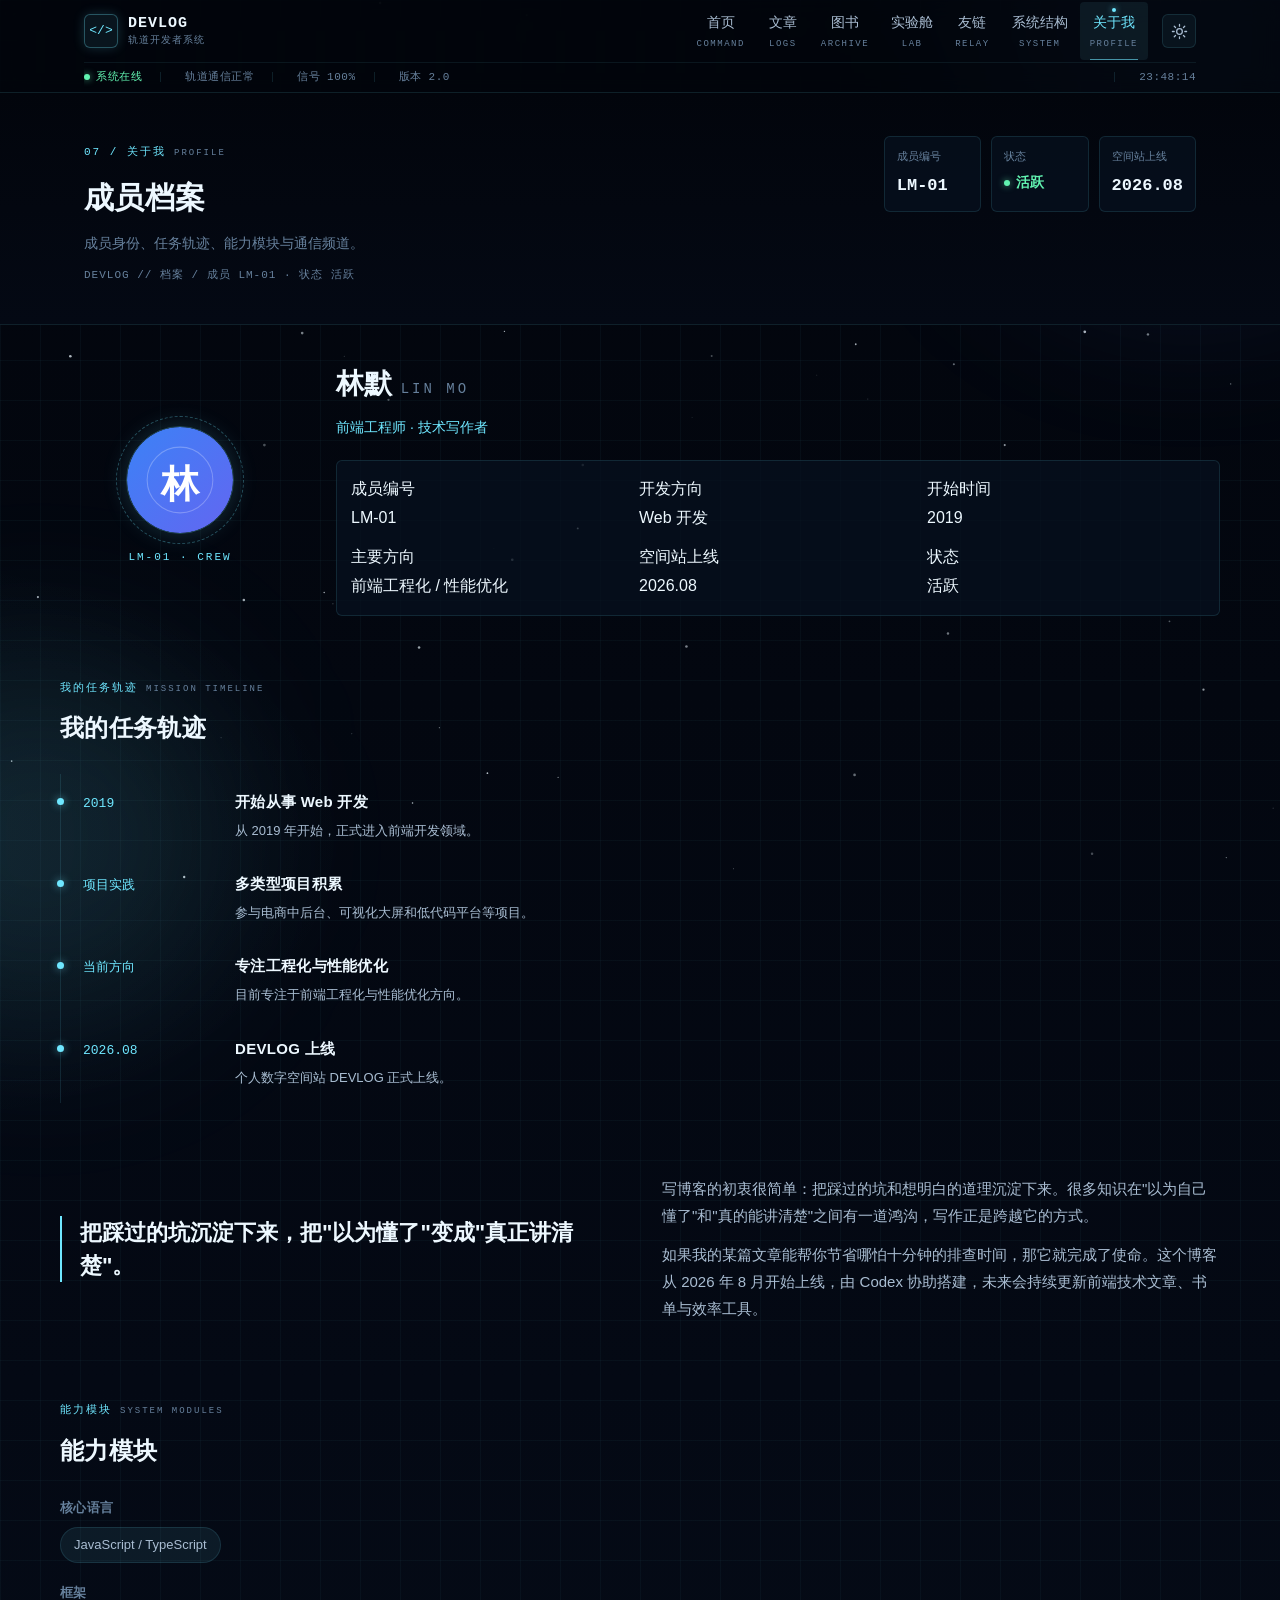
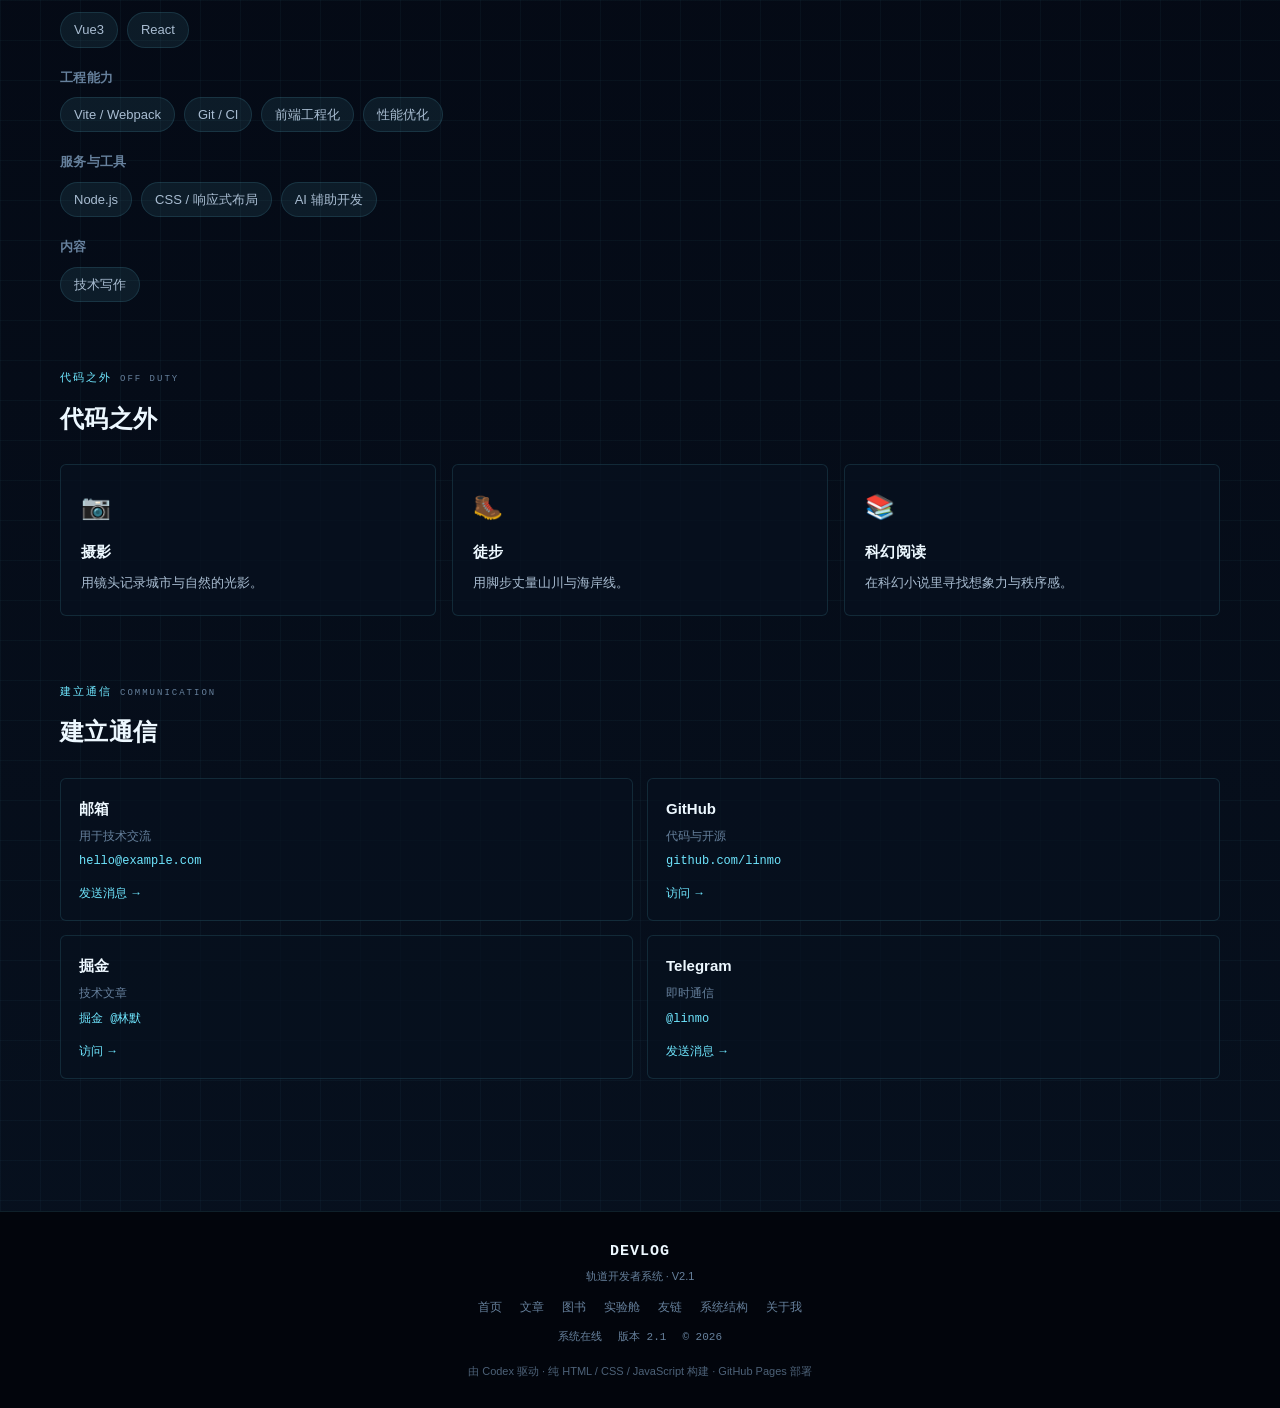
==== commit 90d89b0b: "feat: DEVLOG V2.1 内页信息架构与航天控制系统 UI 深度重构" ====
--- a/about.html
+++ b/about.html
@@ -53,93 +53,135 @@
 
   <canvas id="starfield" aria-hidden="true"></canvas>
 
-  <main class="container about-page">
-    <article class="about-card hud-panel" data-reveal>
-      <div class="about-avatar-wrap">
-        <img class="about-avatar" src="images/avatar.svg" alt="林默的头像">
+<main>
+    <section class="page-hero">
+      <div class="container page-hero-inner">
+        <div class="page-hero-left" data-reveal>
+          <span class="section-eyebrow">07 / 关于我 <span class="eyebrow-en">PROFILE</span></span>
+          <h1>成员档案</h1>
+          <p class="page-subtitle">成员身份、任务轨迹、能力模块与通信频道。</p>
+          <p class="page-path">DEVLOG // 档案 / 成员 LM-01 · 状态 活跃</p>
+        </div>
+        <dl class="page-hero-stats" data-reveal>
+          <div><dt>成员编号</dt><dd>LM-01</dd></div>
+          <div><dt>状态</dt><dd class="stat-ok"><i class="signal-dot ok"></i>活跃</dd></div>
+          <div><dt>空间站上线</dt><dd>2026.08</dd></div>
+        </dl>
       </div>
-      <h1 class="about-name">林默 <span class="about-en">LIN MO</span></h1>
-      <p class="about-role">前端工程师 · 技术写作者</p>
-      <div class="about-crew-data">
-        <div class="data-item"><span class="telemetry-label">成员编号</span><span class="telemetry-value">LM-01</span></div>
-        <div class="data-item"><span class="telemetry-label">姓名</span><span class="telemetry-value">林默</span></div>
-        <div class="data-item"><span class="telemetry-label">职业</span><span class="telemetry-value">前端工程师</span></div>
-        <div class="data-item"><span class="telemetry-label">方向</span><span class="telemetry-value">Web 开发</span></div>
-        <div class="data-item"><span class="telemetry-label">基地</span><span class="telemetry-value">地球</span></div>
-        <div class="data-item"><span class="telemetry-label">状态</span><span class="telemetry-value"><i class="signal-dot ok"></i> 活跃</span></div>
-      </div>
+    </section>
 
-      <div class="about-intro">
-        <p>你好，我是林默，一名热爱前端开发的工程师。从 2019 年开始从事 Web 开发，先后参与过电商中后台、可视化大屏和低代码平台等项目，目前专注于前端工程化与性能优化方向。</p>
-        <p>写博客的初衷很简单：把踩过的坑和想明白的道理沉淀下来。很多知识在"以为自己懂了"和"真的能讲清楚"之间有一道鸿沟，写作正是跨越它的方式。如果我的某篇文章能帮你节省哪怕十分钟的排查时间，那它就完成了使命。</p>
-        <p>除了写代码，我也喜欢摄影、徒步和阅读科幻小说。欢迎通过下面的方式与我交流，一起聊聊技术，也聊聊生活。</p>
-        <p>这个博客从 2026 年 8 月开始上线，由 Codex 协助搭建。未来会持续更新前端技术文章、书单与效率工具，把每一篇都当作一次和读者的对话。</p>
-      </div>
-
-      <section class="about-section">
-        <h2>技能标签</h2>
-        <div class="skill-tags">
-          <span class="skill-tag">JavaScript / TypeScript</span>
-          <span class="skill-tag">Vue3</span>
-          <span class="skill-tag">React</span>
-          <span class="skill-tag">Node.js</span>
-          <span class="skill-tag">CSS / 响应式布局</span>
-          <span class="skill-tag">Vite / Webpack</span>
-          <span class="skill-tag">性能优化</span>
-          <span class="skill-tag">前端工程化</span>
-          <span class="skill-tag">Git / CI</span>
-          <span class="skill-tag">AI 辅助开发</span>
-          <span class="skill-tag">技术写作</span>
+    <div class="container profile-main">
+      <!-- 成员身份档案 -->
+      <section class="crew-identity" data-reveal>
+        <div class="crew-avatar-col">
+          <div class="about-avatar-wrap">
+            <img class="about-avatar" src="images/avatar.svg" alt="林默的头像">
+            <span class="crew-tag">LM-01 · CREW</span>
+          </div>
+        </div>
+        <div class="crew-info-col">
+          <h1 class="about-name">林默 <span class="about-en">LIN MO</span></h1>
+          <p class="about-role">前端工程师 · 技术写作者</p>
+          <dl class="about-crew-data">
+            <div><dt>成员编号</dt><dd>LM-01</dd></div>
+            <div><dt>开发方向</dt><dd>Web 开发</dd></div>
+            <div><dt>开始时间</dt><dd>2019</dd></div>
+            <div><dt>主要方向</dt><dd>前端工程化 / 性能优化</dd></div>
+            <div><dt>空间站上线</dt><dd>2026.08</dd></div>
+            <div><dt>状态</dt><dd class="stat-ok"><i class="signal-dot ok"></i>活跃</dd></div>
+          </dl>
         </div>
       </section>
 
-      <section class="about-section">
-        <h2>联系方式</h2>
-        <ul class="contact-list">
-          <li>
-            <span class="contact-icon"><svg viewBox="0 0 24 24" fill="none" stroke="currentColor" stroke-width="1.6" aria-hidden="true"><rect x="3" y="5" width="18" height="14" rx="2"/><path d="M3 7l9 6 9-6"/></svg></span>
-            <a href="mailto:hello@example.com">hello@example.com</a>
-          </li>
-          <li>
-            <span class="contact-icon">
-              <svg viewBox="0 0 24 24" width="16" height="16" fill="currentColor" aria-hidden="true">
-                <path d="M12 .297c-6.63 0-12 5.373-12 12 0 5.303 3.438 9.8 8.205 11.385.6.113.82-.258.82-.577 0-.285-.01-1.04-.015-2.04-3.338.724-4.042-1.61-4.042-1.61C4.422 18.07 3.633 17.7 3.633 17.7c-1.087-.744.084-.729.084-.729 1.205.084 1.838 1.236 1.838 1.236 1.07 1.835 2.809 1.305 3.495.998.108-.776.417-1.305.76-1.605-2.665-.3-5.466-1.332-5.466-5.93 0-1.31.465-2.38 1.235-3.22-.135-.303-.54-1.523.105-3.176 0 0 1.005-.322 3.3 1.23.96-.267 1.98-.399 3-.405 1.02.006 2.04.138 3 .405 2.28-1.552 3.285-1.23 3.285-1.23.645 1.653.24 2.873.12 3.176.765.84 1.23 1.91 1.23 3.22 0 4.61-2.805 5.625-5.475 5.92.42.36.81 1.096.81 2.22 0 1.606-.015 2.896-.015 3.286 0 .315.21.69.825.57C20.565 22.092 24 17.592 24 12.297c0-6.627-5.373-12-12-12"/>
-              </svg>
-            </span>
-            <a href="https://github.com/" target="_blank" rel="noopener">github.com/linmo</a>
-          </li>
-          <li>
-            <span class="contact-icon"><svg viewBox="0 0 24 24" fill="none" stroke="currentColor" stroke-width="1.6" aria-hidden="true"><path d="M10 13a5 5 0 0 0 7.5.5l2-2a5 5 0 0 0-7-7l-1 1"/><path d="M14 11a5 5 0 0 0-7.5-.5l-2 2a5 5 0 0 0 7 7l1-1"/></svg></span>
-            <a href="https://juejin.cn/" target="_blank" rel="noopener">掘金 @林默</a>
-          </li>
-          <li>
-            <span class="contact-icon"><svg viewBox="0 0 24 24" fill="none" stroke="currentColor" stroke-width="1.6" stroke-linecap="round" stroke-linejoin="round" aria-hidden="true"><path d="M22 2L11 13"/><path d="M22 2l-7 20-4-9-9-4 20-7z"/></svg></span>
-            <a href="https://t.me/" target="_blank" rel="noopener">Telegram @linmo</a>
-          </li>
-        </ul>
+      <!-- 我的任务轨迹 -->
+      <section class="profile-section" data-reveal>
+        <div class="home-section-head">
+          <span class="section-eyebrow">我的任务轨迹 <span class="eyebrow-en">MISSION TIMELINE</span></span>
+          <h2>我的任务轨迹</h2>
+        </div>
+        <ol class="timeline">
+          <li><span class="tl-year">2019</span><div class="tl-body"><h3>开始从事 Web 开发</h3><p>从 2019 年开始，正式进入前端开发领域。</p></div></li>
+          <li><span class="tl-year">项目实践</span><div class="tl-body"><h3>多类型项目积累</h3><p>参与电商中后台、可视化大屏和低代码平台等项目。</p></div></li>
+          <li><span class="tl-year">当前方向</span><div class="tl-body"><h3>专注工程化与性能优化</h3><p>目前专注于前端工程化与性能优化方向。</p></div></li>
+          <li><span class="tl-year">2026.08</span><div class="tl-body"><h3>DEVLOG 上线</h3><p>个人数字空间站 DEVLOG 正式上线。</p></div></li>
+        </ol>
       </section>
-    </article>
+
+      <!-- 为什么记录 -->
+      <section class="profile-section why-record" data-reveal>
+        <blockquote class="why-quote">把踩过的坑沉淀下来，把"以为懂了"变成"真正讲清楚"。</blockquote>
+        <div class="why-text">
+          <p>写博客的初衷很简单：把踩过的坑和想明白的道理沉淀下来。很多知识在"以为自己懂了"和"真的能讲清楚"之间有一道鸿沟，写作正是跨越它的方式。</p>
+          <p>如果我的某篇文章能帮你节省哪怕十分钟的排查时间，那它就完成了使命。这个博客从 2026 年 8 月开始上线，由 Codex 协助搭建，未来会持续更新前端技术文章、书单与效率工具。</p>
+        </div>
+      </section>
+
+      <!-- 能力模块 -->
+      <section class="profile-section" data-reveal>
+        <div class="home-section-head">
+          <span class="section-eyebrow">能力模块 <span class="eyebrow-en">SYSTEM MODULES</span></span>
+          <h2>能力模块</h2>
+        </div>
+        <div class="skill-groups">
+          <div class="skill-group"><h3>核心语言</h3><div class="skill-tags"><span class="skill-tag">JavaScript / TypeScript</span></div></div>
+          <div class="skill-group"><h3>框架</h3><div class="skill-tags"><span class="skill-tag">Vue3</span><span class="skill-tag">React</span></div></div>
+          <div class="skill-group"><h3>工程能力</h3><div class="skill-tags"><span class="skill-tag">Vite / Webpack</span><span class="skill-tag">Git / CI</span><span class="skill-tag">前端工程化</span><span class="skill-tag">性能优化</span></div></div>
+          <div class="skill-group"><h3>服务与工具</h3><div class="skill-tags"><span class="skill-tag">Node.js</span><span class="skill-tag">CSS / 响应式布局</span><span class="skill-tag">AI 辅助开发</span></div></div>
+          <div class="skill-group"><h3>内容</h3><div class="skill-tags"><span class="skill-tag">技术写作</span></div></div>
+        </div>
+      </section>
+
+      <!-- 代码之外 -->
+      <section class="profile-section" data-reveal>
+        <div class="home-section-head">
+          <span class="section-eyebrow">代码之外 <span class="eyebrow-en">OFF DUTY</span></span>
+          <h2>代码之外</h2>
+        </div>
+        <div class="off-duty">
+          <div class="off-duty-card"><span class="off-duty-icon">📷</span><h3>摄影</h3><p>用镜头记录城市与自然的光影。</p></div>
+          <div class="off-duty-card"><span class="off-duty-icon">🥾</span><h3>徒步</h3><p>用脚步丈量山川与海岸线。</p></div>
+          <div class="off-duty-card"><span class="off-duty-icon">📚</span><h3>科幻阅读</h3><p>在科幻小说里寻找想象力与秩序感。</p></div>
+        </div>
+      </section>
+
+      <!-- 建立通信 -->
+      <section class="profile-section" data-reveal>
+        <div class="home-section-head">
+          <span class="section-eyebrow">建立通信 <span class="eyebrow-en">COMMUNICATION</span></span>
+          <h2>建立通信</h2>
+        </div>
+        <div class="comm-channels">
+          <a class="comm-channel" href="mailto:hello@example.com"><span class="comm-name">邮箱</span><span class="comm-desc">用于技术交流</span><span class="comm-addr">hello@example.com</span><span class="comm-go">发送消息 →</span></a>
+          <a class="comm-channel" href="https://github.com/" target="_blank" rel="noopener"><span class="comm-name">GitHub</span><span class="comm-desc">代码与开源</span><span class="comm-addr">github.com/linmo</span><span class="comm-go">访问 →</span></a>
+          <a class="comm-channel" href="https://juejin.cn/" target="_blank" rel="noopener"><span class="comm-name">掘金</span><span class="comm-desc">技术文章</span><span class="comm-addr">掘金 @林默</span><span class="comm-go">访问 →</span></a>
+          <a class="comm-channel" href="https://t.me/" target="_blank" rel="noopener"><span class="comm-name">Telegram</span><span class="comm-desc">即时通信</span><span class="comm-addr">@linmo</span><span class="comm-go">发送消息 →</span></a>
+        </div>
+      </section>
+    </div>
   </main>
 
   <footer class="site-footer">
-    <div class="container">
-      <p class="footer-info">© 2026 DevLog · 建站于 2026 年 8 月</p>
-      <p class="footer-links">
+    <div class="container footer-grid">
+      <div class="footer-brand">
+        <span class="logo-name">DEVLOG</span>
+        <span class="footer-sub">轨道开发者系统 · V2.1</span>
+      </div>
+      <nav class="footer-links" aria-label="页脚导航">
         <a href="index.html">首页</a>
         <a href="articles.html">文章</a>
         <a href="books.html">图书</a>
         <a href="menu.html">实验舱</a>
         <a href="links.html">友链</a>
         <a href="structure.html">系统结构</a>
-        <a href="about.html">关于</a>
-      </p>
-      <a class="codex-badge" href="https://openai.com/codex/" target="_blank" rel="noopener" aria-label="由 Codex 驱动">
-        <svg viewBox="0 0 24 24" fill="currentColor" aria-hidden="true">
-          <path d="M12 0C12.9 6.4 17.6 11.1 24 12 17.6 12.9 12.9 17.6 12 24 11.1 17.6 6.4 12.9 0 12 6.4 11.1 11.1 6.4 12 0Z"/>
-        </svg>
-        <span>由 Codex 驱动</span>
-      </a>
+        <a href="about.html">关于我</a>
+      </nav>
+      <div class="footer-status">
+        <span><i class="signal-dot ok"></i>系统在线</span>
+        <span>版本 2.1</span>
+        <span>© 2026</span>
+      </div>
     </div>
+    <p class="footer-codex">由 Codex 驱动 · 纯 HTML / CSS / JavaScript 构建 · GitHub Pages 部署</p>
   </footer>
 
   <button id="back-to-top" class="back-to-top" type="button" aria-label="返回顶部" title="返回顶部">
--- a/css/style.css
+++ b/css/style.css
@@ -1340,11 +1340,11 @@
 /* ---------- 10. 天气遥测（地面环境） ---------- */
 
 .home-section {
-  margin-bottom: 52px;
+  margin-bottom: 88px;
 }
 
 .home-main {
-  padding: 44px 0 64px;
+  padding: 56px 0 80px;
 }
 
 .home-section-head {
@@ -1913,162 +1913,6 @@
   color: var(--cyan);
   border-color: var(--border-strong);
   background: var(--accent-soft);
-}
-
-/* 侧边栏 */
-
-.sidebar {
-  display: flex;
-  flex-direction: column;
-  gap: 16px;
-  position: sticky;
-  top: calc(var(--header-h) + var(--status-h) + 16px);
-}
-
-.widget {
-  padding: 16px;
-}
-
-.widget-title {
-  display: flex;
-  align-items: center;
-  gap: 8px;
-  margin-bottom: 12px;
-  padding-bottom: 8px;
-  border-bottom: 1px solid var(--line);
-  font-size: 14px;
-  font-weight: 700;
-  color: var(--text);
-}
-
-.widget-title::before {
-  content: "";
-  width: 3px;
-  height: 12px;
-  background: var(--cyan);
-}
-
-.profile-card {
-  text-align: center;
-}
-
-.avatar {
-  width: 72px;
-  height: 72px;
-  margin: 0 auto 10px;
-  border-radius: 50%;
-  border: 1px solid var(--border-strong);
-  box-shadow: 0 0 0 4px var(--accent-soft), 0 0 18px rgba(111, 231, 255, 0.2);
-}
-
-.profile-name {
-  font-size: 16px;
-  font-weight: 700;
-  color: var(--text);
-}
-
-.profile-role {
-  margin-top: 3px;
-  font-size: 12px;
-  color: var(--text-3);
-}
-
-.profile-online {
-  display: inline-flex;
-  align-items: center;
-  gap: 6px;
-  margin-top: 8px;
-  font-size: 11px;
-  color: var(--green);
-}
-
-.profile-links {
-  margin-top: 12px;
-  display: flex;
-  justify-content: center;
-  gap: 14px;
-  font-size: 12px;
-}
-
-.category-list {
-  list-style: none;
-  display: flex;
-  flex-direction: column;
-  gap: 2px;
-}
-
-.category-list li a {
-  display: flex;
-  align-items: center;
-  justify-content: space-between;
-  padding: 6px 8px;
-  border-radius: 4px;
-  color: var(--text-2);
-  font-size: 13px;
-  transition: background 0.15s ease, color 0.15s ease;
-}
-
-.category-list li a:hover {
-  background: var(--accent-soft);
-  color: var(--text);
-}
-
-.category-list li a.active {
-  background: var(--accent-soft);
-  color: var(--cyan);
-  font-weight: 600;
-}
-
-.category-list .count {
-  font-size: 11px;
-  color: var(--text-3);
-  background: var(--btn-ghost-bg);
-  border-radius: 999px;
-  padding: 1px 8px;
-}
-
-.recent-list {
-  list-style: none;
-  display: flex;
-  flex-direction: column;
-  gap: 10px;
-}
-
-.recent-list a {
-  display: flex;
-  gap: 10px;
-  align-items: flex-start;
-  color: var(--text-2);
-  font-size: 13px;
-  line-height: 1.5;
-}
-
-.recent-list a:hover {
-  color: var(--cyan);
-}
-
-.recent-thumb {
-  flex: none;
-  width: 44px;
-  height: 44px;
-  border-radius: var(--radius-sm);
-  object-fit: cover;
-  border: 1px solid var(--line);
-}
-
-.recent-title {
-  display: -webkit-box;
-  -webkit-line-clamp: 2;
-  -webkit-box-orient: vertical;
-  overflow: hidden;
-}
-
-.recent-date {
-  display: block;
-  margin-top: 2px;
-  font-family: var(--font-mono);
-  font-size: 10px;
-  color: var(--text-3);
 }
 
 /* ---------- 16. 文章详情 ---------- */
@@ -3374,6 +3218,1162 @@
   transform: none;
 }
 
+/* ---------- V2.1 内页信息架构 ---------- */
+
+/* 页面任务抬头 */
+
+.page-hero {
+  padding: 44px 0 38px;
+  background: var(--titlebar-bg);
+  border-bottom: 1px solid var(--border);
+}
+
+.page-hero-inner {
+  display: flex;
+  align-items: flex-start;
+  justify-content: space-between;
+  gap: 36px;
+}
+
+.page-hero-left h1 {
+  font-size: 30px;
+  color: var(--text);
+}
+
+.page-path {
+  margin-top: 10px;
+  font-family: var(--font-mono);
+  font-size: 11px;
+  letter-spacing: 1px;
+  color: var(--text-3);
+}
+
+.page-hero-stats {
+  display: grid;
+  grid-template-columns: repeat(auto-fit, minmax(96px, 1fr));
+  gap: 10px;
+  min-width: 300px;
+}
+
+.page-hero-stats div {
+  padding: 10px 12px;
+  border: 1px solid var(--border);
+  border-radius: 6px;
+  background: var(--card);
+}
+
+.page-hero-stats dt {
+  font-size: 11px;
+  color: var(--text-3);
+}
+
+.page-hero-stats dd {
+  margin-top: 4px;
+  font-family: var(--font-mono);
+  font-size: 17px;
+  font-weight: 700;
+  color: var(--text);
+}
+
+.page-hero-stats .stat-ok {
+  color: var(--green);
+  font-size: 14px;
+  display: inline-flex;
+  align-items: center;
+  gap: 6px;
+}
+
+/* 日志数据库 / 知识数据库 */
+
+.log-db,
+.kb-db,
+.arch-main,
+.relay-main,
+.profile-main {
+  padding: 34px 0 72px;
+}
+
+.log-console {
+  padding: 14px 16px;
+  margin-bottom: 42px;
+}
+
+.log-console-row {
+  display: flex;
+  align-items: center;
+  gap: 16px;
+  flex-wrap: wrap;
+}
+
+.log-search {
+  flex: 1;
+  min-width: 240px;
+  display: flex;
+  align-items: center;
+  gap: 8px;
+  padding: 9px 12px;
+  border: 1px solid var(--border);
+  border-radius: 6px;
+  background: var(--input-bg);
+}
+
+.log-search svg {
+  width: 16px;
+  height: 16px;
+  color: var(--text-3);
+  flex: none;
+}
+
+.log-search input {
+  flex: 1;
+  min-height: 24px;
+  border: none;
+  outline: none;
+  background: transparent;
+  color: var(--text);
+  font-size: 14px;
+}
+
+.log-search input::placeholder {
+  color: var(--text-3);
+}
+
+.log-sort {
+  display: inline-flex;
+  gap: 6px;
+}
+
+.sort-btn {
+  min-height: 36px;
+  padding: 6px 14px;
+  border: 1px solid var(--border);
+  border-radius: 6px;
+  background: transparent;
+  color: var(--text-2);
+  font-size: 13px;
+  cursor: pointer;
+  transition: color 0.2s ease, border-color 0.2s ease, background 0.2s ease;
+}
+
+.sort-btn.active {
+  color: var(--cyan);
+  border-color: var(--border-strong);
+  background: var(--accent-soft);
+}
+
+.log-count {
+  font-family: var(--font-mono);
+  font-size: 12px;
+  color: var(--text-3);
+  margin-left: auto;
+  white-space: nowrap;
+}
+
+.log-cats {
+  display: flex;
+  flex-wrap: wrap;
+  gap: 8px;
+  margin-top: 12px;
+}
+
+.log-section-title {
+  display: flex;
+  align-items: baseline;
+  gap: 10px;
+  margin-bottom: 16px;
+  font-size: 20px;
+  color: var(--text);
+}
+
+.log-featured-section,
+.log-archive-section {
+  margin-bottom: 46px;
+}
+
+.featured-log {
+  display: grid;
+  grid-template-columns: 55% 45%;
+  border: 1px solid var(--border);
+  border-radius: var(--radius);
+  background: var(--card);
+  overflow: hidden;
+  transition: transform 0.25s ease, border-color 0.25s ease;
+}
+
+.featured-log:hover {
+  transform: translateY(-3px);
+  border-color: var(--border-strong);
+}
+
+.featured-log-cover {
+  position: relative;
+  min-height: 270px;
+}
+
+.featured-log-cover img {
+  position: absolute;
+  inset: 0;
+  width: 100%;
+  height: 100%;
+  object-fit: cover;
+}
+
+.featured-log-cover .mission-id {
+  position: absolute;
+  top: 12px;
+  left: 14px;
+  padding: 3px 10px;
+  background: rgba(2, 5, 12, 0.72);
+  border: 1px solid var(--border-strong);
+  border-radius: 4px;
+}
+
+.featured-log-info {
+  display: flex;
+  flex-direction: column;
+  justify-content: center;
+  padding: 26px 28px;
+}
+
+.featured-log-info h3 {
+  font-size: 21px;
+  margin: 12px 0 10px;
+  line-height: 1.4;
+  color: var(--text);
+}
+
+.featured-log-info p {
+  color: var(--text-2);
+  font-size: 14px;
+  line-height: 1.8;
+}
+
+.featured-log-meta {
+  display: flex;
+  align-items: center;
+  gap: 8px;
+  margin-top: 14px;
+  font-size: 12px;
+  color: var(--text-3);
+}
+
+.log-rows {
+  border: 1px solid var(--border);
+  border-radius: var(--radius);
+  overflow: hidden;
+  background: var(--card);
+}
+
+.log-row {
+  display: grid;
+  grid-template-columns: 84px 1fr 90px;
+  align-items: center;
+  gap: 14px;
+  padding: 15px 18px;
+  border-bottom: 1px solid var(--line);
+  color: var(--text);
+  transition: background 0.2s ease;
+}
+
+.log-row:last-child {
+  border-bottom: none;
+}
+
+.log-row:hover {
+  background: var(--accent-soft);
+}
+
+.log-row-id {
+  font-family: var(--font-mono);
+  font-size: 12px;
+  color: var(--cyan);
+}
+
+.log-row-main {
+  display: flex;
+  flex-direction: column;
+  min-width: 0;
+}
+
+.log-row-title {
+  font-size: 15px;
+  font-weight: 600;
+  color: var(--text);
+}
+
+.log-row-summary {
+  margin-top: 4px;
+  font-size: 13px;
+  color: var(--text-2);
+  overflow: hidden;
+  text-overflow: ellipsis;
+  white-space: nowrap;
+}
+
+.log-row-meta {
+  margin-top: 6px;
+  font-size: 11px;
+  color: var(--text-3);
+  display: flex;
+  align-items: center;
+  gap: 6px;
+  flex-wrap: wrap;
+}
+
+.log-row-open {
+  font-size: 13px;
+  color: var(--cyan);
+  opacity: 0;
+  transform: translateX(4px);
+  transition: opacity 0.2s ease, transform 0.2s ease;
+  text-align: right;
+}
+
+.log-row:hover .log-row-open {
+  opacity: 1;
+  transform: none;
+}
+
+.db-curator {
+  margin-top: 18px;
+  text-align: center;
+  font-size: 12px;
+  color: var(--text-3);
+}
+
+/* 沉浸式阅读器 */
+
+.reader-wrap {
+  padding: 30px 0 72px;
+}
+
+.reader-header {
+  display: grid;
+  grid-template-columns: 1fr auto;
+  gap: 32px;
+  margin-bottom: 26px;
+}
+
+.reader-head-left h1 {
+  font-size: 30px;
+  line-height: 1.4;
+  color: var(--text);
+}
+
+.reader-summary {
+  margin-top: 12px;
+  color: var(--text-2);
+  font-size: 15px;
+  max-width: 640px;
+}
+
+.reader-tags {
+  display: flex;
+  flex-wrap: wrap;
+  gap: 8px;
+  margin-top: 12px;
+}
+
+.reader-data {
+  display: grid;
+  grid-template-columns: repeat(2, minmax(110px, 1fr));
+  gap: 10px 22px;
+  padding: 14px 16px;
+  border: 1px solid var(--border);
+  border-radius: var(--radius-sm);
+  background: var(--card);
+  align-self: start;
+  min-width: 300px;
+}
+
+.reader-data dt {
+  font-size: 11px;
+  color: var(--text-3);
+}
+
+.reader-data dd {
+  margin-top: 3px;
+  font-size: 13px;
+  color: var(--text);
+  display: flex;
+  align-items: center;
+  gap: 6px;
+}
+
+.reader-cover {
+  position: relative;
+  border-radius: var(--radius);
+  overflow: hidden;
+  margin-bottom: 30px;
+  border: 1px solid var(--line);
+}
+
+.reader-cover img {
+  width: 100%;
+  max-height: 420px;
+  object-fit: cover;
+}
+
+.reader-cover::after {
+  content: "";
+  position: absolute;
+  inset: 0;
+  background-image:
+    linear-gradient(rgba(111, 231, 255, 0.05) 1px, transparent 1px),
+    linear-gradient(90deg, rgba(111, 231, 255, 0.05) 1px, transparent 1px);
+  background-size: 34px 34px;
+  pointer-events: none;
+}
+
+.reader-cover figcaption {
+  position: absolute;
+  left: 14px;
+  right: 14px;
+  bottom: 12px;
+  display: flex;
+  justify-content: space-between;
+  font-family: var(--font-mono);
+  font-size: 11px;
+  color: rgba(237, 248, 255, 0.85);
+}
+
+.reader-layout {
+  display: grid;
+  grid-template-columns: minmax(0, 780px) 240px;
+  gap: 44px;
+  justify-content: center;
+  align-items: start;
+}
+
+.reader-body {
+  max-width: 780px;
+  font-size: 17px;
+  line-height: 1.85;
+  color: var(--text-2);
+}
+
+.reader-body h2,
+.reader-body h3 {
+  scroll-margin-top: calc(var(--header-h) + var(--status-h) + 22px);
+  color: var(--text);
+}
+
+.reader-toc {
+  position: sticky;
+  top: calc(var(--header-h) + var(--status-h) + 24px);
+  border-left: 1px solid var(--line);
+  padding-left: 18px;
+}
+
+.reader-toc h3 {
+  font-size: 13px;
+  color: var(--text-3);
+  margin-bottom: 12px;
+  letter-spacing: 1px;
+}
+
+.reader-toc ol {
+  list-style: none;
+}
+
+.reader-toc li {
+  margin: 2px 0;
+}
+
+.reader-toc li.toc-h3 {
+  padding-left: 12px;
+}
+
+.reader-toc a {
+  display: flex;
+  gap: 8px;
+  padding: 5px 8px;
+  border-radius: 4px;
+  font-size: 13px;
+  color: var(--text-3);
+  border-left: 2px solid transparent;
+  transition: color 0.2s ease, background 0.2s ease, border-color 0.2s ease;
+}
+
+.reader-toc a:hover {
+  color: var(--text);
+}
+
+.reader-toc a.active {
+  color: var(--cyan);
+  border-left-color: var(--cyan);
+  background: var(--accent-soft);
+}
+
+.toc-num {
+  font-family: var(--font-mono);
+  font-size: 10px;
+  opacity: 0.7;
+}
+
+.toc-progress {
+  margin-top: 18px;
+  padding-top: 14px;
+  border-top: 1px dashed var(--line);
+  display: flex;
+  justify-content: space-between;
+  font-size: 12px;
+  color: var(--text-3);
+}
+
+.toc-progress b {
+  font-family: var(--font-mono);
+  color: var(--cyan);
+}
+
+.toc-toggle {
+  display: none;
+  min-height: 40px;
+  padding: 8px 16px;
+  border: 1px solid var(--border);
+  border-radius: 6px;
+  background: var(--btn-ghost-bg);
+  color: var(--text-2);
+  font-size: 14px;
+  cursor: pointer;
+  margin-bottom: 14px;
+}
+
+.log-jump {
+  display: grid;
+  grid-template-columns: 1fr 1fr;
+  gap: 14px;
+  margin: 46px 0;
+}
+
+.jump {
+  display: flex;
+  flex-direction: column;
+  gap: 4px;
+  padding: 14px 18px;
+  border: 1px solid var(--border);
+  border-radius: var(--radius-sm);
+  background: var(--card);
+  transition: border-color 0.2s ease, transform 0.2s ease;
+}
+
+.jump:hover {
+  border-color: var(--border-strong);
+  transform: translateY(-2px);
+}
+
+.jump.next {
+  text-align: right;
+}
+
+.jump-label {
+  font-size: 11px;
+  color: var(--text-3);
+}
+
+.jump-id {
+  font-family: var(--font-mono);
+  font-size: 11px;
+  color: var(--cyan);
+}
+
+.jump-title {
+  font-size: 14px;
+  font-weight: 600;
+  color: var(--text);
+}
+
+.related-logs h2 {
+  display: flex;
+  align-items: baseline;
+  gap: 10px;
+  margin-bottom: 16px;
+  font-size: 20px;
+  color: var(--text);
+}
+
+.related-grid {
+  display: grid;
+  grid-template-columns: repeat(3, 1fr);
+  gap: 14px;
+}
+
+.related-card {
+  display: flex;
+  flex-direction: column;
+  gap: 6px;
+  padding: 14px 16px;
+  border: 1px solid var(--border);
+  border-radius: var(--radius-sm);
+  background: var(--card);
+  transition: border-color 0.2s ease, transform 0.2s ease;
+}
+
+.related-card:hover {
+  border-color: var(--border-strong);
+  transform: translateY(-2px);
+}
+
+.related-title {
+  font-size: 14px;
+  font-weight: 600;
+  color: var(--text);
+}
+
+.related-meta {
+  font-size: 11px;
+  color: var(--text-3);
+}
+
+/* 知识档案 */
+
+.book-state {
+  display: inline-flex;
+  align-items: center;
+  gap: 6px;
+  margin-top: 9px;
+  font-size: 12px;
+  color: var(--text-3);
+}
+
+.book-state.archived {
+  color: var(--green);
+}
+
+/* 实验舱 */
+
+.lab-layout {
+  display: grid;
+  grid-template-columns: minmax(0, 68%) minmax(0, 32%);
+  gap: 26px;
+  align-items: start;
+  padding: 34px 0 72px;
+}
+
+.lab-manifest {
+  position: sticky;
+  top: calc(var(--header-h) + var(--status-h) + 24px);
+  padding: 18px;
+}
+
+.manifest-head {
+  display: flex;
+  align-items: baseline;
+  justify-content: space-between;
+  margin-bottom: 14px;
+}
+
+.manifest-stats {
+  display: grid;
+  grid-template-columns: 1fr 1fr;
+  gap: 8px;
+  margin-bottom: 14px;
+}
+
+.manifest-stats span {
+  font-size: 12px;
+  color: var(--text-3);
+  padding: 8px 10px;
+  border: 1px solid var(--line);
+  border-radius: 6px;
+  background: var(--btn-ghost-bg);
+}
+
+.manifest-stats b {
+  display: block;
+  margin-top: 2px;
+  font-family: var(--font-mono);
+  font-size: 14px;
+  color: var(--text);
+}
+
+.manifest-row {
+  display: grid;
+  grid-template-columns: 1fr auto auto auto;
+  align-items: center;
+  gap: 10px;
+  padding: 10px 0;
+  border-bottom: 1px dashed var(--line);
+  font-size: 13px;
+}
+
+.manifest-name {
+  color: var(--text);
+}
+
+.manifest-price,
+.manifest-subtotal {
+  font-family: var(--font-mono);
+  font-size: 12px;
+  color: var(--text-2);
+}
+
+.manifest-subtotal {
+  color: var(--cyan);
+}
+
+.manifest-remove {
+  border: none;
+  background: none;
+  color: var(--text-3);
+  font-size: 15px;
+  cursor: pointer;
+}
+
+.manifest-remove:hover {
+  color: var(--danger);
+}
+
+.qty-control {
+  display: inline-flex;
+  align-items: center;
+  gap: 8px;
+}
+
+.qty-btn {
+  width: 28px;
+  height: 28px;
+  border: 1px solid var(--border);
+  border-radius: 4px;
+  background: transparent;
+  color: var(--text-2);
+  font-size: 14px;
+  cursor: pointer;
+  transition: color 0.2s ease, border-color 0.2s ease;
+}
+
+.qty-btn:hover {
+  color: var(--cyan);
+  border-color: var(--border-strong);
+}
+
+.qty-num {
+  min-width: 20px;
+  text-align: center;
+  font-family: var(--font-mono);
+  font-size: 13px;
+  color: var(--text);
+}
+
+.manifest-foot {
+  margin-top: 14px;
+  padding-top: 14px;
+  border-top: 1px solid var(--border);
+  display: grid;
+  grid-template-columns: 1fr auto;
+  gap: 10px;
+  align-items: center;
+}
+
+.manifest-total-label {
+  font-size: 13px;
+  color: var(--text-3);
+}
+
+.manifest-total {
+  font-family: var(--font-mono);
+  font-size: 20px;
+  color: var(--cyan);
+}
+
+.manifest-foot .btn-primary {
+  grid-column: 1 / -1;
+  width: 100%;
+}
+
+.manifest-empty {
+  padding: 18px 0;
+  text-align: center;
+  font-size: 13px;
+  color: var(--text-3);
+}
+
+.dish-no {
+  display: block;
+  padding: 8px 14px;
+  border-bottom: 1px solid var(--line);
+  font-family: var(--font-mono);
+  font-size: 10px;
+  letter-spacing: 1px;
+  color: var(--text-3);
+}
+
+.supply-bar {
+  display: none;
+}
+
+.supply-sheet {
+  width: min(92vw, 480px);
+  border: 1px solid var(--border-strong);
+  border-radius: var(--radius);
+  background: var(--bg-elevated);
+  color: var(--text);
+  padding: 0;
+}
+
+.supply-sheet::backdrop {
+  background: rgba(2, 5, 12, 0.65);
+}
+
+.sheet-head {
+  display: flex;
+  align-items: center;
+  justify-content: space-between;
+  padding: 14px 18px;
+  border-bottom: 1px solid var(--line);
+}
+
+.sheet-body {
+  max-height: 46vh;
+  overflow-y: auto;
+  padding: 4px 18px;
+}
+
+.sheet-foot {
+  display: flex;
+  align-items: center;
+  gap: 12px;
+  padding: 14px 18px;
+  border-top: 1px solid var(--line);
+}
+
+.sheet-foot b {
+  margin-left: auto;
+  font-family: var(--font-mono);
+  font-size: 18px;
+  color: var(--cyan);
+}
+
+/* 星链中继 */
+
+.relay-network {
+  padding: 18px;
+  margin-bottom: 20px;
+}
+
+.relay-network svg {
+  width: 100%;
+  height: auto;
+  display: block;
+}
+
+.relay-ring {
+  fill: none;
+  stroke: rgba(111, 231, 255, 0.14);
+  stroke-dasharray: 3 5;
+}
+
+.relay-center circle {
+  fill: rgba(111, 231, 255, 0.1);
+  stroke: var(--border-strong);
+}
+
+.relay-center text {
+  fill: var(--text);
+  font-size: 12px;
+  font-weight: 700;
+  text-anchor: middle;
+  font-family: var(--font-mono);
+}
+
+.relay-center .center-sub {
+  fill: var(--text-3);
+  font-size: 9px;
+  font-weight: 400;
+  font-family: var(--font-stack);
+}
+
+.relay-item {
+  cursor: pointer;
+}
+
+.relay-item line {
+  stroke: rgba(111, 231, 255, 0.2);
+  stroke-width: 1;
+  transition: stroke 0.2s ease;
+}
+
+.relay-item circle {
+  fill: var(--bg-elevated);
+  stroke: var(--border-strong);
+  transition: stroke 0.2s ease, fill 0.2s ease;
+}
+
+.relay-item .node-letter {
+  fill: var(--cyan);
+  font-size: 11px;
+  font-weight: 700;
+  font-family: var(--font-mono);
+}
+
+.relay-item .node-label {
+  fill: var(--text-3);
+  font-size: 10px;
+  font-family: var(--font-stack);
+}
+
+.relay-item:hover line,
+.relay-item.active line {
+  stroke: var(--cyan);
+}
+
+.relay-item.active line {
+  stroke-width: 1.4;
+}
+
+.relay-item:hover circle,
+.relay-item.active circle {
+  stroke: var(--cyan);
+}
+
+.relay-item.active circle {
+  fill: rgba(111, 231, 255, 0.12);
+}
+
+.relay-info {
+  padding: 18px;
+  margin-bottom: 36px;
+  max-width: 520px;
+}
+
+.relay-info-body div {
+  display: grid;
+  grid-template-columns: 88px 1fr;
+  gap: 10px;
+  padding: 7px 0;
+  border-bottom: 1px dashed var(--line);
+  font-size: 13px;
+}
+
+.relay-info-body dt {
+  color: var(--text-3);
+  font-size: 12px;
+}
+
+.relay-info-body dd {
+  color: var(--text);
+}
+
+.relay-info .btn {
+  margin-top: 14px;
+}
+
+/* 成员档案 */
+
+.crew-identity {
+  display: grid;
+  grid-template-columns: 240px 1fr;
+  gap: 36px;
+  align-items: center;
+  margin-bottom: 56px;
+}
+
+.crew-avatar-col {
+  text-align: center;
+}
+
+.crew-tag {
+  display: block;
+  margin-top: 14px;
+  font-family: var(--font-mono);
+  font-size: 11px;
+  letter-spacing: 2px;
+  color: var(--cyan);
+}
+
+.profile-section {
+  margin-bottom: 60px;
+}
+
+.timeline {
+  list-style: none;
+  max-width: 760px;
+}
+
+.timeline li {
+  display: grid;
+  grid-template-columns: 130px 1fr;
+  gap: 22px;
+  padding: 14px 0 14px 22px;
+  border-left: 1px solid var(--border);
+  position: relative;
+}
+
+.timeline li::before {
+  content: "";
+  position: absolute;
+  left: -4px;
+  top: 24px;
+  width: 7px;
+  height: 7px;
+  border-radius: 50%;
+  background: var(--cyan);
+  box-shadow: 0 0 8px rgba(111, 231, 255, 0.6);
+}
+
+.tl-year {
+  font-family: var(--font-mono);
+  font-size: 13px;
+  color: var(--cyan);
+  padding-top: 4px;
+}
+
+.tl-body h3 {
+  font-size: 15px;
+  color: var(--text);
+}
+
+.tl-body p {
+  margin-top: 4px;
+  font-size: 13px;
+  color: var(--text-2);
+}
+
+.why-record {
+  display: grid;
+  grid-template-columns: 1fr 1fr;
+  gap: 44px;
+  align-items: center;
+}
+
+.why-quote {
+  font-size: 22px;
+  font-weight: 700;
+  line-height: 1.5;
+  color: var(--text);
+  border-left: 2px solid var(--cyan);
+  padding-left: 18px;
+}
+
+.why-text p {
+  margin: 12px 0;
+  color: var(--text-2);
+  font-size: 15px;
+}
+
+.skill-groups {
+  display: grid;
+  gap: 18px;
+  max-width: 760px;
+}
+
+.skill-group h3 {
+  font-size: 13px;
+  color: var(--text-3);
+  margin-bottom: 8px;
+  font-weight: 600;
+}
+
+.off-duty {
+  display: grid;
+  grid-template-columns: repeat(3, 1fr);
+  gap: 16px;
+}
+
+.off-duty-card {
+  padding: 20px;
+  border: 1px solid var(--border);
+  border-radius: var(--radius-sm);
+  background: var(--card);
+}
+
+.off-duty-icon {
+  font-size: 24px;
+}
+
+.off-duty-card h3 {
+  margin-top: 10px;
+  font-size: 15px;
+  color: var(--text);
+}
+
+.off-duty-card p {
+  margin-top: 6px;
+  font-size: 13px;
+  color: var(--text-2);
+}
+
+.comm-channels {
+  display: grid;
+  grid-template-columns: repeat(2, 1fr);
+  gap: 14px;
+}
+
+.comm-channel {
+  display: flex;
+  flex-direction: column;
+  gap: 4px;
+  padding: 16px 18px;
+  border: 1px solid var(--border);
+  border-radius: var(--radius-sm);
+  background: var(--card);
+  transition: border-color 0.2s ease, transform 0.2s ease;
+}
+
+.comm-channel:hover {
+  border-color: var(--border-strong);
+  transform: translateY(-2px);
+}
+
+.comm-name {
+  font-size: 15px;
+  font-weight: 700;
+  color: var(--text);
+}
+
+.comm-desc {
+  font-size: 12px;
+  color: var(--text-3);
+}
+
+.comm-addr {
+  font-family: var(--font-mono);
+  font-size: 12px;
+  color: var(--cyan);
+}
+
+.comm-go {
+  margin-top: 6px;
+  font-size: 12px;
+  color: var(--cyan);
+}
+
+/* 地面站页脚 */
+
+.footer-grid {
+  display: flex;
+  align-items: center;
+  justify-content: space-between;
+  gap: 24px;
+  flex-wrap: wrap;
+}
+
+.footer-brand {
+  display: flex;
+  flex-direction: column;
+  gap: 2px;
+}
+
+.footer-sub {
+  font-size: 11px;
+  color: var(--text-3);
+}
+
+.footer-status {
+  display: flex;
+  gap: 16px;
+  font-family: var(--font-mono);
+  font-size: 11px;
+  color: var(--text-3);
+}
+
+.footer-codex {
+  margin-top: 14px;
+  font-size: 11px;
+  color: var(--text-3);
+  opacity: 0.75;
+}
+
 /* ---------- 24. 响应式 ---------- */
 
 @media (max-width: 1080px) {
@@ -3486,6 +4486,112 @@
   .tx-date {
     display: none;
   }
+
+  .page-hero-inner {
+    flex-direction: column;
+    gap: 24px;
+  }
+
+  .page-hero-stats {
+    width: 100%;
+    min-width: 0;
+  }
+
+  .featured-log {
+    grid-template-columns: 1fr;
+  }
+
+  .featured-log-cover {
+    min-height: 220px;
+  }
+
+  .reader-header {
+    grid-template-columns: 1fr;
+  }
+
+  .reader-data {
+    min-width: 0;
+  }
+
+  .reader-layout {
+    grid-template-columns: 1fr;
+  }
+
+  .reader-toc {
+    position: static;
+    border-left: none;
+    padding-left: 0;
+    margin-bottom: 26px;
+  }
+
+  .reader-toc nav {
+    display: none;
+  }
+
+  .reader-toc.open nav {
+    display: block;
+  }
+
+  .toc-toggle {
+    display: inline-flex;
+  }
+
+  .lab-layout {
+    grid-template-columns: 1fr;
+  }
+
+  .lab-manifest {
+    display: none;
+  }
+
+  .supply-bar {
+    display: block;
+    position: fixed;
+    left: 0;
+    right: 0;
+    bottom: 0;
+    z-index: 85;
+    padding: 10px 16px calc(10px + env(safe-area-inset-bottom));
+    background: var(--header-bg);
+    backdrop-filter: blur(12px);
+    border-top: 1px solid var(--border);
+  }
+
+  .supply-bar button {
+    width: 100%;
+    min-height: 44px;
+    display: flex;
+    align-items: center;
+    justify-content: space-between;
+    padding: 10px 16px;
+    border: 1px solid var(--border-strong);
+    border-radius: 6px;
+    background: rgba(111, 231, 255, 0.1);
+    color: var(--text);
+    font-size: 14px;
+    cursor: pointer;
+  }
+
+  .supply-bar .bar-en {
+    font-family: var(--font-mono);
+    font-size: 10px;
+    letter-spacing: 1px;
+    color: var(--text-3);
+  }
+
+  .crew-identity {
+    grid-template-columns: 1fr;
+    gap: 24px;
+  }
+
+  .why-record {
+    grid-template-columns: 1fr;
+    gap: 24px;
+  }
+
+  .relay-network {
+    display: none;
+  }
 }
 
 @media (max-width: 640px) {
@@ -3559,6 +4665,82 @@
     text-align: left;
   }
 
+  .log-row {
+    grid-template-columns: 64px 1fr;
+    gap: 10px;
+    padding: 13px 14px;
+  }
+
+  .log-row-open {
+    grid-column: 2;
+    text-align: left;
+    opacity: 1;
+    transform: none;
+  }
+
+  .log-row-summary {
+    white-space: normal;
+    display: -webkit-box;
+    -webkit-line-clamp: 2;
+    -webkit-box-orient: vertical;
+  }
+
+  .log-console-row {
+    gap: 10px;
+  }
+
+  .log-search {
+    width: 100%;
+    flex-basis: 100%;
+  }
+
+  .log-cats {
+    flex-wrap: nowrap;
+    overflow-x: auto;
+    padding-bottom: 4px;
+  }
+
+  .related-grid {
+    grid-template-columns: 1fr;
+  }
+
+  .log-jump {
+    grid-template-columns: 1fr;
+  }
+
+  .jump.next {
+    text-align: left;
+  }
+
+  .reader-body {
+    font-size: 16px;
+  }
+
+  .timeline li {
+    grid-template-columns: 1fr;
+    gap: 4px;
+    padding-left: 16px;
+  }
+
+  .off-duty {
+    grid-template-columns: 1fr;
+  }
+
+  .comm-channels {
+    grid-template-columns: 1fr;
+  }
+
+  .footer-grid {
+    flex-direction: column;
+    gap: 14px;
+    text-align: center;
+  }
+
+  .footer-links {
+    flex-wrap: wrap;
+    justify-content: center;
+  }
+
   .about-card {
     padding: 26px 18px;
   }
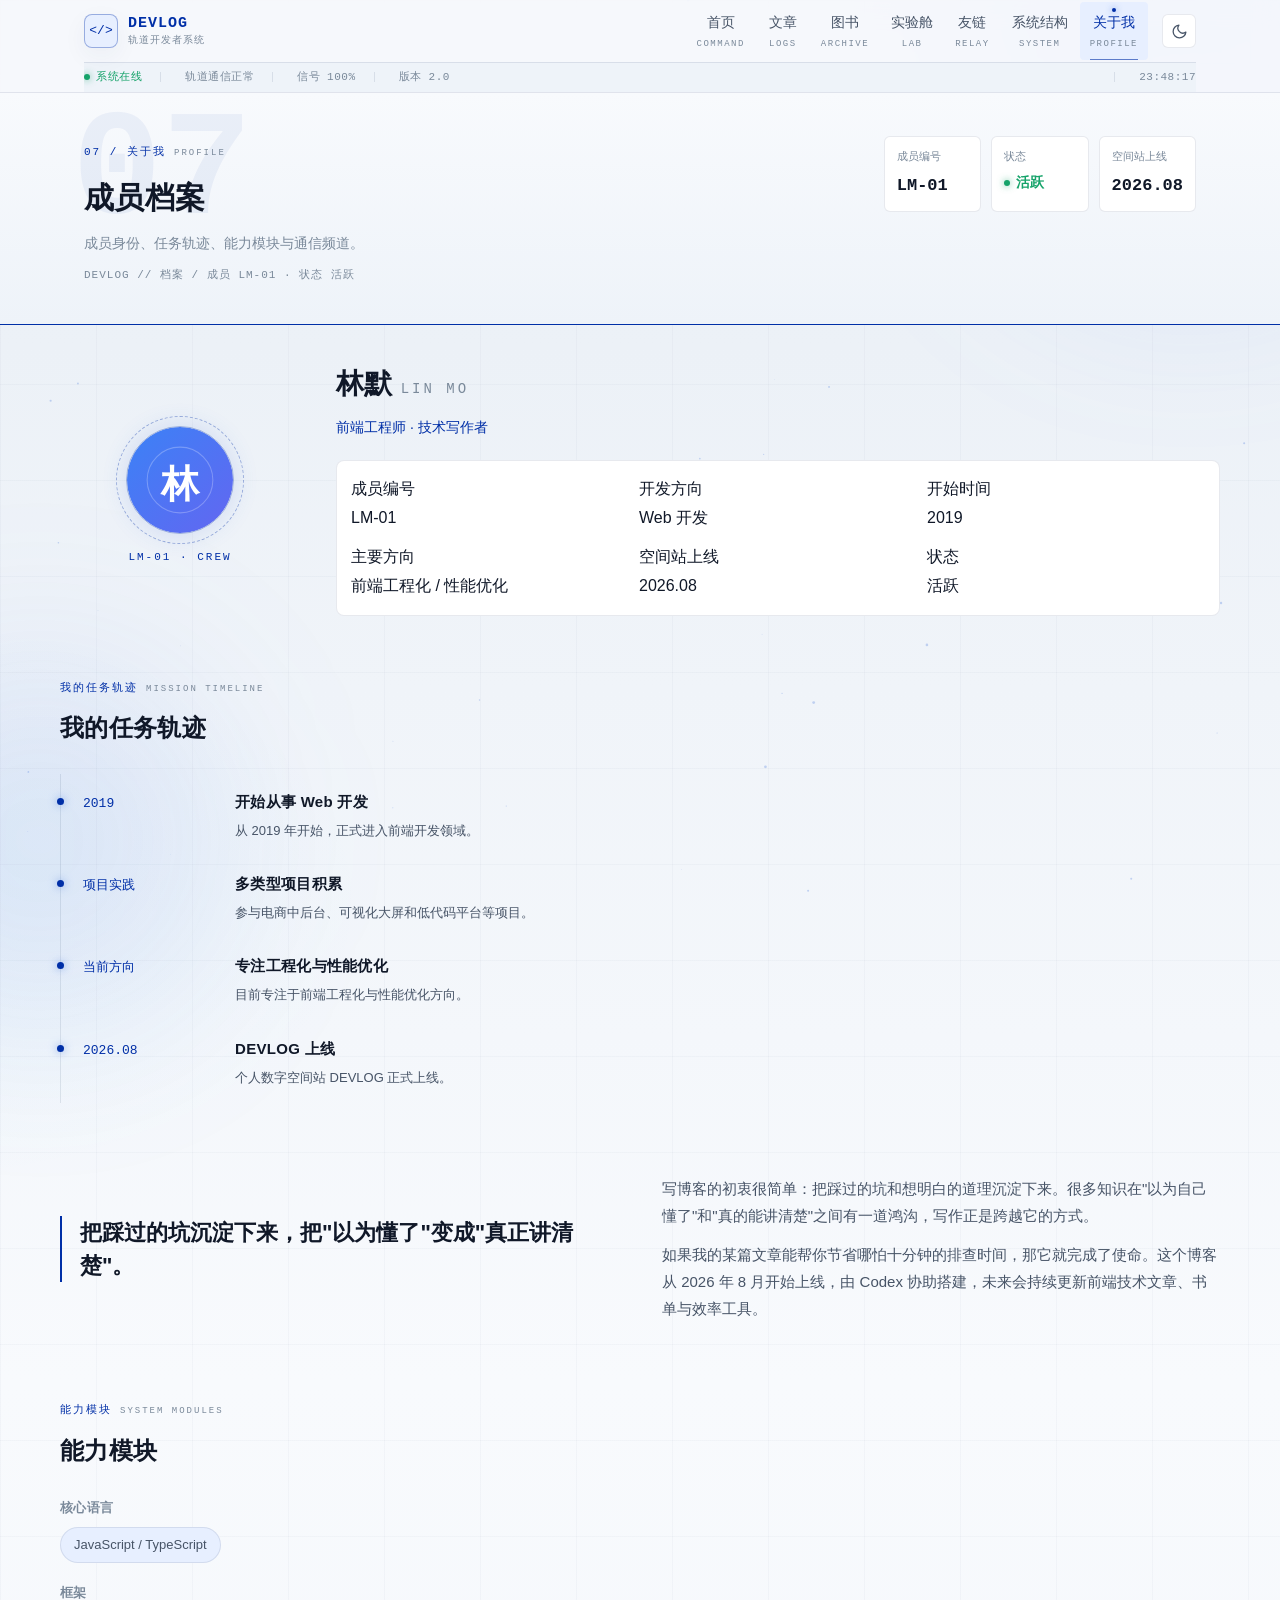
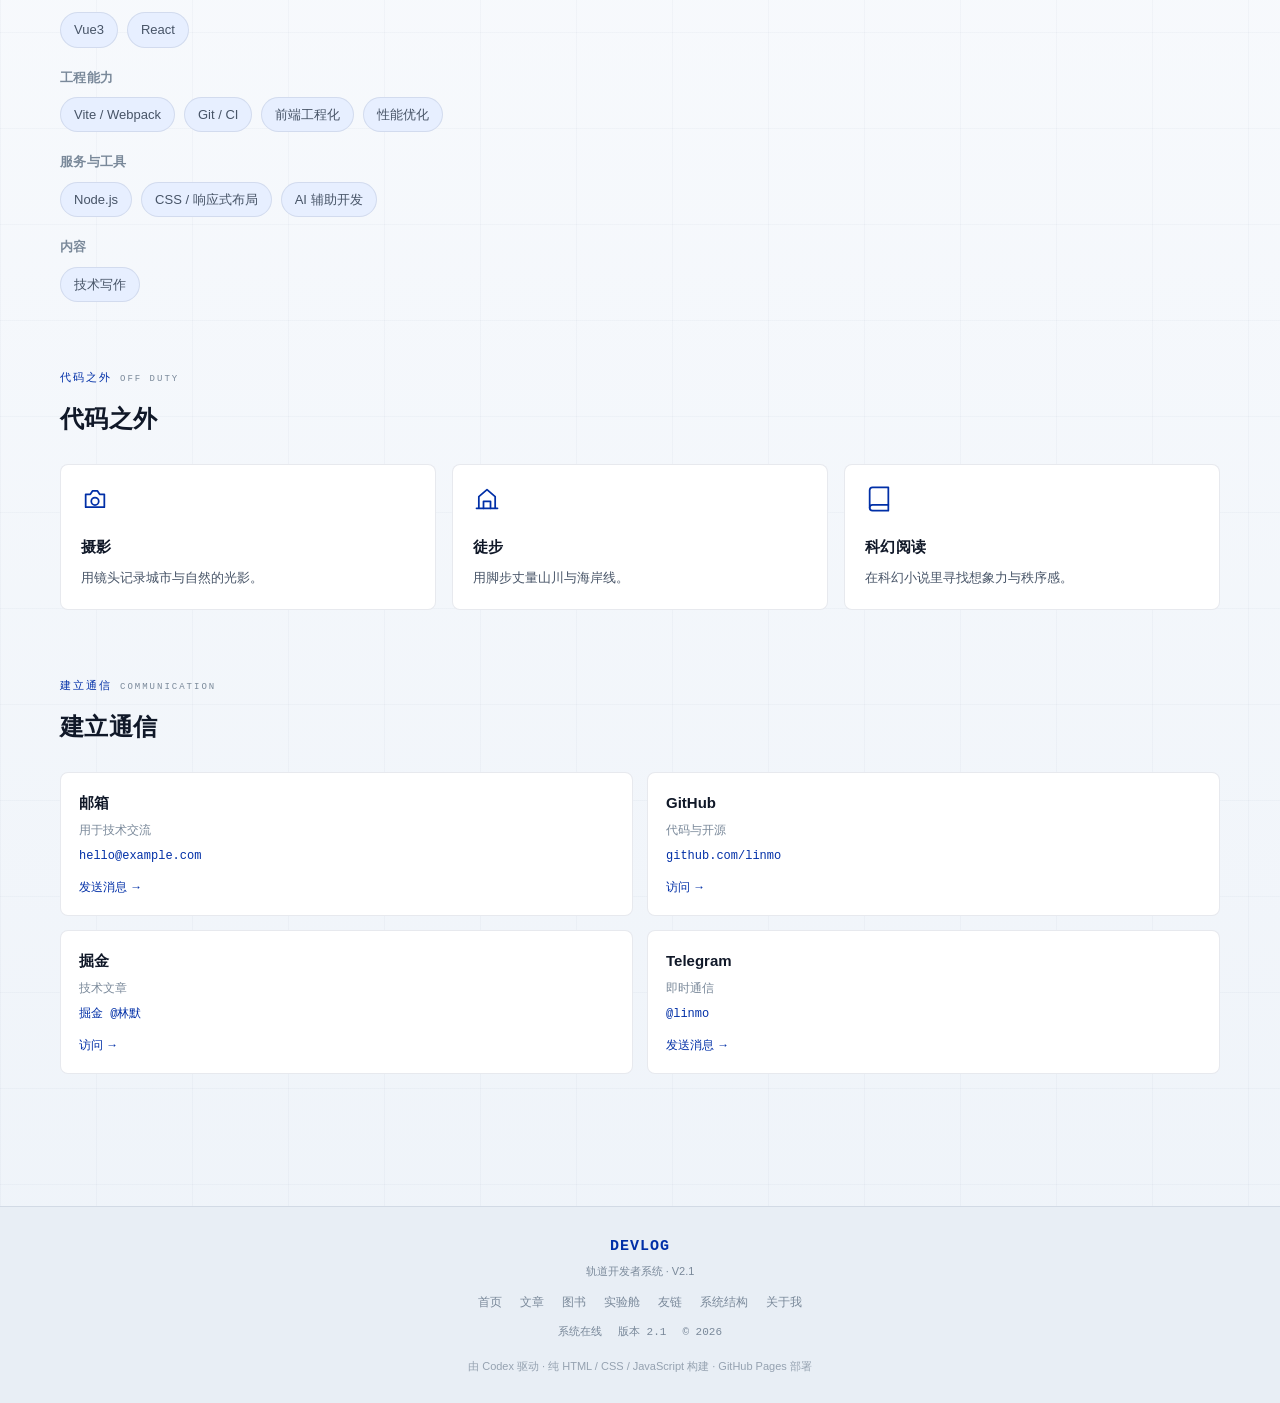
==== commit e14304d8: "feat: DEVLOG V2.2 白昼轨道实验室视觉系统（克莱因蓝浅色主设计）" ====
--- a/about.html
+++ b/about.html
@@ -56,7 +56,7 @@
 <main>
     <section class="page-hero">
       <div class="container page-hero-inner">
-        <div class="page-hero-left" data-reveal>
+        <div class="page-hero-left" data-module="07" data-reveal>
           <span class="section-eyebrow">07 / 关于我 <span class="eyebrow-en">PROFILE</span></span>
           <h1>成员档案</h1>
           <p class="page-subtitle">成员身份、任务轨迹、能力模块与通信频道。</p>
@@ -138,9 +138,18 @@
           <h2>代码之外</h2>
         </div>
         <div class="off-duty">
-          <div class="off-duty-card"><span class="off-duty-icon">📷</span><h3>摄影</h3><p>用镜头记录城市与自然的光影。</p></div>
-          <div class="off-duty-card"><span class="off-duty-icon">🥾</span><h3>徒步</h3><p>用脚步丈量山川与海岸线。</p></div>
-          <div class="off-duty-card"><span class="off-duty-icon">📚</span><h3>科幻阅读</h3><p>在科幻小说里寻找想象力与秩序感。</p></div>
+          <div class="off-duty-card">
+            <span class="off-duty-icon"><svg viewBox="0 0 24 24" fill="none" stroke="currentColor" stroke-width="1.5" stroke-linecap="round" stroke-linejoin="round" aria-hidden="true"><path d="M4 8h4l2-3h4l2 3h4v11H4z"/><circle cx="12" cy="14" r="3.2"/></svg></span>
+            <h3>摄影</h3><p>用镜头记录城市与自然的光影。</p>
+          </div>
+          <div class="off-duty-card">
+            <span class="off-duty-icon"><svg viewBox="0 0 24 24" fill="none" stroke="currentColor" stroke-width="1.5" stroke-linecap="round" stroke-linejoin="round" aria-hidden="true"><path d="M3 20h18M5 20V10l7-6 7 6v10"/><path d="M9 20v-6h6v6"/></svg></span>
+            <h3>徒步</h3><p>用脚步丈量山川与海岸线。</p>
+          </div>
+          <div class="off-duty-card">
+            <span class="off-duty-icon"><svg viewBox="0 0 24 24" fill="none" stroke="currentColor" stroke-width="1.5" stroke-linecap="round" stroke-linejoin="round" aria-hidden="true"><path d="M4 19.5A2.5 2.5 0 0 1 6.5 17H20V2H6.5A2.5 2.5 0 0 0 4 4.5z"/><path d="M4 19.5A2.5 2.5 0 0 0 6.5 22H20v-5"/></svg></span>
+            <h3>科幻阅读</h3><p>在科幻小说里寻找想象力与秩序感。</p>
+          </div>
         </div>
       </section>
 
--- a/css/style.css
+++ b/css/style.css
@@ -11,56 +11,76 @@
 /* ---------- 1. 全局变量 ---------- */
 
 :root {
-  color-scheme: dark;
-
-  /* 航天深色（默认） */
-  --bg-deep: #02050c;
-  --bg-space: #040914;
-  --bg-panel: #07111f;
-  --bg-elevated: #0a1628;
-  --panel-glass: rgba(8, 19, 34, 0.72);
-  --text: #edf8ff;
-  --text-2: #a9bdd2;
-  --text-3: #66809c;
-  --cyan: #6fe7ff;
-  --blue: #638cff;
-  --purple: #9c8cff;
-  --green: #61f2b0;
-  --warn: #ffc857;
-  --danger: #ff6577;
-  --border: rgba(111, 231, 255, 0.12);
-  --border-strong: rgba(111, 231, 255, 0.3);
-  --line: rgba(111, 231, 255, 0.08);
-  --card: rgba(7, 17, 31, 0.72);
-  --code-bg: #050a14;
+  color-scheme: light;
+
+  /* 白昼轨道实验室（默认主题） */
+  --bg: #f8fafd;
+  --bg-soft: #eef3f9;
+  --bg-cool: #e8eef5;
+  --surface: #ffffff;
+  --surface-muted: #f3f6fa;
+  --surface-glass: rgba(255, 255, 255, 0.82);
+
+  --text: #101828;
+  --text-2: #475467;
+  --text-3: #7a899a;
+
+  --blue-900: #001b66;
+  --blue-800: #00247a;
+  --blue-700: #002fa7;
+  --blue-600: #164bc5;
+  --blue-500: #3168d9;
+  --blue-300: #8fb4ff;
+  --blue-100: #e7efff;
+  --cyan: #39bceb;
+
+  --green: #16a36a;
+  --warn: #d98a00;
+  --danger: #d6455d;
+
+  --line: rgba(20, 45, 90, 0.1);
+  --line-strong: rgba(0, 47, 167, 0.35);
+  --shadow-sm: 0 8px 24px rgba(20, 50, 100, 0.05);
+  --shadow-md: 0 20px 60px rgba(20, 50, 100, 0.08);
 
   /* 兼容旧组件别名 */
-  --accent: var(--cyan);
-  --accent-dark: var(--blue);
-  --accent-soft: rgba(111, 231, 255, 0.08);
-  --accent-soft-border: rgba(111, 231, 255, 0.28);
-  --bg: var(--bg-space);
+  --blue: var(--blue-500);
+  --purple: var(--blue-600);
+  --accent: var(--blue-700);
+  --accent-dark: var(--blue-900);
+  --accent-soft: var(--blue-100);
+  --accent-soft-border: var(--line-strong);
+  --border: var(--line);
+  --border-strong: var(--line-strong);
   --text-soft: var(--text-2);
-  --text-muted: var(--text-2);
-  --text-light: var(--text-3);
-  --card-bg: var(--bg-panel);
-  --card-glass: var(--card);
-  --header-bg: rgba(2, 5, 12, 0.82);
-  --titlebar-bg: linear-gradient(180deg, var(--bg-deep), var(--bg-space));
-  --input-bg: var(--bg-elevated);
-  --btn-ghost-bg: rgba(111, 231, 255, 0.05);
-  --code-inline-bg: rgba(111, 231, 255, 0.08);
-  --table-stripe: rgba(111, 231, 255, 0.04);
-  --scroll-track: var(--bg-panel);
-  --scroll-thumb: #1d3a55;
+  --text-muted: var(--text-3);
+  --text-light: #a8b6c6;
+  --card: var(--surface);
+  --card-bg: var(--surface-muted);
+  --card-glass: var(--surface-glass);
+  --bg-deep: var(--bg-cool);
+  --bg-space: var(--bg);
+  --bg-panel: var(--bg-soft);
+  --bg-elevated: var(--surface);
+  --panel-glass: var(--surface-glass);
+  --header-bg: rgba(248, 250, 253, 0.86);
+  --titlebar-bg: linear-gradient(180deg, #f8fafd, #eef3f9);
+  --input-bg: var(--surface);
+  --btn-ghost-bg: var(--surface);
+  --code-inline-bg: var(--bg-soft);
+  --table-stripe: rgba(20, 45, 90, 0.03);
+  --scroll-track: #eef3f8;
+  --scroll-thumb: #b6c4d6;
+  --code-bg: #0b1626;
   --code-text: #d9e8f5;
 
   --header-h: 62px;
   --status-h: 30px;
-  --radius: 8px;
-  --radius-sm: 6px;
-  --shadow: 0 10px 34px rgba(0, 0, 0, 0.35);
-  --shadow-hover: 0 16px 40px rgba(0, 0, 0, 0.45);
+  --radius: 10px;
+  --radius-sm: 8px;
+  --radius-lg: 12px;
+  --shadow: var(--shadow-md);
+  --shadow-hover: 0 24px 64px rgba(20, 50, 100, 0.12);
   --font-stack: -apple-system, BlinkMacSystemFont, "Segoe UI", "PingFang SC",
     "Hiragino Sans GB", "Microsoft YaHei", "Helvetica Neue", Arial, sans-serif;
   --font-mono: ui-monospace, SFMono-Regular, Consolas, "Courier New", monospace;
@@ -68,40 +88,70 @@
   --line-height: 1.8;
 }
 
-html[data-theme="light"] {
-  color-scheme: light;
-
-  /* 航天实验室白 */
-  --bg-deep: #e8eff6;
-  --bg-space: #f4f8fc;
-  --bg-panel: #eaf1f7;
-  --bg-elevated: #ffffff;
-  --panel-glass: rgba(255, 255, 255, 0.75);
-  --text: #0e2138;
-  --text-2: #3d5770;
-  --text-3: #6c8398;
-  --cyan: #0891b2;
-  --blue: #2563eb;
-  --purple: #7c6cf0;
-  --green: #0e9f6e;
-  --warn: #b45309;
-  --danger: #d92d4a;
-  --border: rgba(8, 55, 90, 0.12);
-  --border-strong: rgba(8, 145, 178, 0.35);
-  --line: rgba(8, 55, 90, 0.08);
-  --card: rgba(255, 255, 255, 0.78);
-  --code-bg: #0b1626;
-
-  --accent-soft: rgba(8, 145, 178, 0.08);
-  --accent-soft-border: rgba(8, 145, 178, 0.3);
-  --header-bg: rgba(244, 248, 252, 0.85);
-  --btn-ghost-bg: rgba(8, 55, 90, 0.04);
-  --code-inline-bg: rgba(8, 55, 90, 0.06);
-  --table-stripe: rgba(8, 55, 90, 0.03);
-  --scroll-track: #e6eef5;
-  --scroll-thumb: #b4c7d8;
-  --shadow: 0 8px 24px rgba(14, 33, 56, 0.08);
-  --shadow-hover: 0 14px 34px rgba(14, 33, 56, 0.13);
+html[data-theme="dark"] {
+  color-scheme: dark;
+
+  /* 深空轨道控制中心（夜间模式） */
+  --bg: #040914;
+  --bg-soft: #07111f;
+  --bg-cool: #0a1628;
+  --surface: #0b1626;
+  --surface-muted: rgba(120, 180, 255, 0.06);
+  --surface-glass: rgba(7, 17, 31, 0.72);
+
+  --text: #e8f1fb;
+  --text-2: #a9bdd2;
+  --text-3: #66809c;
+
+  --blue-900: #001b66;
+  --blue-800: #00247a;
+  --blue-700: #3b6fe0;
+  --blue-600: #5b86e8;
+  --blue-500: #7ba1ef;
+  --blue-300: #9fc0ff;
+  --blue-100: rgba(0, 47, 167, 0.16);
+  --cyan: #39bceb;
+
+  --green: #61f2b0;
+  --warn: #ffc857;
+  --danger: #ff6577;
+
+  --line: rgba(140, 180, 255, 0.12);
+  --line-strong: rgba(140, 180, 255, 0.3);
+  --shadow-sm: 0 8px 24px rgba(0, 0, 0, 0.3);
+  --shadow-md: 0 20px 60px rgba(0, 0, 0, 0.4);
+
+  --blue: var(--blue-500);
+  --purple: var(--blue-600);
+  --accent: var(--blue-700);
+  --accent-dark: var(--blue-500);
+  --accent-soft: var(--blue-100);
+  --accent-soft-border: var(--line-strong);
+  --border: var(--line);
+  --border-strong: var(--line-strong);
+  --text-soft: var(--text-2);
+  --text-muted: var(--text-2);
+  --text-light: #64748b;
+  --card: var(--surface);
+  --card-bg: var(--bg-soft);
+  --card-glass: var(--surface-glass);
+  --bg-deep: #02050c;
+  --bg-space: var(--bg);
+  --bg-panel: var(--bg-soft);
+  --bg-elevated: #0b1626;
+  --panel-glass: var(--surface-glass);
+  --header-bg: rgba(2, 5, 12, 0.82);
+  --titlebar-bg: linear-gradient(180deg, #02050c, #07111f);
+  --input-bg: #0b1626;
+  --btn-ghost-bg: rgba(120, 180, 255, 0.05);
+  --code-inline-bg: rgba(120, 180, 255, 0.08);
+  --table-stripe: rgba(120, 180, 255, 0.04);
+  --scroll-track: #0f172a;
+  --scroll-thumb: #334155;
+  --shadow: var(--shadow-md);
+  --shadow-hover: 0 24px 64px rgba(0, 0, 0, 0.5);
+  --code-bg: #050a14;
+  --code-text: #d9e8f5;
 }
 
 /* ---------- 2. Reset ---------- */
@@ -125,25 +175,25 @@
   font-family: var(--font-stack);
   background-color: var(--bg-space);
   background-image:
-    linear-gradient(rgba(111, 231, 255, 0.035) 1px, transparent 1px),
-    linear-gradient(90deg, rgba(111, 231, 255, 0.035) 1px, transparent 1px),
-    radial-gradient(1000px 620px at 82% -10%, rgba(99, 140, 255, 0.1), transparent 60%),
-    radial-gradient(820px 520px at -8% 28%, rgba(111, 231, 255, 0.06), transparent 55%),
+    linear-gradient(rgba(20, 45, 90, 0.028) 1px, transparent 1px),
+    linear-gradient(90deg, rgba(20, 45, 90, 0.028) 1px, transparent 1px),
+    radial-gradient(1100px 620px at 82% -10%, rgba(0, 47, 167, 0.055), transparent 60%),
+    radial-gradient(860px 520px at -8% 30%, rgba(57, 188, 235, 0.05), transparent 55%),
     linear-gradient(180deg, var(--bg-deep), var(--bg-space) 46%, var(--bg-panel));
-  background-size: 40px 40px, 40px 40px, auto, auto, auto;
+  background-size: 96px 96px, 96px 96px, auto, auto, auto;
   color: var(--text);
   line-height: var(--line-height);
   font-size: 16px;
   -webkit-font-smoothing: antialiased;
 }
 
-html[data-theme="light"] body {
+html[data-theme="dark"] body {
   background-image:
-    linear-gradient(rgba(8, 55, 90, 0.04) 1px, transparent 1px),
-    linear-gradient(90deg, rgba(8, 55, 90, 0.04) 1px, transparent 1px),
-    radial-gradient(1000px 620px at 82% -10%, rgba(37, 99, 235, 0.07), transparent 60%),
-    radial-gradient(820px 520px at -8% 28%, rgba(8, 145, 178, 0.05), transparent 55%),
-    linear-gradient(180deg, #edf3f8, var(--bg-space) 46%, #eaf1f7);
+    linear-gradient(rgba(140, 180, 255, 0.035) 1px, transparent 1px),
+    linear-gradient(90deg, rgba(140, 180, 255, 0.035) 1px, transparent 1px),
+    radial-gradient(1100px 620px at 82% -10%, rgba(59, 111, 224, 0.14), transparent 60%),
+    radial-gradient(860px 520px at -8% 30%, rgba(57, 188, 235, 0.07), transparent 55%),
+    linear-gradient(180deg, var(--bg-deep), var(--bg-space) 46%, var(--bg-panel));
 }
 
 img {
@@ -152,7 +202,7 @@
 }
 
 a {
-  color: var(--cyan);
+  color: var(--accent);
   text-decoration: none;
   transition: color 0.2s ease;
 }
@@ -166,7 +216,7 @@
 }
 
 ::selection {
-  background: rgba(111, 231, 255, 0.22);
+  background: rgba(0, 47, 167, 0.18);
 }
 
 /* ---------- 3. 基础排版 ---------- */
@@ -189,7 +239,7 @@
 }
 
 :focus-visible {
-  outline: 2px solid var(--cyan);
+  outline: 2px solid rgba(0, 47, 167, 0.65);
   outline-offset: 2px;
   border-radius: 2px;
 }
@@ -211,7 +261,7 @@
 }
 
 ::-webkit-scrollbar-thumb:hover {
-  background: var(--cyan);
+  background: var(--blue-700);
 }
 
 /* ---------- 4. 深空背景 ---------- */
@@ -247,7 +297,7 @@
   height: 360px;
   bottom: -120px;
   left: -140px;
-  background: rgba(111, 231, 255, 0.1);
+  background: rgba(59, 111, 224, 0.1);
   animation: orbFloat 36s ease-in-out infinite alternate-reverse;
 }
 
@@ -269,8 +319,8 @@
   height: 2px;
   width: 0%;
   z-index: 120;
-  background: linear-gradient(90deg, var(--cyan), var(--blue));
-  box-shadow: 0 0 8px rgba(111, 231, 255, 0.4);
+  background: linear-gradient(90deg, var(--accent), var(--blue));
+  box-shadow: 0 0 8px rgba(59, 111, 224, 0.4);
   pointer-events: none;
   transition: width 0.1s linear;
 }
@@ -321,10 +371,10 @@
   border: 1px solid var(--border-strong);
   border-radius: var(--radius-sm);
   background: var(--accent-soft);
-  color: var(--cyan);
+  color: var(--accent);
   font-family: var(--font-mono);
   font-size: 13px;
-  box-shadow: 0 0 12px rgba(111, 231, 255, 0.18);
+  box-shadow: var(--shadow-sm);
 }
 
 .logo-text {
@@ -338,7 +388,7 @@
   font-size: 15px;
   font-weight: 700;
   letter-spacing: 1px;
-  color: var(--text);
+  color: var(--blue-700);
 }
 
 .logo-sub {
@@ -388,7 +438,7 @@
 }
 
 .nav-link.active {
-  color: var(--cyan);
+  color: var(--accent);
   background: var(--accent-soft);
 }
 
@@ -399,8 +449,8 @@
   width: 4px;
   height: 4px;
   border-radius: 50%;
-  background: var(--cyan);
-  box-shadow: 0 0 6px rgba(111, 231, 255, 0.8);
+  background: var(--accent);
+  box-shadow: 0 0 6px rgba(59, 111, 224, 0.8);
 }
 
 .nav-link.active::after {
@@ -410,7 +460,7 @@
   right: 10px;
   bottom: 0;
   height: 1px;
-  background: var(--cyan);
+  background: var(--accent);
   opacity: 0.6;
 }
 
@@ -430,7 +480,7 @@
 }
 
 .theme-toggle:hover {
-  color: var(--cyan);
+  color: var(--accent);
   border-color: var(--border-strong);
 }
 
@@ -482,6 +532,7 @@
   display: flex;
   align-items: center;
   gap: 18px;
+  background: var(--bg-soft);
   border-top: 1px solid var(--line);
   font-family: var(--font-mono);
   font-size: 11px;
@@ -515,7 +566,7 @@
 
 .signal-dot.ok {
   background: var(--green);
-  box-shadow: 0 0 7px rgba(97, 242, 176, 0.7);
+  box-shadow: 0 0 7px rgba(22, 163, 106, 0.7);
   animation: signalPulse 2.6s ease-in-out infinite;
 }
 
@@ -602,7 +653,7 @@
   font-family: var(--font-mono);
   font-size: 11px;
   letter-spacing: 1px;
-  color: var(--cyan);
+  color: var(--accent);
 }
 
 .telemetry-label {
@@ -644,7 +695,7 @@
   font-family: var(--font-mono);
   font-size: 11px;
   letter-spacing: 2px;
-  color: var(--cyan);
+  color: var(--accent);
 }
 
 .section-eyebrow .eyebrow-en {
@@ -661,7 +712,7 @@
   right: 0;
   top: -40%;
   height: 40%;
-  background: linear-gradient(180deg, transparent, rgba(111, 231, 255, 0.12), transparent);
+  background: linear-gradient(180deg, transparent, rgba(59, 111, 224, 0.12), transparent);
   pointer-events: none;
   transform: translateY(0);
 }
@@ -700,6 +751,12 @@
   width: 2px;
   height: 2px;
   border-radius: 50%;
+  background: rgba(0, 47, 167, 0.32);
+  opacity: 0.35;
+  animation: none;
+}
+
+html[data-theme="dark"] .star {
   background: var(--text);
   opacity: 0.5;
   animation: twinkle 3.4s ease-in-out infinite;
@@ -781,8 +838,8 @@
   width: 50px;
   height: 50px;
   border-radius: 50%;
-  background: radial-gradient(circle at 32% 30%, rgba(111, 231, 255, 0.85), rgba(99, 140, 255, 0.5) 46%, rgba(20, 40, 90, 0.45));
-  box-shadow: 0 0 22px rgba(111, 231, 255, 0.25);
+  background: radial-gradient(circle at 32% 30%, rgba(59, 111, 224, 0.85), rgba(99, 140, 255, 0.5) 46%, rgba(20, 40, 90, 0.45));
+  box-shadow: 0 0 22px rgba(59, 111, 224, 0.25);
   animation: planetFloat 20s ease-in-out infinite alternate;
 }
 
@@ -790,7 +847,7 @@
   content: "";
   position: absolute;
   inset: -6px -11px;
-  border: 1px solid rgba(111, 231, 255, 0.35);
+  border: 1px solid rgba(59, 111, 224, 0.35);
   border-radius: 50%;
   transform: rotate(-20deg);
 }
@@ -802,7 +859,7 @@
   top: 2px;
   bottom: 2px;
   width: 1px;
-  background: rgba(111, 231, 255, 0.3);
+  background: rgba(59, 111, 224, 0.3);
   transform: translateX(-50%) rotate(14deg);
 }
 
@@ -825,7 +882,7 @@
 
 .orbit {
   position: absolute;
-  border: 1px solid rgba(111, 231, 255, 0.22);
+  border: 1px solid rgba(59, 111, 224, 0.22);
   border-radius: 50%;
 }
 
@@ -856,8 +913,8 @@
   height: 6px;
   margin-left: -3px;
   border-radius: 50%;
-  background: var(--cyan);
-  box-shadow: 0 0 10px rgba(111, 231, 255, 0.9);
+  background: var(--accent);
+  box-shadow: 0 0 10px rgba(59, 111, 224, 0.9);
 }
 
 @keyframes orbitSpin {
@@ -900,7 +957,7 @@
   font-family: var(--font-mono);
   font-size: 11px;
   letter-spacing: 2px;
-  color: var(--cyan);
+  color: var(--accent);
 }
 
 .hero-eyebrow::before {
@@ -1025,15 +1082,15 @@
 }
 
 .btn-primary {
-  background: rgba(111, 231, 255, 0.12);
-  color: var(--cyan);
-  border: 1px solid var(--border-strong);
+  background: var(--blue-700);
+  color: #ffffff;
+  border: 1px solid var(--blue-700);
 }
 
 .btn-primary:hover {
-  background: rgba(111, 231, 255, 0.2);
-  color: var(--text);
-  border-color: var(--cyan);
+  background: var(--blue-800);
+  color: #ffffff;
+  border-color: var(--blue-800);
 }
 
 .btn-ghost {
@@ -1073,7 +1130,7 @@
   top: -6px;
   width: 1px;
   height: 6px;
-  background: var(--cyan);
+  background: var(--accent);
   animation: scrollDot 1.8s ease-in-out infinite;
 }
 
@@ -1100,13 +1157,14 @@
 .telemetry-console {
   border: 1px solid var(--border);
   border-radius: var(--radius);
-  background: rgba(5, 10, 20, 0.6);
+  background: var(--surface-glass);
   backdrop-filter: blur(10px);
   overflow: hidden;
-}
-
-html[data-theme="light"] .telemetry-console {
-  background: rgba(255, 255, 255, 0.72);
+  box-shadow: var(--shadow-md);
+}
+
+html[data-theme="dark"] .telemetry-console {
+  background: rgba(5, 10, 20, 0.6);
 }
 
 .console-head {
@@ -1273,8 +1331,29 @@
   font-family: var(--font-mono);
   font-size: 12px;
   line-height: 1.85;
+  background: #f2f6fc;
+  color: #243b66;
+  overflow-x: auto;
+}
+
+html[data-theme="dark"] .code-window-body {
+  background: var(--code-bg);
   color: var(--code-text);
-  overflow-x: auto;
+}
+
+.telemetry-console .c-keyword {
+  color: var(--blue-700);
+}
+
+.telemetry-console .c-string {
+  color: #127d9a;
+}
+
+.term-mode {
+  font-family: var(--font-mono);
+  font-size: 10px;
+  letter-spacing: 1.5px;
+  color: var(--blue-700);
 }
 
 .code-line {
@@ -1306,7 +1385,7 @@
   width: 7px;
   height: 13px;
   margin-left: 2px;
-  background: var(--cyan);
+  background: var(--accent);
   vertical-align: -2px;
   animation: cursorBlink 1s steps(1) infinite;
 }
@@ -1381,7 +1460,7 @@
 }
 
 .weather-card:hover {
-  transform: translateY(-4px);
+  transform: translateY(-3px);
   border-color: var(--border-strong);
 }
 
@@ -1390,8 +1469,8 @@
   position: absolute;
   inset: 0;
   background-image:
-    linear-gradient(rgba(111, 231, 255, 0.04) 1px, transparent 1px),
-    linear-gradient(90deg, rgba(111, 231, 255, 0.04) 1px, transparent 1px);
+    linear-gradient(rgba(59, 111, 224, 0.04) 1px, transparent 1px),
+    linear-gradient(90deg, rgba(59, 111, 224, 0.04) 1px, transparent 1px);
   background-size: 18px 18px;
   pointer-events: none;
 }
@@ -1411,7 +1490,7 @@
 .weather-icon svg {
   width: 32px;
   height: 32px;
-  color: var(--cyan);
+  color: var(--accent);
   stroke: currentColor;
 }
 
@@ -1458,7 +1537,7 @@
 }
 
 .post-card:hover {
-  transform: translateY(-4px);
+  transform: translateY(-3px);
   border-color: var(--border-strong);
   box-shadow: var(--shadow);
 }
@@ -1519,7 +1598,7 @@
   border: 1px solid var(--border);
   border-radius: 999px;
   font-size: 11px;
-  color: var(--cyan);
+  color: var(--accent);
   background: var(--accent-soft);
 }
 
@@ -1540,7 +1619,7 @@
 }
 
 .card-title a:hover {
-  color: var(--cyan);
+  color: var(--accent);
 }
 
 .card-summary {
@@ -1558,7 +1637,7 @@
   padding-top: 12px;
   font-size: 13px;
   font-weight: 600;
-  color: var(--cyan);
+  color: var(--accent);
   opacity: 0;
   transform: translateY(3px);
   transition: opacity 0.25s ease, transform 0.25s ease;
@@ -1679,7 +1758,7 @@
 
 .module-status.primary {
   color: var(--green);
-  border-color: rgba(97, 242, 176, 0.25);
+  border-color: rgba(22, 163, 106, 0.25);
 }
 
 .module-status.primary .signal-dot {
@@ -1716,7 +1795,7 @@
 .tx-id {
   font-family: var(--font-mono);
   font-size: 11px;
-  color: var(--cyan);
+  color: var(--accent);
 }
 
 .tx-title {
@@ -1751,7 +1830,7 @@
 
 .tx-open {
   font-size: 12px;
-  color: var(--cyan);
+  color: var(--accent);
   opacity: 0;
   transform: translateX(4px);
   transition: opacity 0.2s ease, transform 0.2s ease;
@@ -1781,7 +1860,7 @@
   right: 0;
   top: 0;
   height: 2px;
-  background: linear-gradient(90deg, transparent, var(--cyan), transparent);
+  background: linear-gradient(90deg, transparent, var(--accent), transparent);
   opacity: 0.5;
 }
 
@@ -1842,7 +1921,7 @@
 .comms-wave {
   width: 120px;
   height: 22px;
-  color: var(--cyan);
+  color: var(--accent);
   opacity: 0.5;
 }
 
@@ -1910,7 +1989,7 @@
 
 .filter-chip:hover,
 .filter-chip.active {
-  color: var(--cyan);
+  color: var(--accent);
   border-color: var(--border-strong);
   background: var(--accent-soft);
 }
@@ -1933,7 +2012,7 @@
   font-family: var(--font-mono);
   font-size: 11px;
   letter-spacing: 1.5px;
-  color: var(--cyan);
+  color: var(--accent);
 }
 
 .article-header h1 {
@@ -1999,7 +2078,7 @@
   font-size: 21px;
   margin: 34px 0 14px;
   padding-left: 12px;
-  border-left: 2px solid var(--cyan);
+  border-left: 2px solid var(--accent);
   line-height: 1.4;
 }
 
@@ -2025,7 +2104,7 @@
 .article-body blockquote {
   margin: 20px 0;
   padding: 12px 16px;
-  border-left: 2px solid var(--cyan);
+  border-left: 2px solid var(--accent);
   background: var(--accent-soft);
   color: var(--text-2);
   border-radius: 0 var(--radius-sm) var(--radius-sm) 0;
@@ -2036,7 +2115,7 @@
 }
 
 .article-body a {
-  border-bottom: 1px dashed var(--cyan);
+  border-bottom: 1px dashed var(--accent);
 }
 
 .code-block {
@@ -2052,7 +2131,7 @@
   align-items: center;
   justify-content: space-between;
   padding: 8px 12px;
-  background: rgba(111, 231, 255, 0.05);
+  background: rgba(59, 111, 224, 0.05);
   border-bottom: 1px solid var(--line);
   font-size: 11px;
   color: var(--text-3);
@@ -2076,13 +2155,13 @@
 }
 
 .copy-btn:hover {
-  color: var(--cyan);
+  color: var(--accent);
   border-color: var(--border-strong);
 }
 
 .copy-btn.copied {
   color: var(--green);
-  border-color: rgba(97, 242, 176, 0.4);
+  border-color: rgba(22, 163, 106, 0.4);
 }
 
 .code-block pre {
@@ -2246,7 +2325,7 @@
 }
 
 .book-card:hover {
-  transform: translateY(-4px);
+  transform: translateY(-3px);
   border-color: var(--border-strong);
   box-shadow: var(--shadow);
 }
@@ -2274,7 +2353,7 @@
 }
 
 .book-cover-1 {
-  background: linear-gradient(135deg, rgba(111, 231, 255, 0.18), rgba(8, 24, 44, 0.4));
+  background: linear-gradient(135deg, rgba(59, 111, 224, 0.18), rgba(8, 24, 44, 0.4));
 }
 
 .book-cover-2 {
@@ -2282,7 +2361,7 @@
 }
 
 .book-cover-3 {
-  background: linear-gradient(135deg, rgba(97, 242, 176, 0.16), rgba(8, 24, 44, 0.4));
+  background: linear-gradient(135deg, rgba(22, 163, 106, 0.16), rgba(8, 24, 44, 0.4));
 }
 
 .book-cover-4 {
@@ -2290,7 +2369,7 @@
 }
 
 .book-cover-5 {
-  background: linear-gradient(135deg, rgba(156, 140, 255, 0.18), rgba(8, 24, 44, 0.4));
+  background: linear-gradient(135deg, rgba(0, 47, 167, 0.18), rgba(8, 24, 44, 0.4));
 }
 
 html[data-theme="light"] .book-cover-1 {
@@ -2318,7 +2397,7 @@
   font-size: 26px;
   font-weight: 700;
   letter-spacing: 3px;
-  color: var(--cyan);
+  color: var(--accent);
 }
 
 .book-body {
@@ -2364,7 +2443,7 @@
   padding: 6px 14px;
   font-size: 12px;
   font-weight: 600;
-  color: var(--cyan);
+  color: var(--accent);
   background: var(--btn-ghost-bg);
   border: 1px solid var(--border);
   border-radius: 6px;
@@ -2378,8 +2457,8 @@
 
 .fav-btn.faved {
   color: var(--green);
-  border-color: rgba(97, 242, 176, 0.35);
-  background: rgba(97, 242, 176, 0.08);
+  border-color: rgba(22, 163, 106, 0.35);
+  background: rgba(22, 163, 106, 0.08);
 }
 
 /* ---------- 18. 实验舱（点餐） ---------- */
@@ -2402,7 +2481,7 @@
 }
 
 .dish-card:hover {
-  transform: translateY(-4px);
+  transform: translateY(-3px);
   border-color: var(--border-strong);
   box-shadow: var(--shadow);
 }
@@ -2460,8 +2539,8 @@
   min-height: 38px;
   padding: 7px 14px;
   border-radius: 6px;
-  background: rgba(111, 231, 255, 0.1);
-  color: var(--cyan);
+  background: rgba(59, 111, 224, 0.1);
+  color: var(--accent);
   border: 1px solid var(--border-strong);
   font-size: 12px;
   font-weight: 600;
@@ -2470,7 +2549,7 @@
 }
 
 .add-btn:hover {
-  background: rgba(111, 231, 255, 0.18);
+  background: rgba(59, 111, 224, 0.18);
   color: var(--text);
 }
 
@@ -2548,7 +2627,7 @@
 }
 
 .order-total {
-  color: var(--cyan);
+  color: var(--accent);
   font-size: 16px;
 }
 
@@ -2612,7 +2691,7 @@
 }
 
 .link-card:hover {
-  transform: translateY(-4px);
+  transform: translateY(-3px);
   border-color: var(--border-strong);
   box-shadow: var(--shadow);
 }
@@ -2671,7 +2750,7 @@
 
 .link-domain {
   font-family: var(--font-mono);
-  color: var(--cyan);
+  color: var(--accent);
 }
 
 .link-type {
@@ -2685,7 +2764,7 @@
 .link-open {
   margin-top: 8px;
   font-size: 12px;
-  color: var(--cyan);
+  color: var(--accent);
   opacity: 0;
   transform: translateY(3px);
   transition: opacity 0.25s ease, transform 0.25s ease;
@@ -2724,8 +2803,7 @@
 }
 
 .doc-tree .tree-icon {
-  margin-right: 6px;
-  opacity: 0.8;
+  display: none;
 }
 
 .doc-tree .note {
@@ -2752,7 +2830,7 @@
 
 .doc-table th {
   background: var(--accent-soft);
-  color: var(--cyan);
+  color: var(--accent);
   font-weight: 600;
   font-size: 12px;
 }
@@ -2854,7 +2932,7 @@
   height: 100%;
   border-radius: 50%;
   border: 1px solid var(--border-strong);
-  box-shadow: 0 0 24px rgba(111, 231, 255, 0.18);
+  box-shadow: 0 0 24px rgba(59, 111, 224, 0.18);
 }
 
 .about-name {
@@ -2872,7 +2950,7 @@
 
 .about-role {
   margin-top: 6px;
-  color: var(--cyan);
+  color: var(--accent);
   font-size: 14px;
 }
 
@@ -2957,14 +3035,14 @@
 }
 
 .contact-list a:hover {
-  color: var(--cyan);
+  color: var(--accent);
 }
 
 .contact-icon {
   flex: none;
   width: 20px;
   height: 20px;
-  color: var(--cyan);
+  color: var(--accent);
 }
 
 .contact-icon svg {
@@ -3152,7 +3230,7 @@
 }
 
 .footer-links a:hover {
-  color: var(--cyan);
+  color: var(--accent);
 }
 
 .codex-badge {
@@ -3168,7 +3246,7 @@
 }
 
 .codex-badge:hover {
-  color: var(--cyan);
+  color: var(--accent);
   border-color: var(--border-strong);
 }
 
@@ -3187,7 +3265,7 @@
   border: 1px solid var(--border-strong);
   border-radius: 6px;
   background: var(--card);
-  color: var(--cyan);
+  color: var(--accent);
   cursor: pointer;
   display: inline-flex;
   align-items: center;
@@ -3209,7 +3287,7 @@
 }
 
 .back-to-top:hover {
-  border-color: var(--cyan);
+  border-color: var(--accent);
 }
 
 .back-to-top.visible {
@@ -3225,7 +3303,44 @@
 .page-hero {
   padding: 44px 0 38px;
   background: var(--titlebar-bg);
-  border-bottom: 1px solid var(--border);
+  border-bottom: 1px solid var(--blue-700);
+}
+
+.page-hero-left {
+  position: relative;
+}
+
+.page-hero-left::before {
+  content: attr(data-module);
+  position: absolute;
+  top: -38px;
+  left: -12px;
+  z-index: 0;
+  font-family: var(--font-mono);
+  font-size: 150px;
+  font-weight: 600;
+  line-height: 1;
+  color: rgba(0, 47, 167, 0.055);
+  pointer-events: none;
+  user-select: none;
+}
+
+.page-hero-left > * {
+  position: relative;
+}
+
+.page-hero-stats div {
+  padding: 4px 0;
+  border: none;
+  background: transparent;
+}
+
+.page-hero-stats dd {
+  color: var(--blue-700);
+}
+
+.page-hero-stats .stat-ok {
+  color: var(--green);
 }
 
 .page-hero-inner {
@@ -3356,7 +3471,7 @@
 }
 
 .sort-btn.active {
-  color: var(--cyan);
+  color: var(--accent);
   border-color: var(--border-strong);
   background: var(--accent-soft);
 }
@@ -3470,6 +3585,7 @@
   align-items: center;
   gap: 14px;
   padding: 15px 18px;
+  border-left: 2px solid transparent;
   border-bottom: 1px solid var(--line);
   color: var(--text);
   transition: background 0.2s ease;
@@ -3480,13 +3596,18 @@
 }
 
 .log-row:hover {
+  background: #f1f5ff;
+  border-left-color: var(--blue-700);
+}
+
+html[data-theme="dark"] .log-row:hover {
   background: var(--accent-soft);
 }
 
 .log-row-id {
   font-family: var(--font-mono);
   font-size: 12px;
-  color: var(--cyan);
+  color: var(--accent);
 }
 
 .log-row-main {
@@ -3522,7 +3643,7 @@
 
 .log-row-open {
   font-size: 13px;
-  color: var(--cyan);
+  color: var(--accent);
   opacity: 0;
   transform: translateX(4px);
   transition: opacity 0.2s ease, transform 0.2s ease;
@@ -3619,8 +3740,8 @@
   position: absolute;
   inset: 0;
   background-image:
-    linear-gradient(rgba(111, 231, 255, 0.05) 1px, transparent 1px),
-    linear-gradient(90deg, rgba(111, 231, 255, 0.05) 1px, transparent 1px);
+    linear-gradient(rgba(59, 111, 224, 0.05) 1px, transparent 1px),
+    linear-gradient(90deg, rgba(59, 111, 224, 0.05) 1px, transparent 1px);
   background-size: 34px 34px;
   pointer-events: none;
 }
@@ -3650,6 +3771,9 @@
   font-size: 17px;
   line-height: 1.85;
   color: var(--text-2);
+  background: var(--surface);
+  border-radius: var(--radius-lg);
+  padding: 4px 28px 10px;
 }
 
 .reader-body h2,
@@ -3700,8 +3824,8 @@
 }
 
 .reader-toc a.active {
-  color: var(--cyan);
-  border-left-color: var(--cyan);
+  color: var(--accent);
+  border-left-color: var(--accent);
   background: var(--accent-soft);
 }
 
@@ -3723,7 +3847,7 @@
 
 .toc-progress b {
   font-family: var(--font-mono);
-  color: var(--cyan);
+  color: var(--accent);
 }
 
 .toc-toggle {
@@ -3774,7 +3898,7 @@
 .jump-id {
   font-family: var(--font-mono);
   font-size: 11px;
-  color: var(--cyan);
+  color: var(--accent);
 }
 
 .jump-title {
@@ -3909,7 +4033,7 @@
 }
 
 .manifest-subtotal {
-  color: var(--cyan);
+  color: var(--accent);
 }
 
 .manifest-remove {
@@ -3943,7 +4067,7 @@
 }
 
 .qty-btn:hover {
-  color: var(--cyan);
+  color: var(--accent);
   border-color: var(--border-strong);
 }
 
@@ -3973,7 +4097,7 @@
 .manifest-total {
   font-family: var(--font-mono);
   font-size: 20px;
-  color: var(--cyan);
+  color: var(--accent);
 }
 
 .manifest-foot .btn-primary {
@@ -4041,7 +4165,7 @@
   margin-left: auto;
   font-family: var(--font-mono);
   font-size: 18px;
-  color: var(--cyan);
+  color: var(--accent);
 }
 
 /* 星链中继 */
@@ -4059,12 +4183,12 @@
 
 .relay-ring {
   fill: none;
-  stroke: rgba(111, 231, 255, 0.14);
+  stroke: rgba(59, 111, 224, 0.14);
   stroke-dasharray: 3 5;
 }
 
 .relay-center circle {
-  fill: rgba(111, 231, 255, 0.1);
+  fill: rgba(59, 111, 224, 0.1);
   stroke: var(--border-strong);
 }
 
@@ -4088,7 +4212,7 @@
 }
 
 .relay-item line {
-  stroke: rgba(111, 231, 255, 0.2);
+  stroke: rgba(59, 111, 224, 0.2);
   stroke-width: 1;
   transition: stroke 0.2s ease;
 }
@@ -4100,7 +4224,7 @@
 }
 
 .relay-item .node-letter {
-  fill: var(--cyan);
+  fill: var(--accent);
   font-size: 11px;
   font-weight: 700;
   font-family: var(--font-mono);
@@ -4114,7 +4238,7 @@
 
 .relay-item:hover line,
 .relay-item.active line {
-  stroke: var(--cyan);
+  stroke: var(--accent);
 }
 
 .relay-item.active line {
@@ -4123,11 +4247,11 @@
 
 .relay-item:hover circle,
 .relay-item.active circle {
-  stroke: var(--cyan);
+  stroke: var(--accent);
 }
 
 .relay-item.active circle {
-  fill: rgba(111, 231, 255, 0.12);
+  fill: rgba(59, 111, 224, 0.12);
 }
 
 .relay-info {
@@ -4178,7 +4302,7 @@
   font-family: var(--font-mono);
   font-size: 11px;
   letter-spacing: 2px;
-  color: var(--cyan);
+  color: var(--accent);
 }
 
 .profile-section {
@@ -4207,14 +4331,14 @@
   width: 7px;
   height: 7px;
   border-radius: 50%;
-  background: var(--cyan);
-  box-shadow: 0 0 8px rgba(111, 231, 255, 0.6);
+  background: var(--accent);
+  box-shadow: 0 0 8px rgba(59, 111, 224, 0.6);
 }
 
 .tl-year {
   font-family: var(--font-mono);
   font-size: 13px;
-  color: var(--cyan);
+  color: var(--accent);
   padding-top: 4px;
 }
 
@@ -4241,7 +4365,7 @@
   font-weight: 700;
   line-height: 1.5;
   color: var(--text);
-  border-left: 2px solid var(--cyan);
+  border-left: 2px solid var(--accent);
   padding-left: 18px;
 }
 
@@ -4278,7 +4402,15 @@
 }
 
 .off-duty-icon {
-  font-size: 24px;
+  display: inline-flex;
+  width: 28px;
+  height: 28px;
+  color: var(--blue-700);
+}
+
+.off-duty-icon svg {
+  width: 100%;
+  height: 100%;
 }
 
 .off-duty-card h3 {
@@ -4329,13 +4461,13 @@
 .comm-addr {
   font-family: var(--font-mono);
   font-size: 12px;
-  color: var(--cyan);
+  color: var(--accent);
 }
 
 .comm-go {
   margin-top: 6px;
   font-size: 12px;
-  color: var(--cyan);
+  color: var(--accent);
 }
 
 /* 地面站页脚 */
@@ -4372,6 +4504,82 @@
   font-size: 11px;
   color: var(--text-3);
   opacity: 0.75;
+}
+
+/* ---------- V2.2 白昼轨道实验室空间组件 ---------- */
+
+.mega-orbit {
+  position: absolute;
+  width: 1400px;
+  height: 1400px;
+  border: 1px solid rgba(0, 47, 167, 0.07);
+  border-radius: 50%;
+  right: -560px;
+  top: -620px;
+  pointer-events: none;
+}
+
+.mega-orbit.orbit-2 {
+  width: 1080px;
+  height: 1080px;
+  border-color: rgba(0, 47, 167, 0.05);
+  right: -380px;
+  top: -430px;
+}
+
+html[data-theme="dark"] .mega-orbit {
+  border-color: rgba(140, 180, 255, 0.08);
+}
+
+.atmosphere {
+  position: absolute;
+  right: -170px;
+  bottom: -190px;
+  width: 640px;
+  height: auto;
+  pointer-events: none;
+  opacity: 0.9;
+}
+
+html[data-theme="dark"] .atmosphere {
+  opacity: 0.4;
+}
+
+.hero-mesh {
+  position: absolute;
+  left: 0;
+  right: 0;
+  bottom: -30px;
+  height: 42%;
+  background-image:
+    linear-gradient(rgba(0, 47, 167, 0.05) 1px, transparent 1px),
+    linear-gradient(90deg, rgba(0, 47, 167, 0.05) 1px, transparent 1px);
+  background-size: 72px 72px;
+  transform: perspective(800px) rotateX(62deg);
+  transform-origin: bottom center;
+  -webkit-mask-image: linear-gradient(180deg, transparent, #000 72%);
+  mask-image: linear-gradient(180deg, transparent, #000 72%);
+  pointer-events: none;
+}
+
+html[data-theme="dark"] .hero-mesh {
+  opacity: 0.4;
+}
+
+.hero-chip {
+  display: inline-flex;
+  align-items: center;
+  gap: 8px;
+  margin-top: 14px;
+  padding: 6px 14px;
+  border: 1px solid var(--border);
+  border-radius: 999px;
+  background: var(--surface);
+  font-family: var(--font-mono);
+  font-size: 11px;
+  letter-spacing: 1.5px;
+  color: var(--blue-700);
+  box-shadow: var(--shadow-sm);
 }
 
 /* ---------- 24. 响应式 ---------- */
@@ -4437,7 +4645,7 @@
   }
 
   .mobile-menu a.active {
-    color: var(--cyan);
+    color: var(--accent);
   }
 
   .hero-inner {
@@ -4566,7 +4774,7 @@
     padding: 10px 16px;
     border: 1px solid var(--border-strong);
     border-radius: 6px;
-    background: rgba(111, 231, 255, 0.1);
+    background: rgba(59, 111, 224, 0.1);
     color: var(--text);
     font-size: 14px;
     cursor: pointer;
